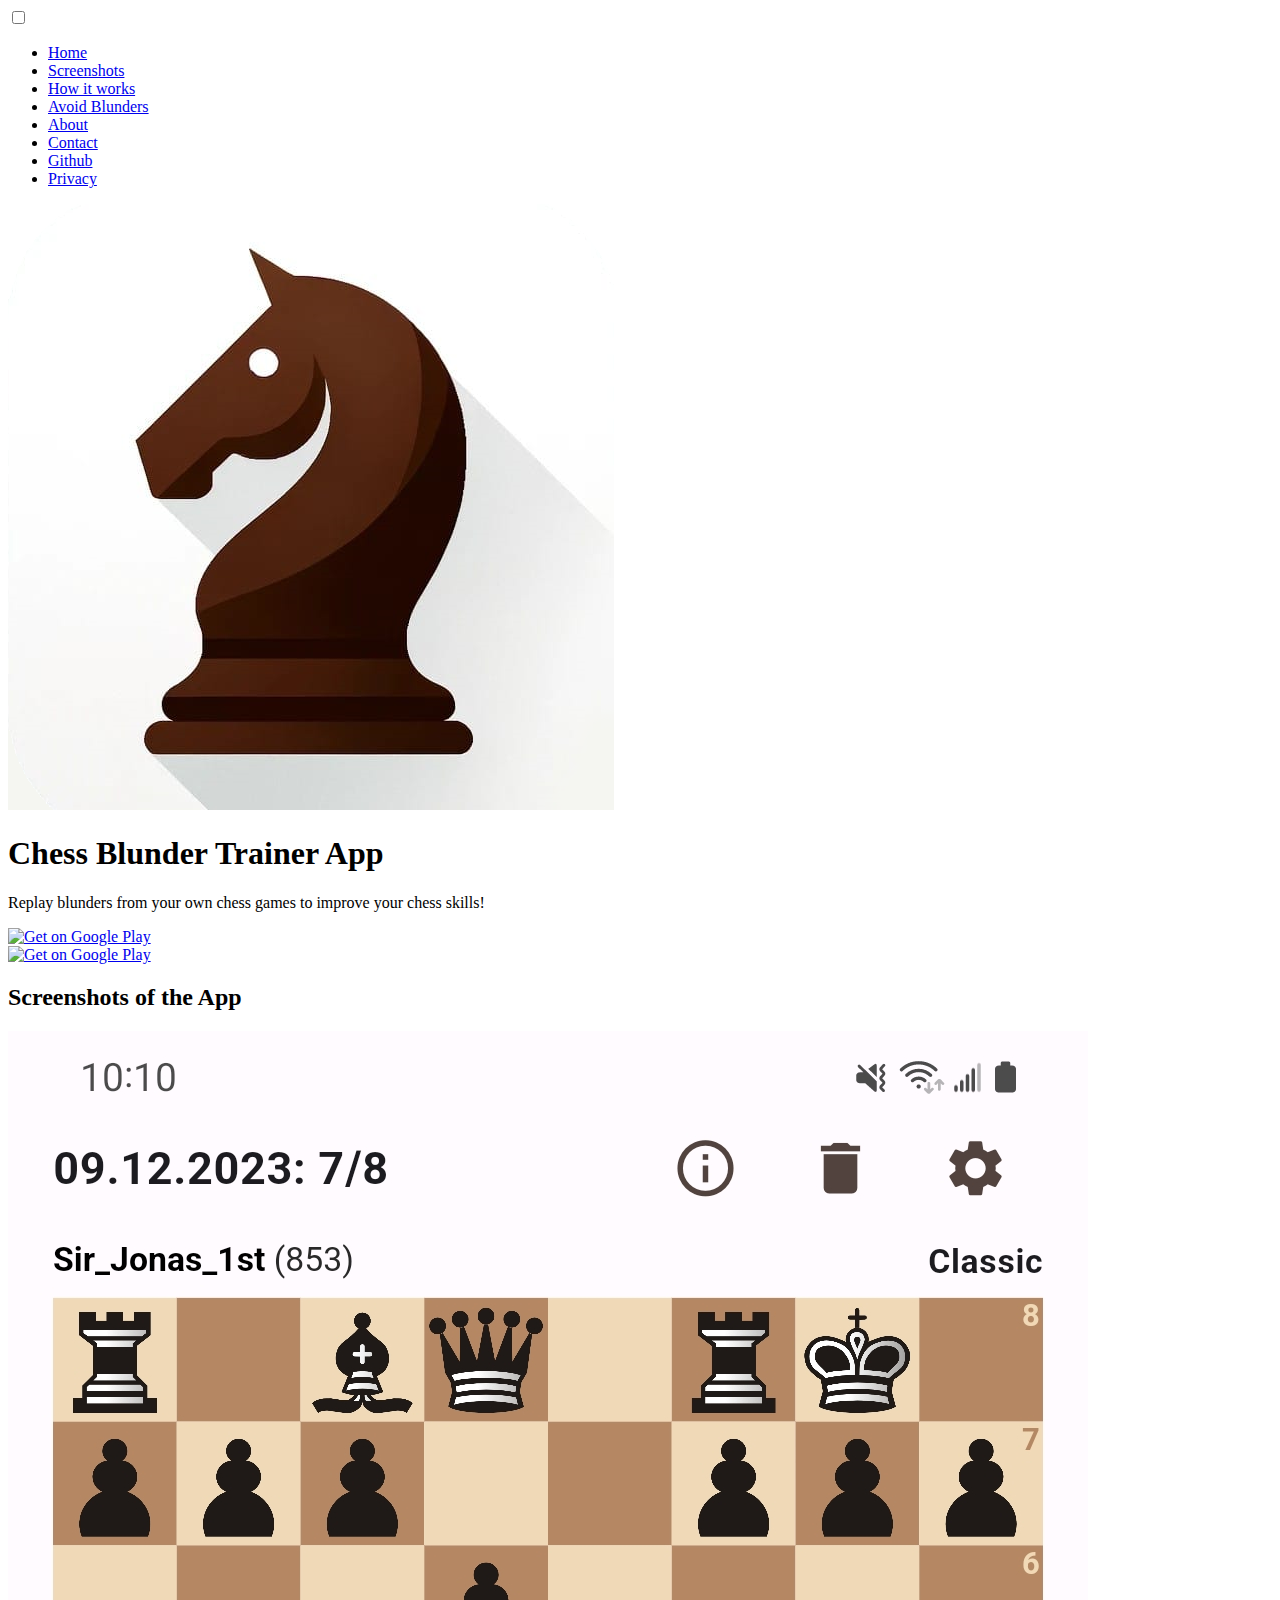
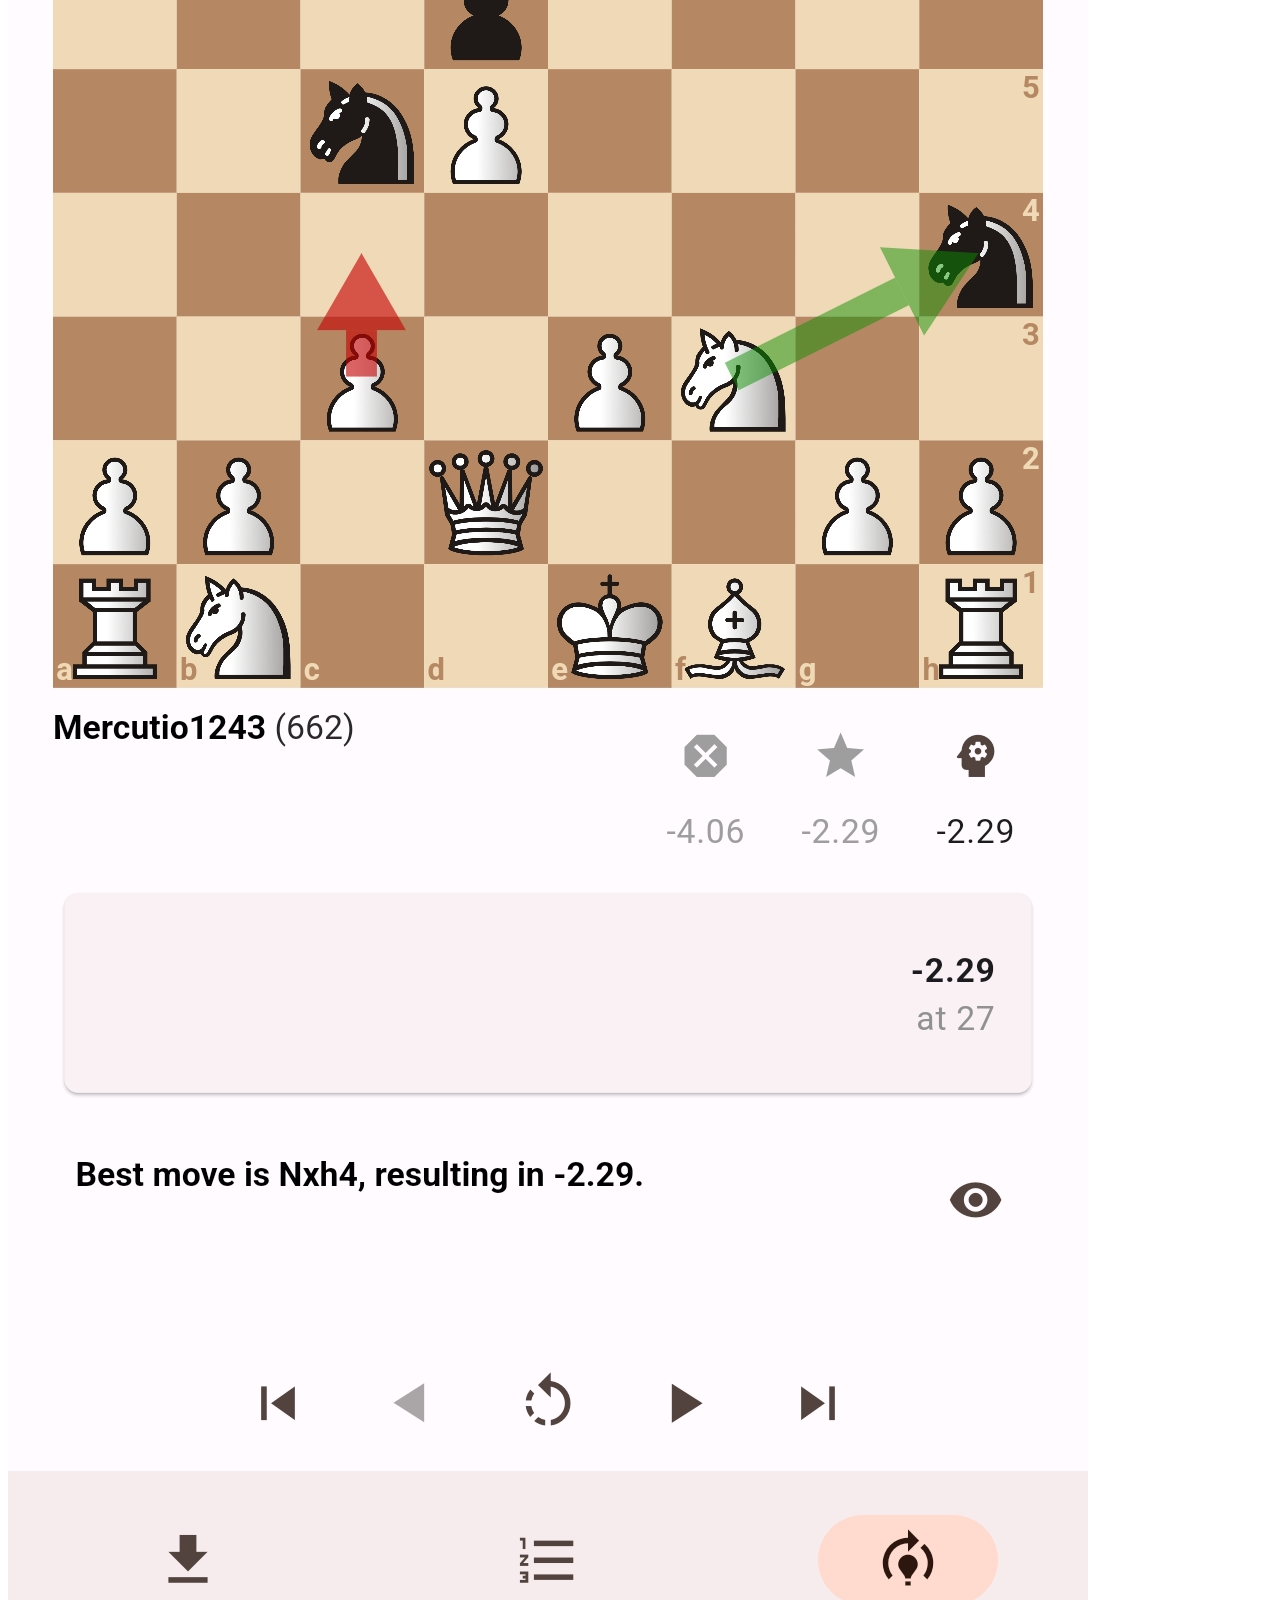
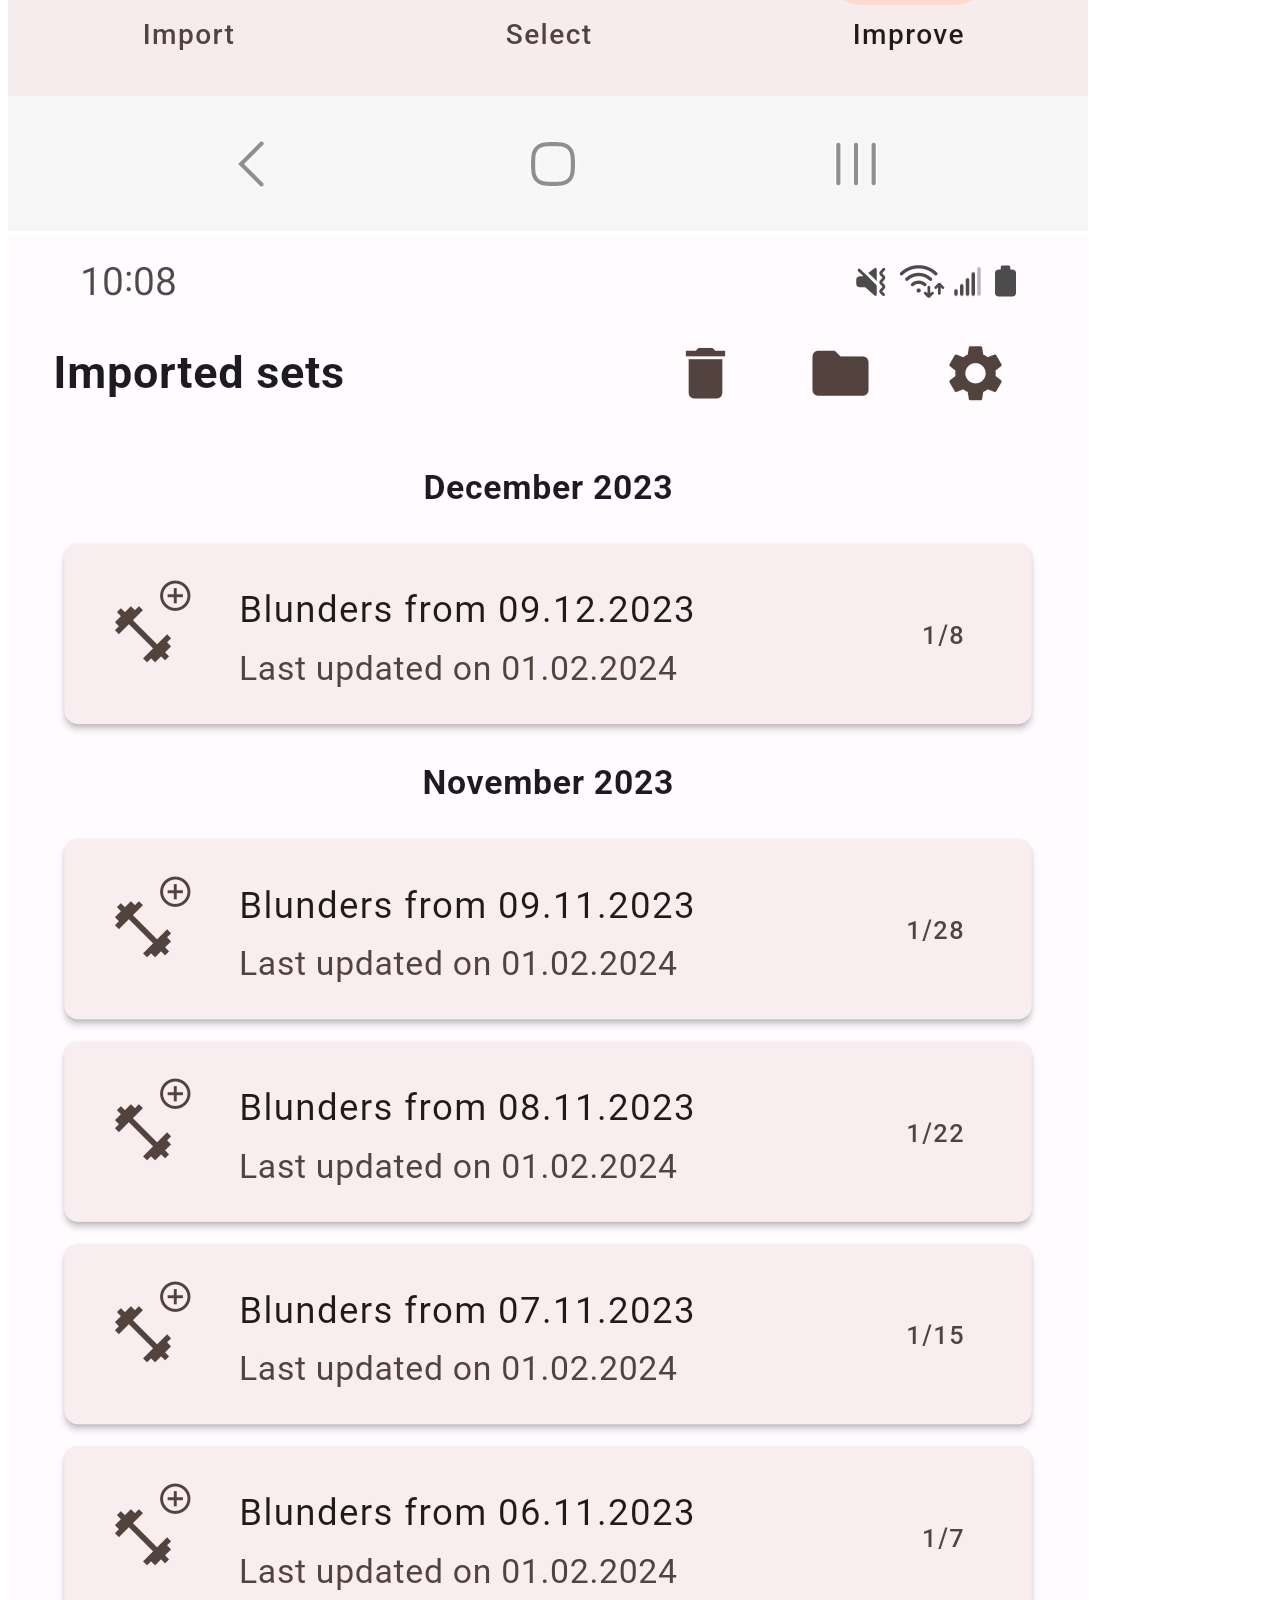
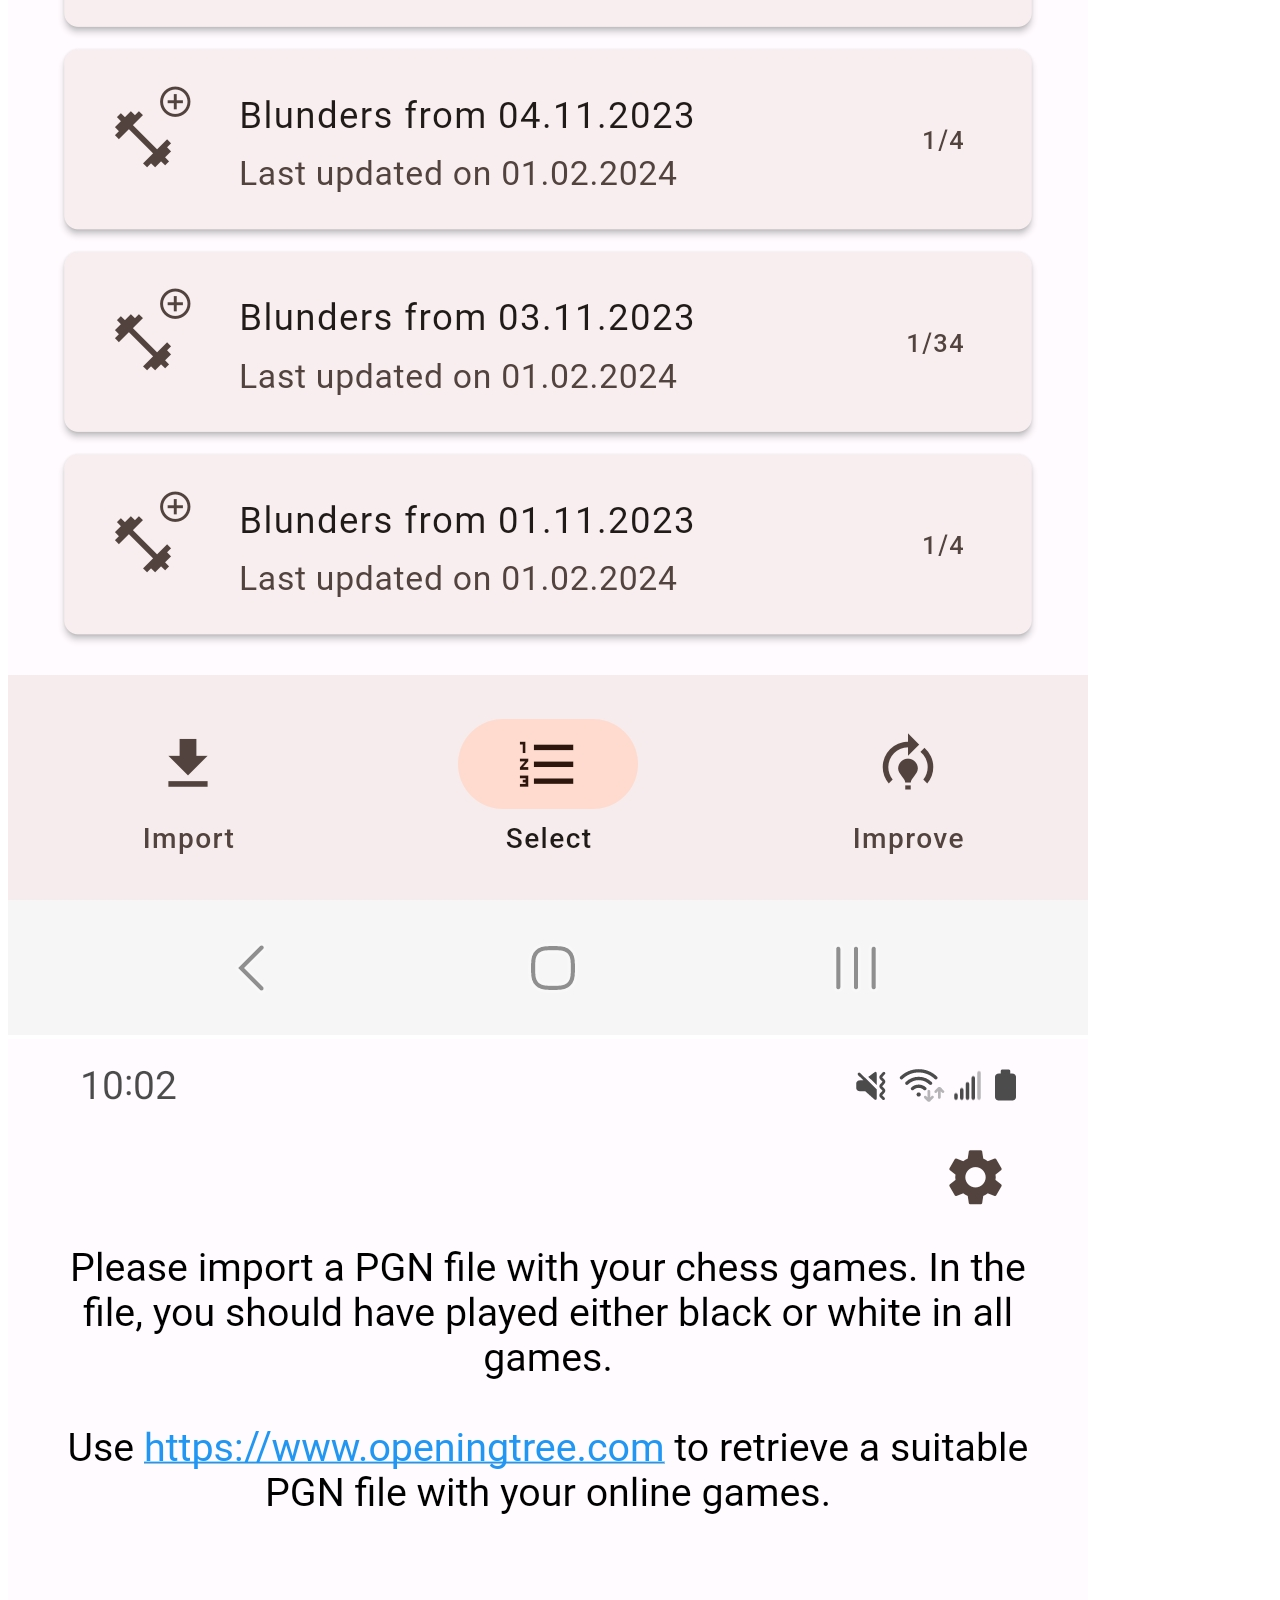
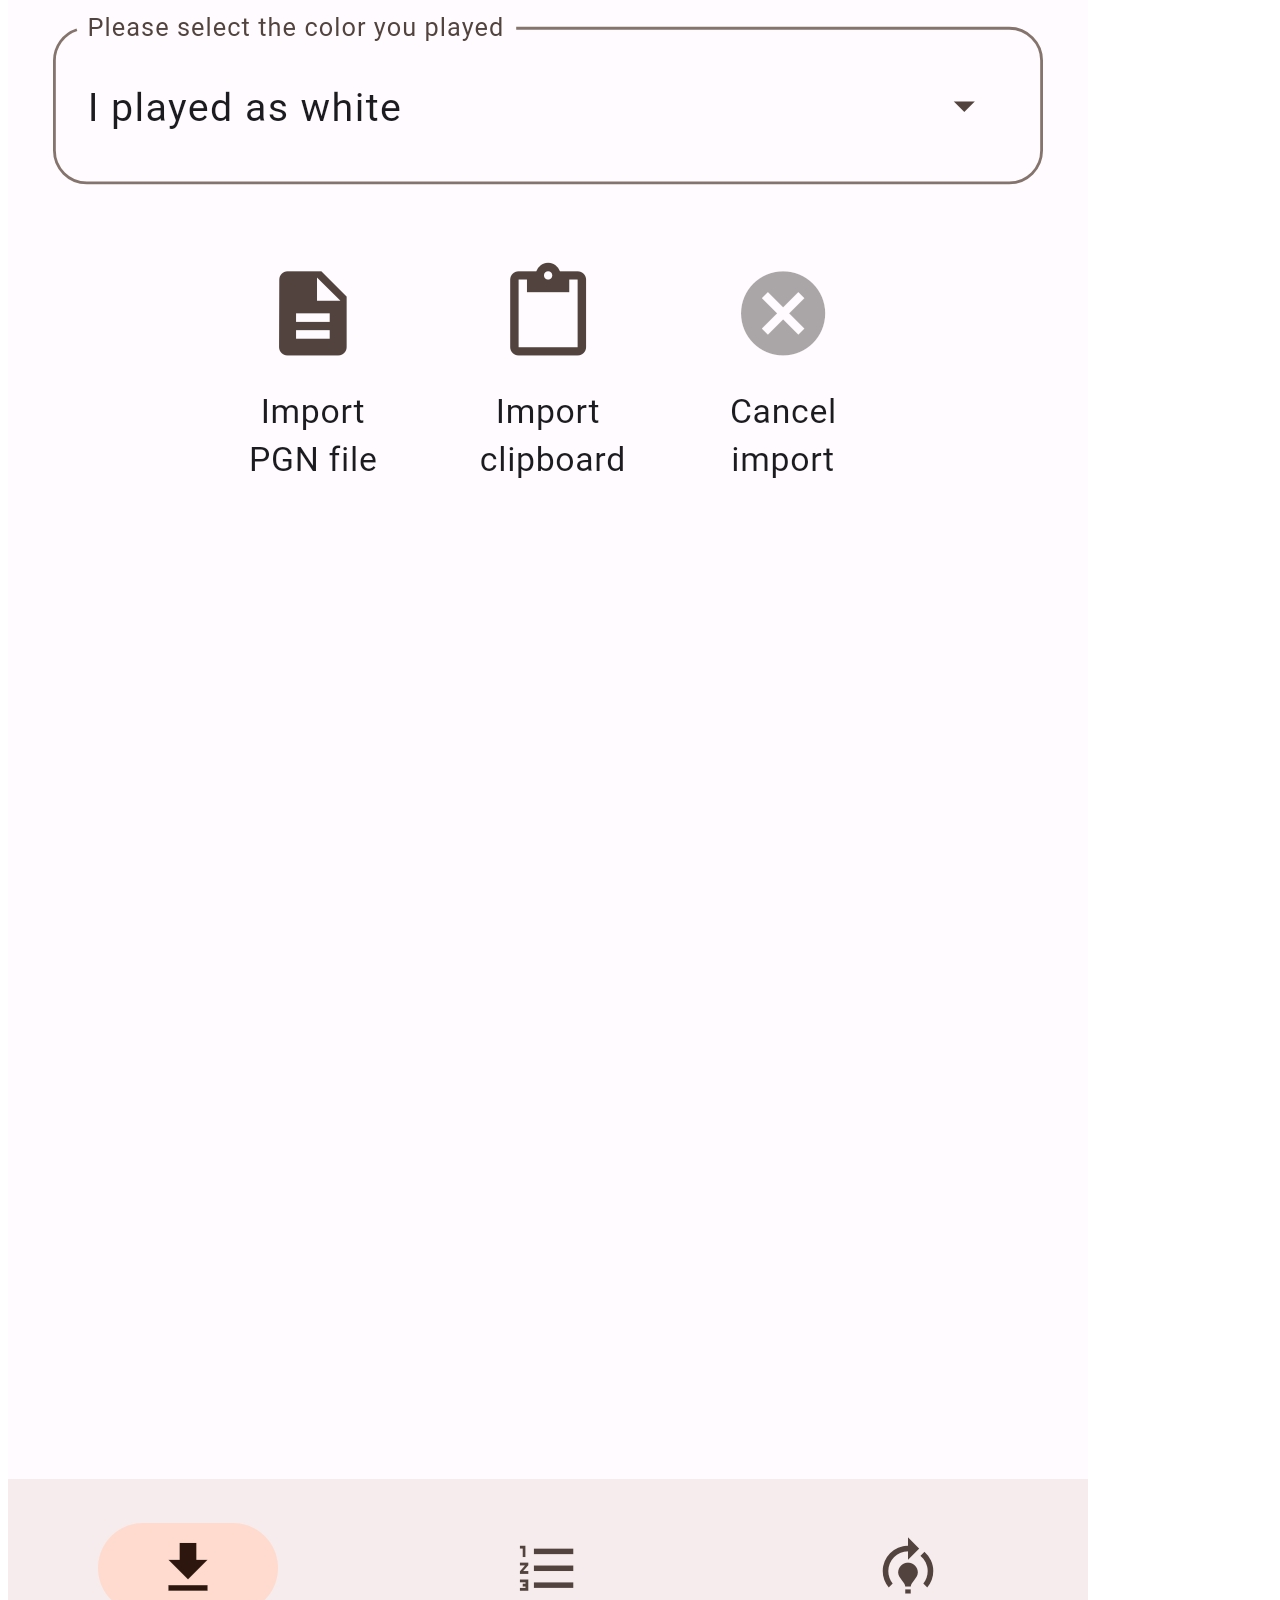
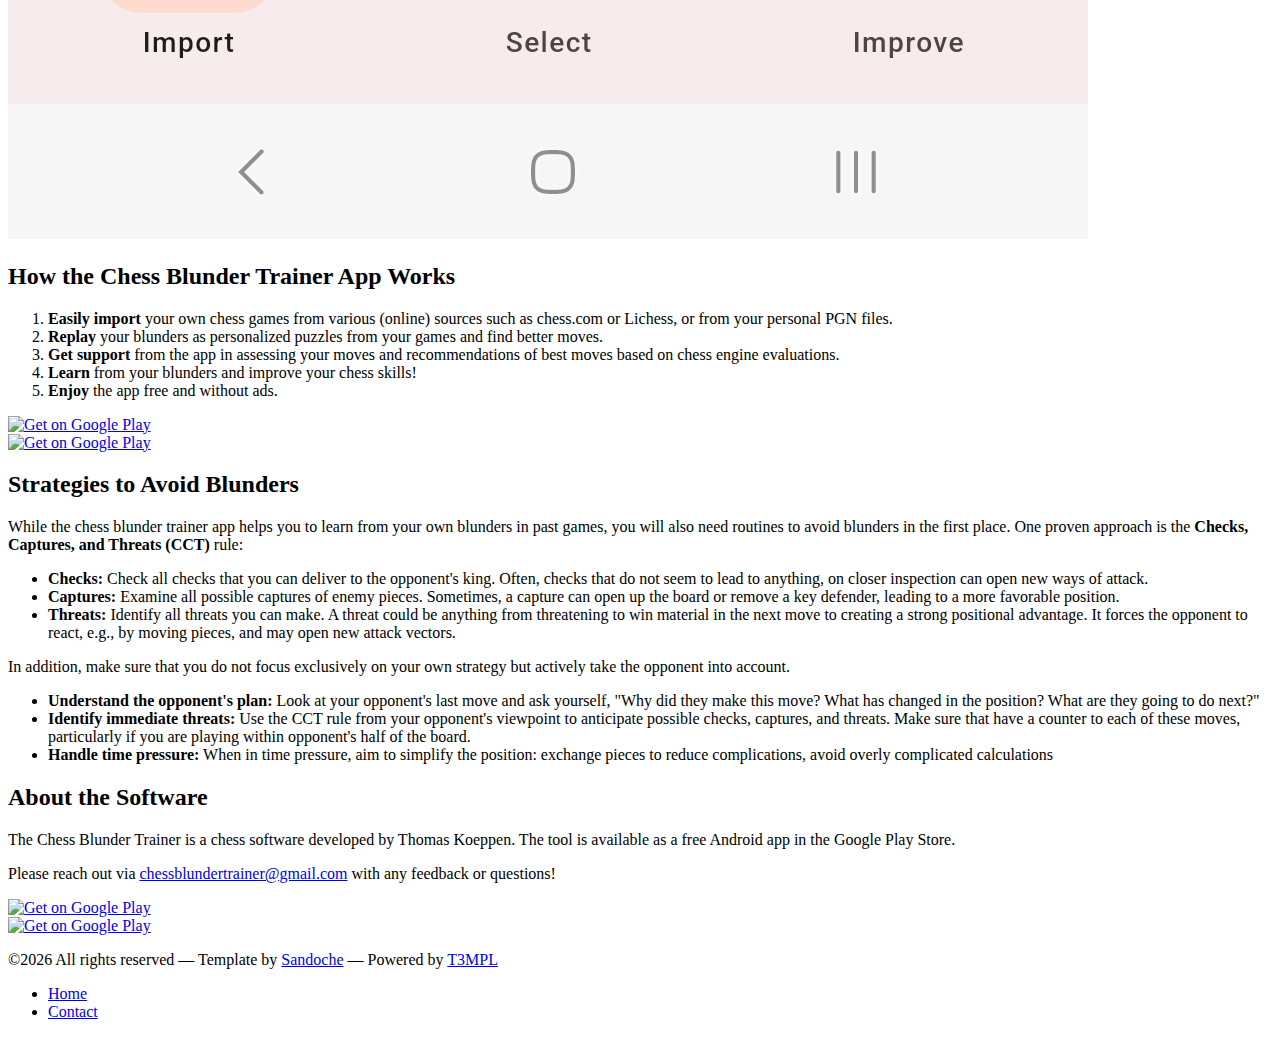
==== index.html @ b6841ab1 "link event" ====
<!DOCTYPE html>
<html dir="auto" lang="en">

<head>
	<meta charset="UTF-8" />
	<title>Chess Blunder Trainer - Free App to Generate Personalized Puzzles from your Chess Games</title>

	<meta name="description" content="Free app to replay blunders from your own chess games as personalized puzzles! Improve your chess skills and avoid repeating past mistakes!" />
	<meta name="viewport" content="width=device-width, initial-scale=1" />
	<link rel="icon" href="content/image/logo_app_favicon.png" />

	<meta property="og:title" content="Chess Blunder Trainer App" />
	<meta property="og:description" content="Free app to replay blunders from your own chess games as personalized puzzles! Improve your chess skills and avoid repeating past mistakes!" />
	<meta property="og:image" content="https://www.chessblundertrainer.com/content/image/logo_app.png" />

	<link rel="stylesheet" href="assets/style.css" />
	<link rel="stylesheet" href="assets/menu.css" />
	<link rel="stylesheet" href="assets/tobi.css" />

</head>
<!-- Google tag (gtag.js) -->
<script async src="https://www.googletagmanager.com/gtag/js?id=G-H2MNTZRY5K"></script>
<script>
	window.dataLayer = window.dataLayer || [];
	function gtag() { dataLayer.push(arguments); }
	gtag('js', new Date());

	gtag('config', 'G-H2MNTZRY5K');
</script>
<div class="hamburger-menu">
	<input id="menu__toggle" type="checkbox" />
	<label class="menu__btn" for="menu__toggle">
		<span></span>
	</label>

	<ul class="menu__box">
		<li><a class="menu__item" href="index.html">Home</a></li>
		<li><a class="menu__item" href="#screenshots">Screenshots</a></li>
		<li><a class="menu__item" href="#how">How it works</a></li>
		<li><a class="menu__item" href="#avoid">Avoid Blunders</a></li>
		<li><a class="menu__item" href="#about">About</a></li>
		<li><a class="menu__item" href="mailto:chessblundertrainer@gmail.com">Contact</a></li>
		<li><a class="menu__item" href="https://github.com/Mercutio1243/chessblundertrainerapp">Github</a></li>
		<li><a class="menu__item" href="https://www.privacypolicies.com/live/c6d58317-e1ab-4292-8f11-71ea6ce60474">Privacy</a></li>
	</ul>
</div>

<body>
	<main>
		<header class="app__header container">
			<div class="app__logo-wrapper"> <img class="app__logo" src="content/image/logo_app.png" alt="Chess Blunder Trainer App"></div>
			<div class="app__infos">
				<h1 class="app__name">Chess Blunder Trainer App</h1>
				<p class="app__description">Replay blunders from your own chess games to improve your chess skills!</p>
				<div class="app__buttons app__buttons--desktop">
					<a href="https://play.google.com/store/apps/details?id&#x3D;com.cbt.chess_blunder_trainer" onclick="trackLinkClick('Visit Play Store Desktop')" class="app__button-play" target="_blank" title="Get on Google Play">
						<img src="assets/google-play-badge.png" alt="Get on Google Play">
					</a>
				</div>
			</div>
		</header>
		<div class="app__buttons app__buttons--mobile container">
			<a href="https://play.google.com/store/apps/details?id&#x3D;com.cbt.chess_blunder_trainer" onclick="trackLinkClick('Visit Play Store Mobile')" class="app__button-play" target="_blank" title="Get on Google Play">
				<img src="assets/google-play-badge.png" alt="Get on Google Play">
			</a>
		</div>
		<section id="screenshots" class="app__screenshots app__section">
			<div class="container">
				<h2 class="app__section-title">Screenshots of the App</h2>
			</div>
			<div class="app__screenshots-wrapper container-desktop">
				<div class="app__screenshots-list">
					<a href="content/image/chess_blunder_trainer_app_analysis.jpg" class="lightbox">
						<img src="content/image/chess_blunder_trainer_app_analysis.jpg" class="app__screenshot" alt="Use the chess blunder trainer to learn from your past blunders" />
					</a>
					<a href="content/image/chess_blunder_trainer_software_puzzles.jpg" class="lightbox">
						<img src="content/image/chess_blunder_trainer_software_puzzles.jpg" class="app__screenshot" alt="Avoid repeating your past blunders" />
					</a>
					<a href="content/image/chess_blunder_trainer_tool_import_your_games.jpg" class="lightbox">
						<img src="content/image/chess_blunder_trainer_tool_import_your_games.jpg" class="app__screenshot" alt="Import offline games and online games from chess.com or Lichess" />
					</a>
				</div>
			</div>
		</section>
		<section id="how" class="app__fulldescription app__section container">
			<h2 class="app__section-title">How the Chess Blunder Trainer App Works</h2>
			<div class="app__fulldescription-content">
				<ol>
					<li><strong>Easily import</strong> your own chess games from various (online) sources such as chess.com or Lichess, or from your personal PGN files.</li>
					<li><strong>Replay</strong> your blunders as personalized puzzles from your games and find better moves.</li>
					<li><strong>Get support</strong> from the app in assessing your moves and recommendations of best moves based on chess engine evaluations.</li>
					<li><strong>Learn</strong> from your blunders and improve your chess skills!</li>
					<li><strong>Enjoy</strong> the app free and without ads.</li>
					<p> </p>
				</ol>
			</div>
			<div class="app__buttons app__buttons--desktop">
				<a href="https://play.google.com/store/apps/details?id&#x3D;com.cbt.chess_blunder_trainer" onclick="trackLinkClick('Visit Play Store Desktop')" class="app__button-play" target="_blank" title="Get on Google Play">
					<img src="assets/google-play-badge.png" alt="Get on Google Play">
				</a>
			</div>
			<div class="app__buttons app__buttons--mobile container">
				<a href="https://play.google.com/store/apps/details?id&#x3D;com.cbt.chess_blunder_trainer" onclick="trackLinkClick('Visit Play Store Mobile')" class="app__button-play" target="_blank" title="Get on Google Play">
					<img src="assets/google-play-badge.png" alt="Get on Google Play">
				</a>
			</div>
		</section>
		<section id="avoid" class="app__fulldescription app__section container">
			<h2 class="app__section-title">Strategies to Avoid Blunders</h2>
			<div class="app__fulldescription-content">
				<p>While the chess blunder trainer app helps you to learn from your own blunders in past games, you will also need routines to avoid blunders in the first place. One proven approach is the <strong>Checks, Captures, and Threats (CCT)</strong> rule:</p>
				<ul>
					<li><strong>Checks:</strong> Check all checks that you can deliver to the opponent's king. Often, checks that do not seem to lead to anything, on closer inspection can open new ways of attack.</li>
					<li><strong>Captures:</strong> Examine all possible captures of enemy pieces. Sometimes, a capture can open up the board or remove a key defender, leading to a more favorable position.</li>
					<li><strong>Threats:</strong> Identify all threats you can make. A threat could be anything from threatening to win material in the next move to creating a strong positional advantage. It forces the opponent to react, e.g., by moving pieces, and may open new attack vectors.</li>
				</ul>
				<p>In addition, make sure that you do not focus exclusively on your own strategy but actively take the opponent into account.</p>
				<ul>
					<li><strong>Understand the opponent's plan:</strong> Look at your opponent's last move and ask yourself, "Why did they make this move? What has changed in the position? What are they going to do next?"</li>
					<li><strong>Identify immediate threats:</strong> Use the CCT rule from your opponent's viewpoint to anticipate possible checks, captures, and threats. Make sure that have a counter to each of these moves, particularly if you are playing within opponent's half of the board.</li>
					<li><strong>Handle time pressure:</strong> When in time pressure, aim to simplify the position: exchange pieces to reduce complications, avoid overly complicated calculations</li>
				</ul>
			</div>
		</section>
		<section id="about" class="app__fulldescription app__section container">
			<h2 class="app__section-title">About the Software</h2>
			<div class="app__fulldescription-content">
				<p>The Chess Blunder Trainer is a chess software developed by Thomas Koeppen. The tool is available as a free Android app in the Google Play Store.</p>
				<p>Please reach out via <a href="mailto:chessblundertrainer@gmail.com">chessblundertrainer@gmail.com</a> with any feedback or questions!</p>
			</div>
			<div class="app__buttons app__buttons--desktop">
				<a href="https://play.google.com/store/apps/details?id&#x3D;com.cbt.chess_blunder_trainer" onclick="trackLinkClick('Visit Play Store Desktop')" class="app__button-play" target="_blank" title="Get on Google Play">
					<img src="assets/google-play-badge.png" alt="Get on Google Play">
				</a>
			</div>
			<div class="app__buttons app__buttons--mobile container">
				<a href="https://play.google.com/store/apps/details?id&#x3D;com.cbt.chess_blunder_trainer" onclick="trackLinkClick('Visit Play Store Mobile')" class="app__button-play" target="_blank" title="Get on Google Play">
					<img src="assets/google-play-badge.png" alt="Get on Google Play">
				</a>
			</div>
		</section>
	</main>
	<footer class="footer">
		<div class="container">
			<div class="footer__container">
				<p class="footer__love">
					<script>document.write('&copy;' + (new Date()).getFullYear());</script><noscript>&copy;2024</noscript> All rights reserved
					&mdash; Template by <a href="https://www.sandoche.com" target="_blank">Sandoche</a>
					&mdash; Powered by <a href="https://t3mpl.n4no.com/" target="_blank" title="T3MPL Editor">T3MPL</a>
				</p>
				<ul class="footer__links">
					<li class="footer__link">
						<a href="index.html">Home</a>
					</li>
					<li class="footer__link">
						<a href="mailto:chessblundertrainer@gmail.com">Contact</a>
					</li>
				</ul>
			</div>
		</div>
	</footer>

	<script type="text/javascript" src="assets/tobi.min.js">
	</script>
	<script>
		window.onload = function () {
			var tobi = new Tobi();
		};
	</script>
	<script>
		document.addEventListener('DOMContentLoaded', function () {
			var menuToggle = document.getElementById('menu__toggle');
			var menuBtn = document.querySelector('.menu__btn');

			if (menuBtn) {
				menuBtn.addEventListener('click', function (e) {
					e.preventDefault(); // Prevent the default anchor behavior
					menuToggle.checked = !menuToggle.checked; // Toggle the checkbox state
				});
			}
		});
	</script>
	<script>
		document.addEventListener('DOMContentLoaded', function () {
			// Select all menu items
			var menuItems = document.querySelectorAll('.menu__box .menu__item');

			// Add click event listener to each menu item
			menuItems.forEach(function (item) {
				item.addEventListener('click', function () {
					// Uncheck the menu toggle checkbox
					document.getElementById('menu__toggle').checked = false;
				});
			});
		});
	</script>

	<script>
		function trackLinkClick(linkName) {
			gtag('event', 'click', {
				'event_category': 'Link Click',
				'event_label': linkName,
				'transport_type': 'beacon',
				'event_callback': function () { document.location = "https://www.chessblundertrailer.com"; }
			});
		}
	</script>

</body>

</html>
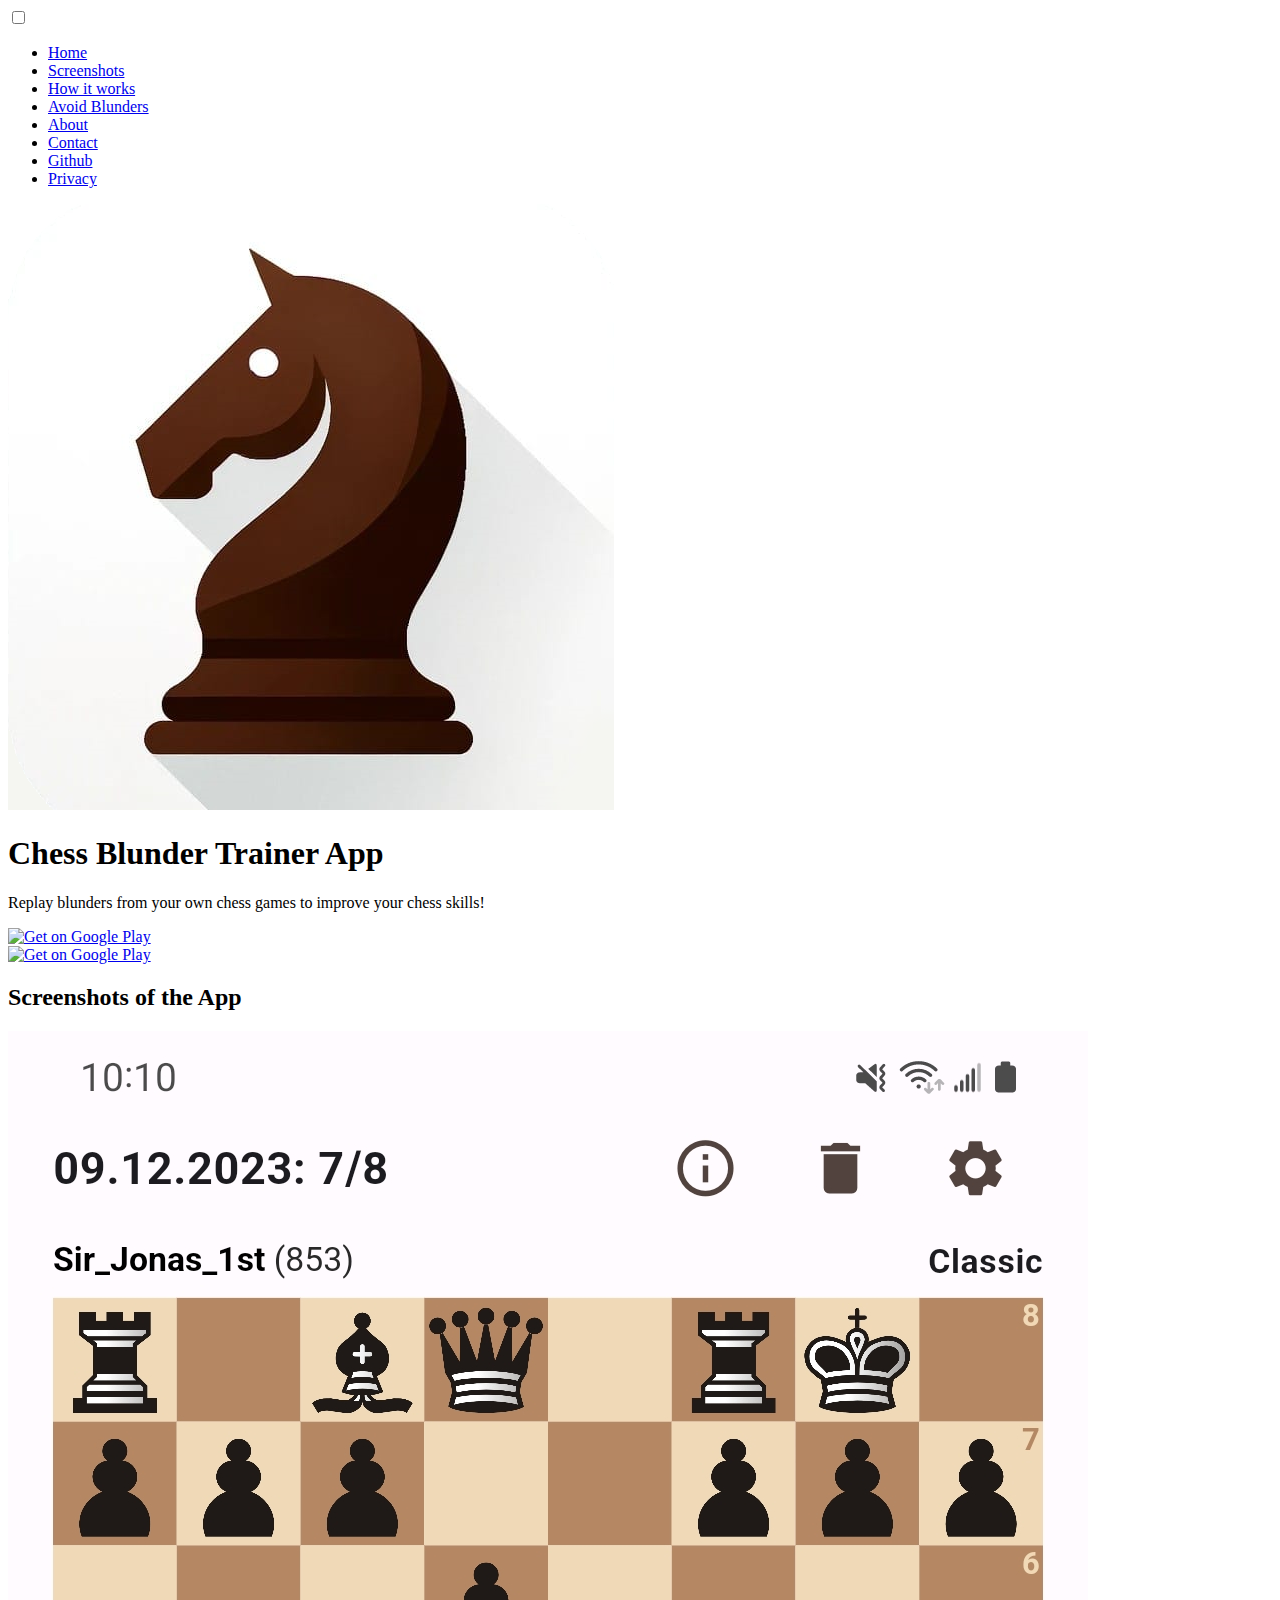
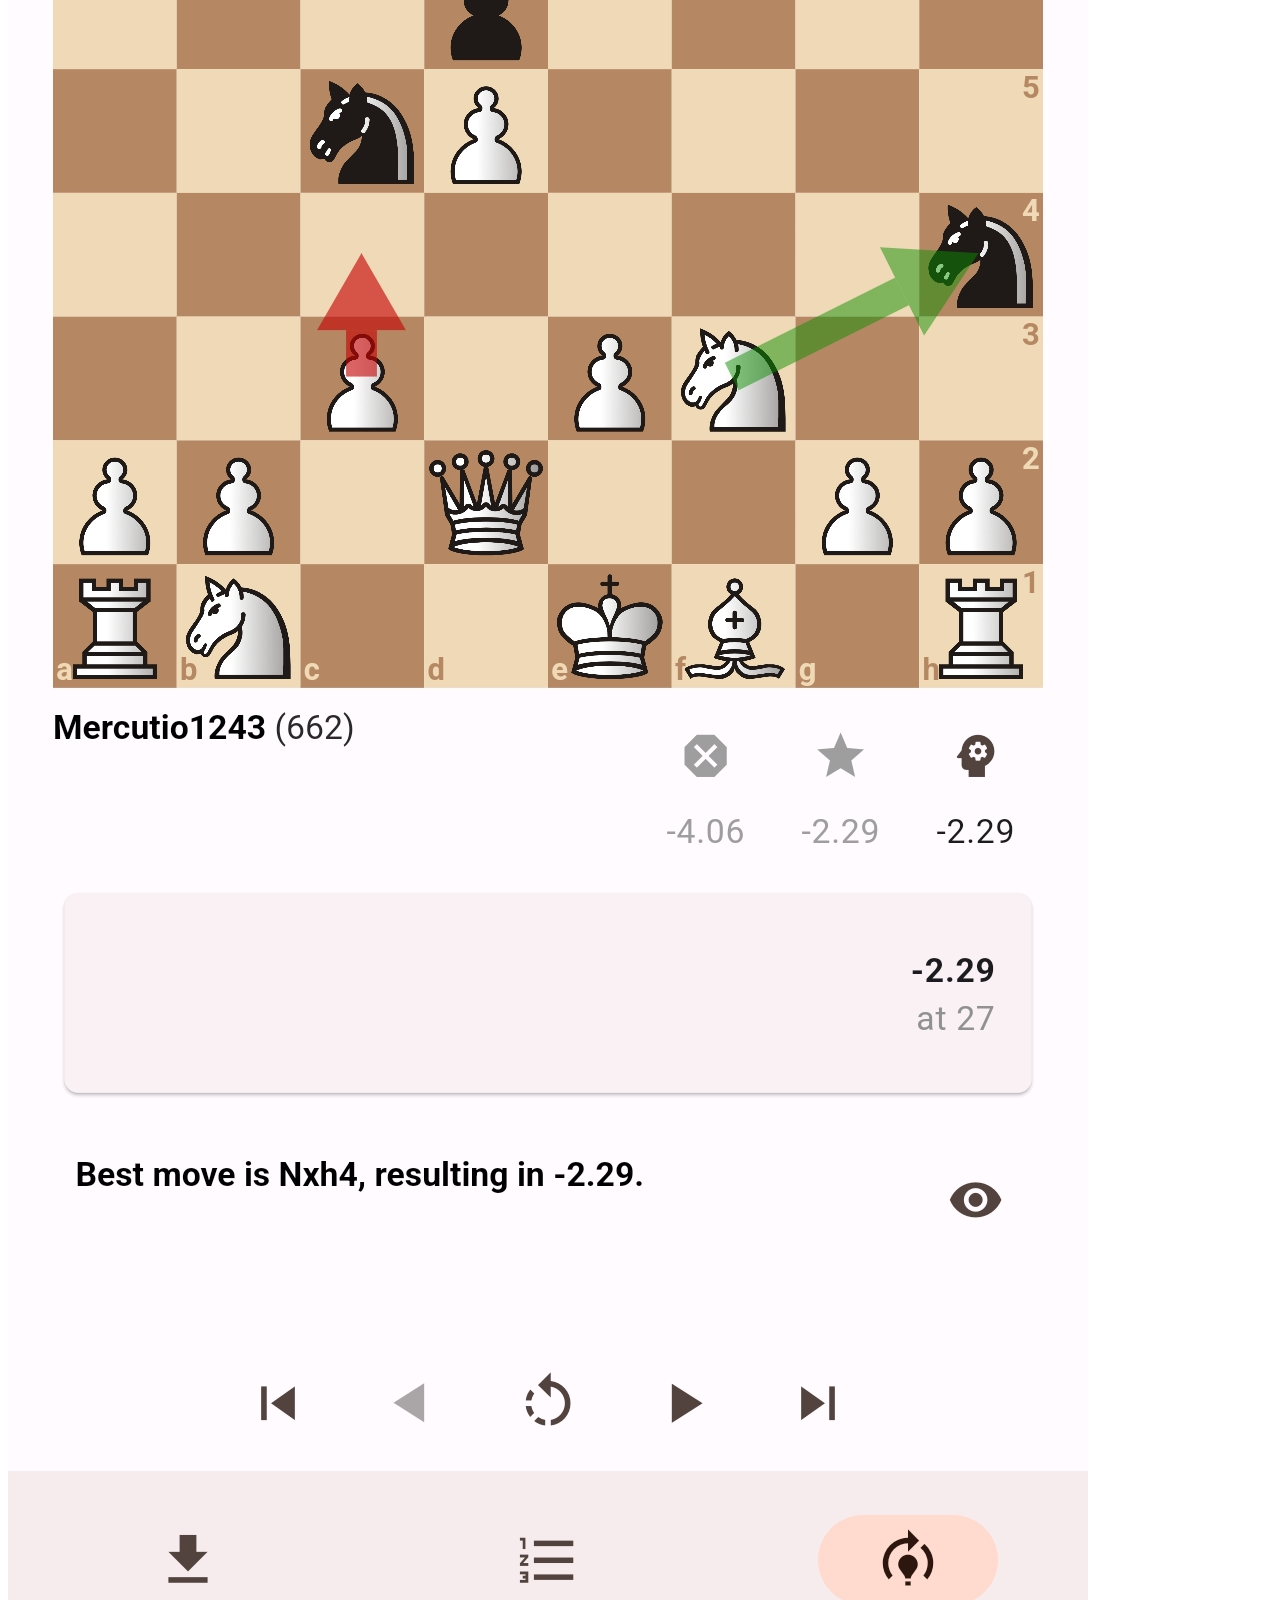
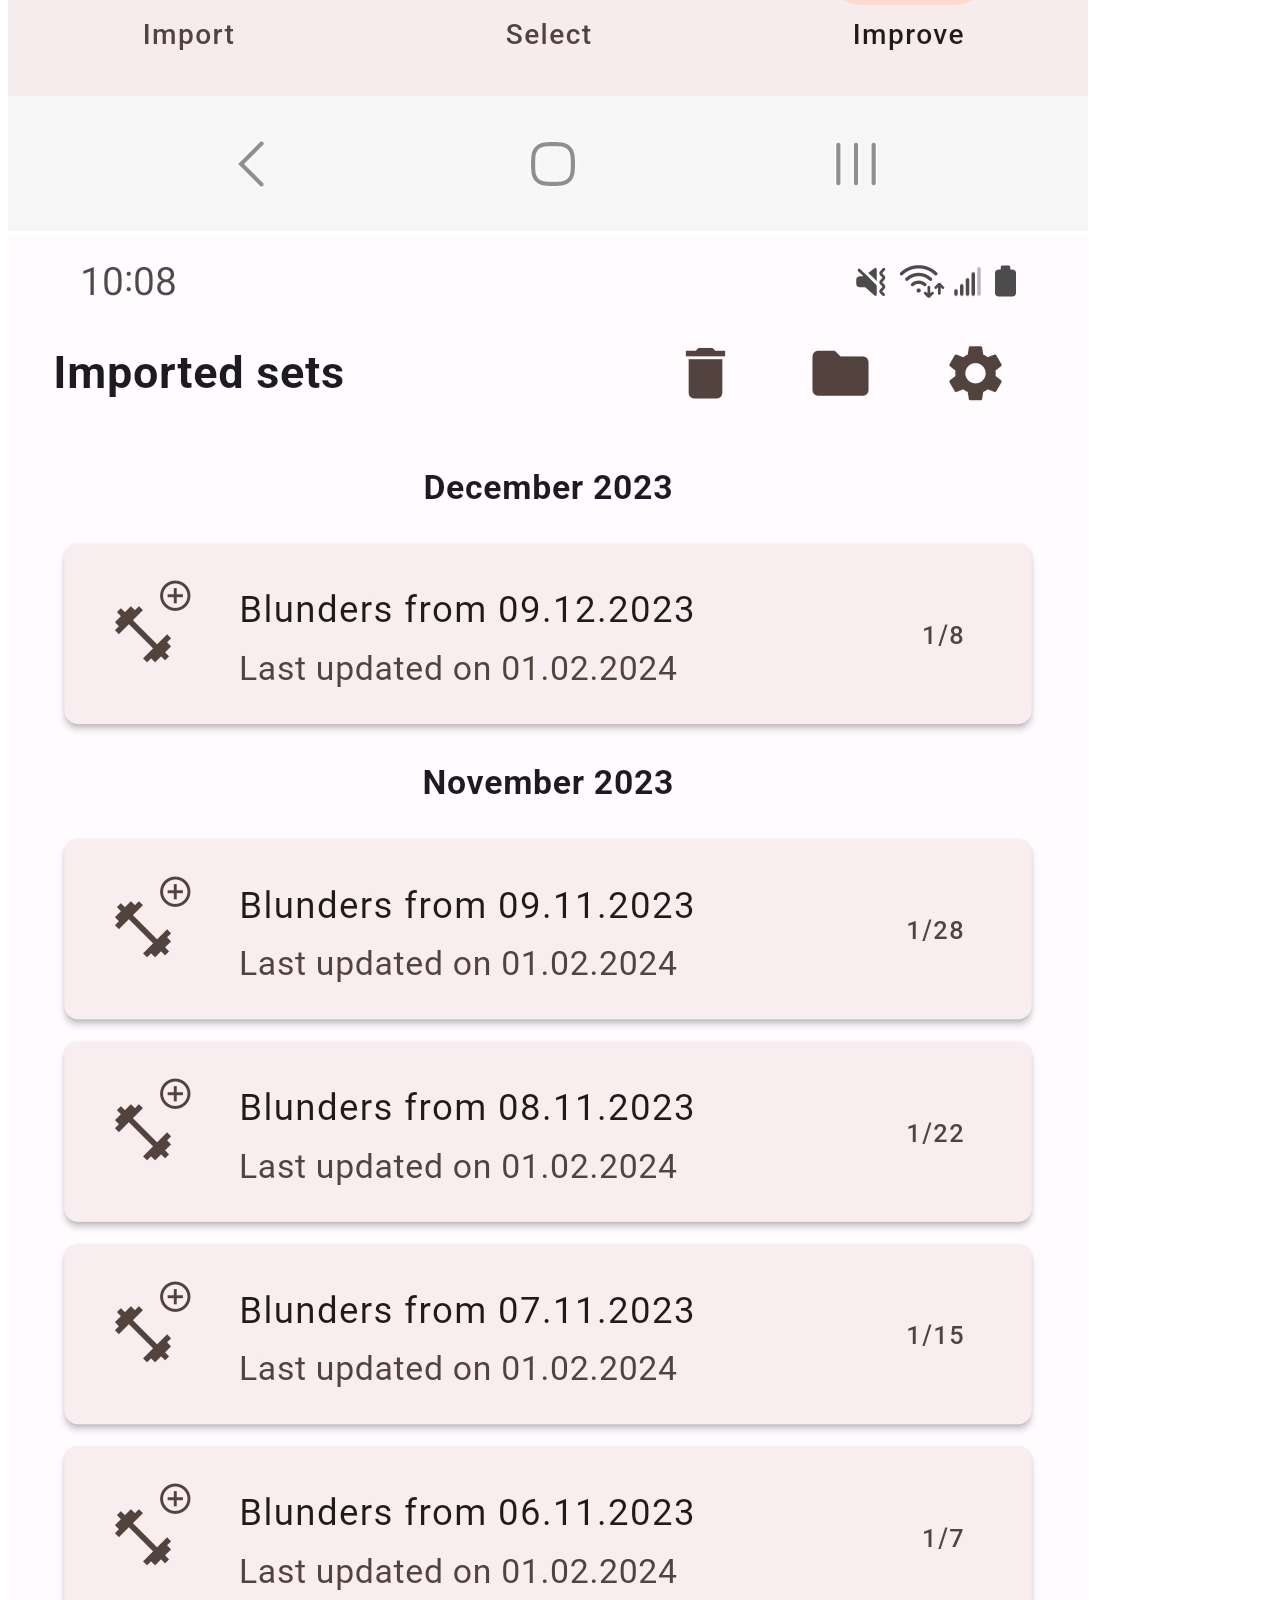
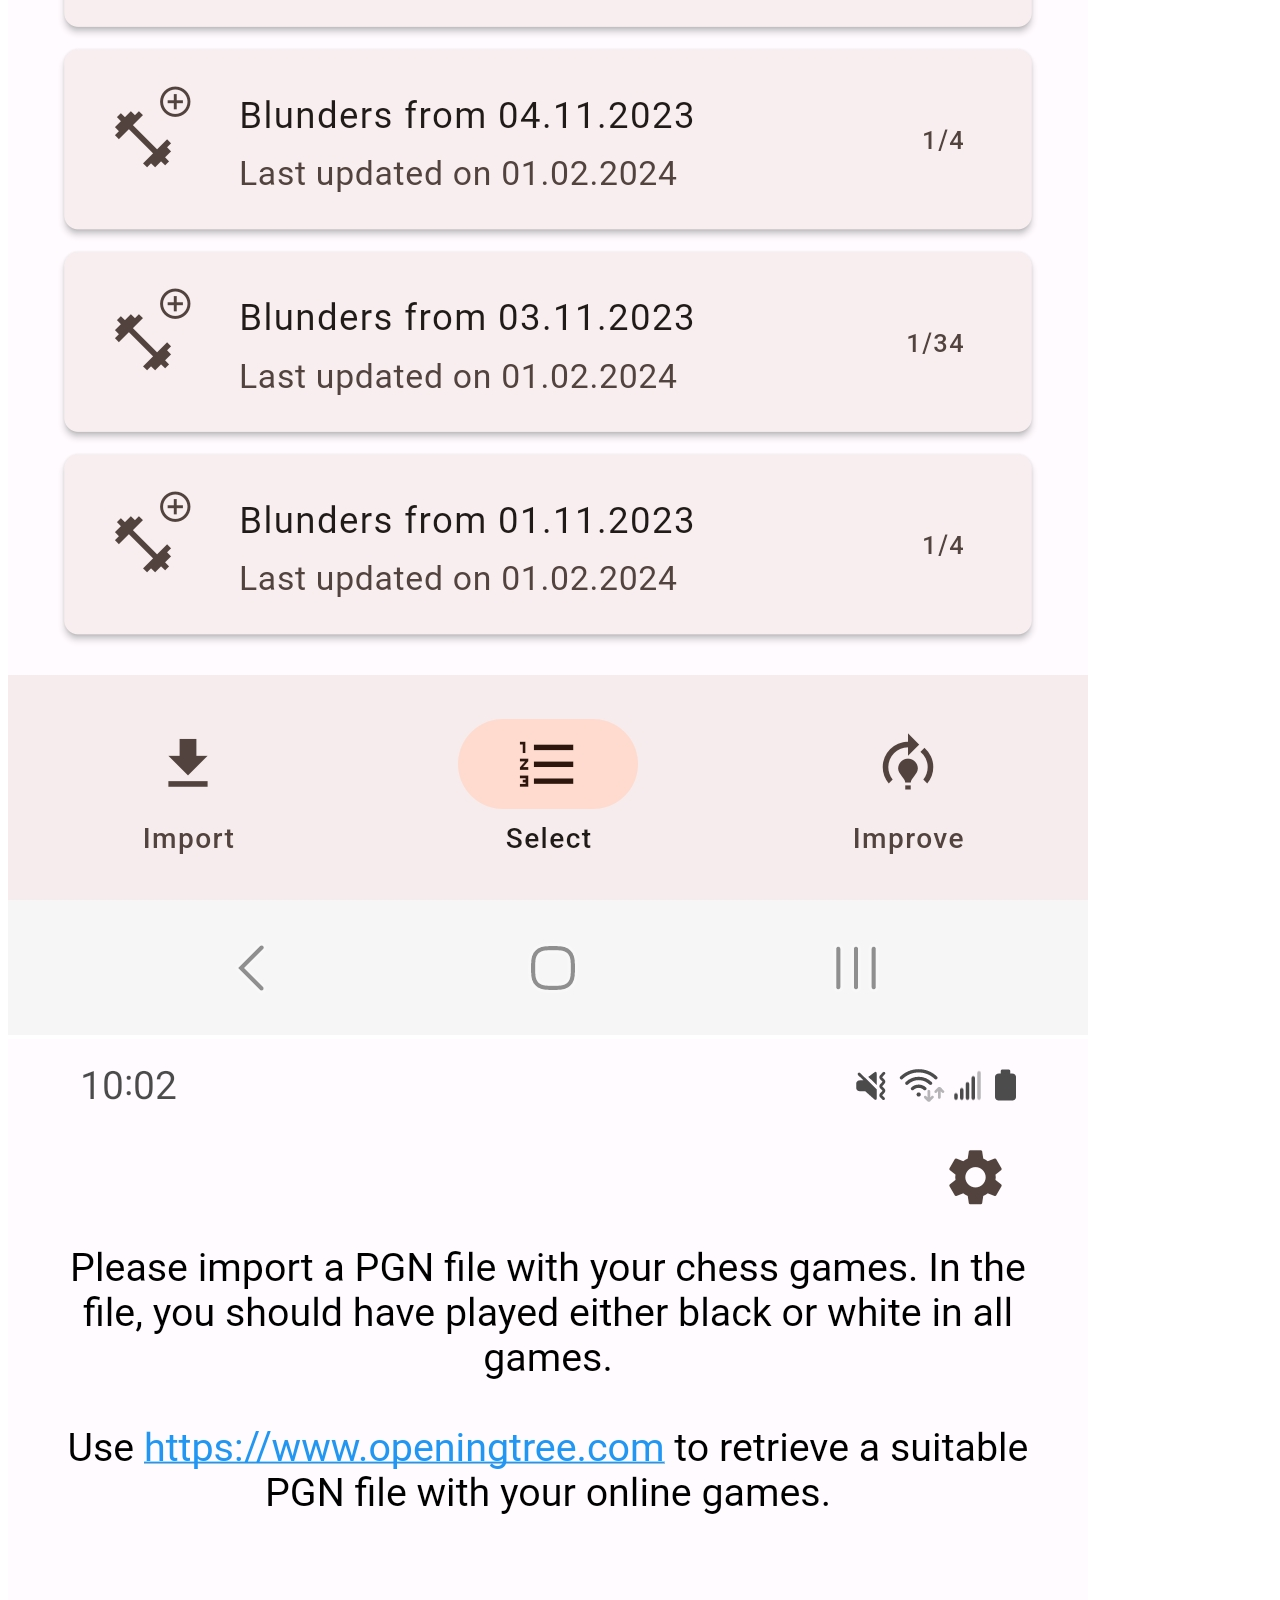
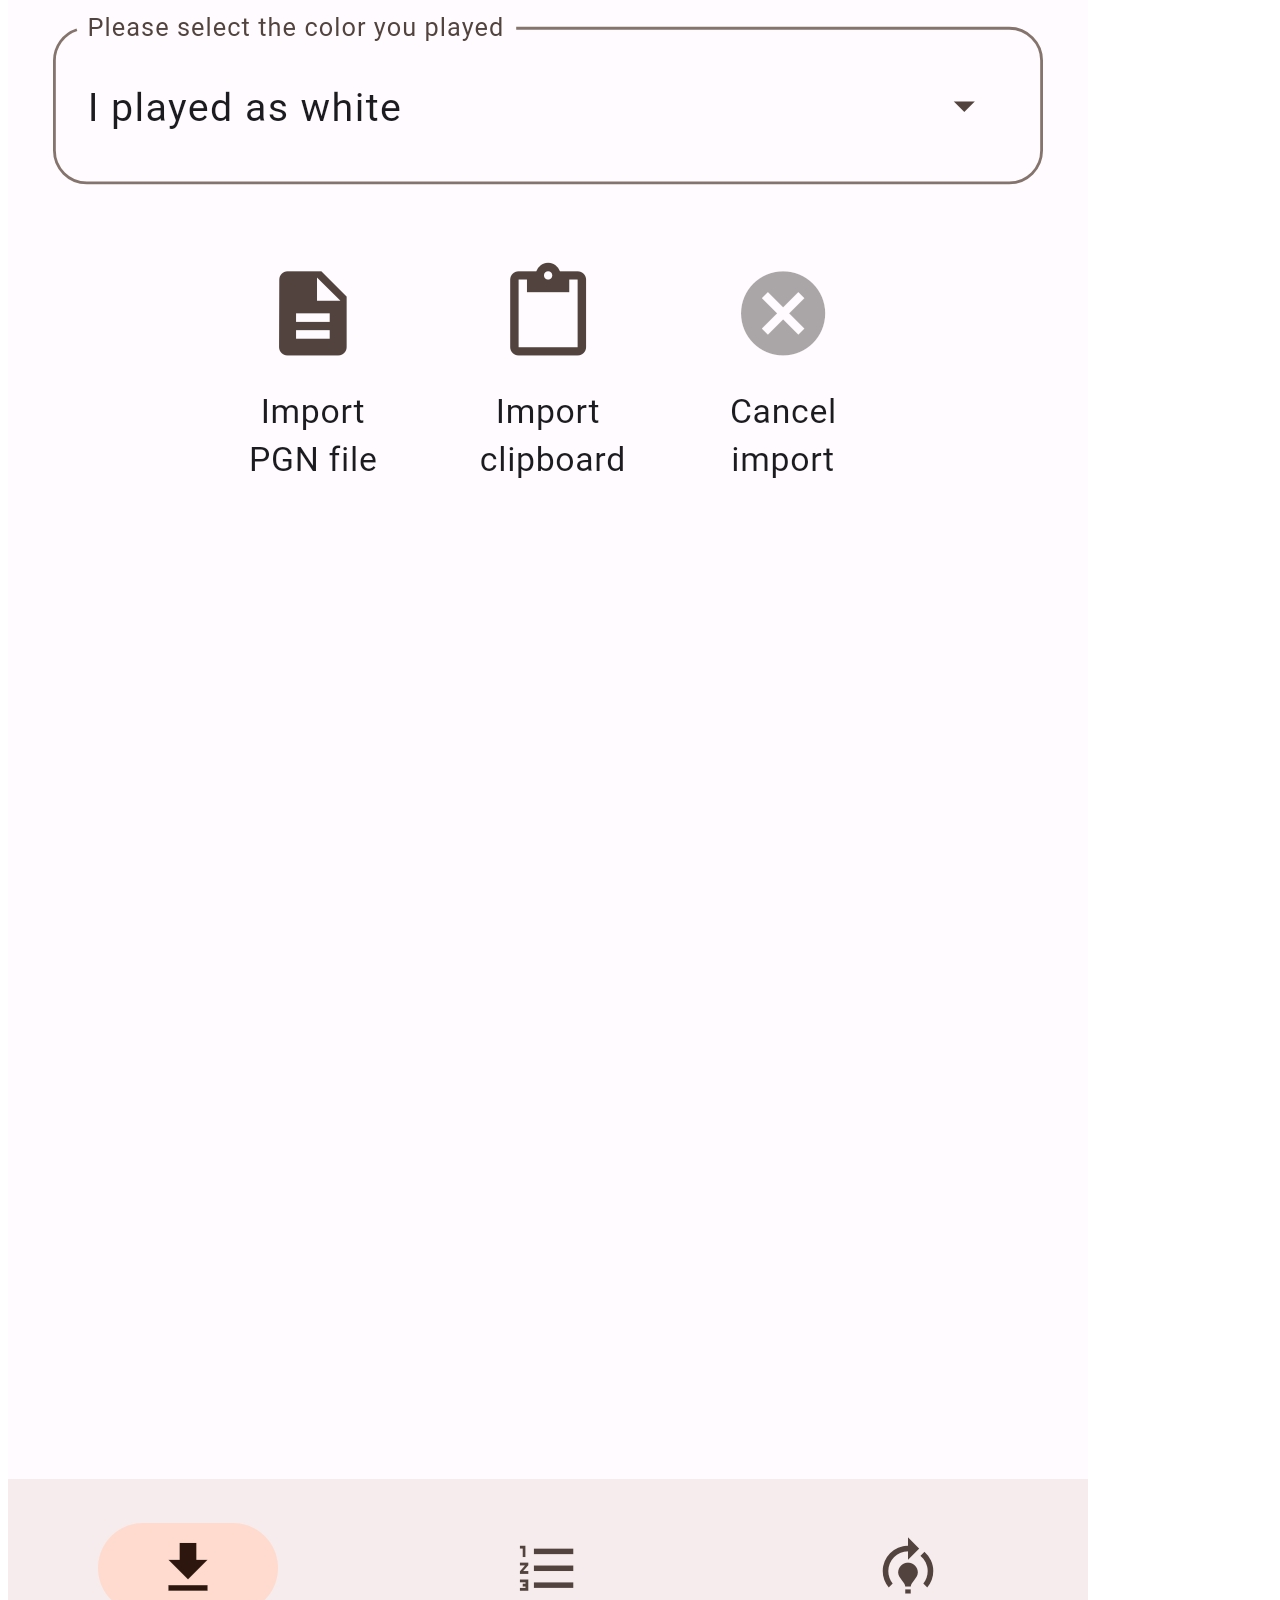
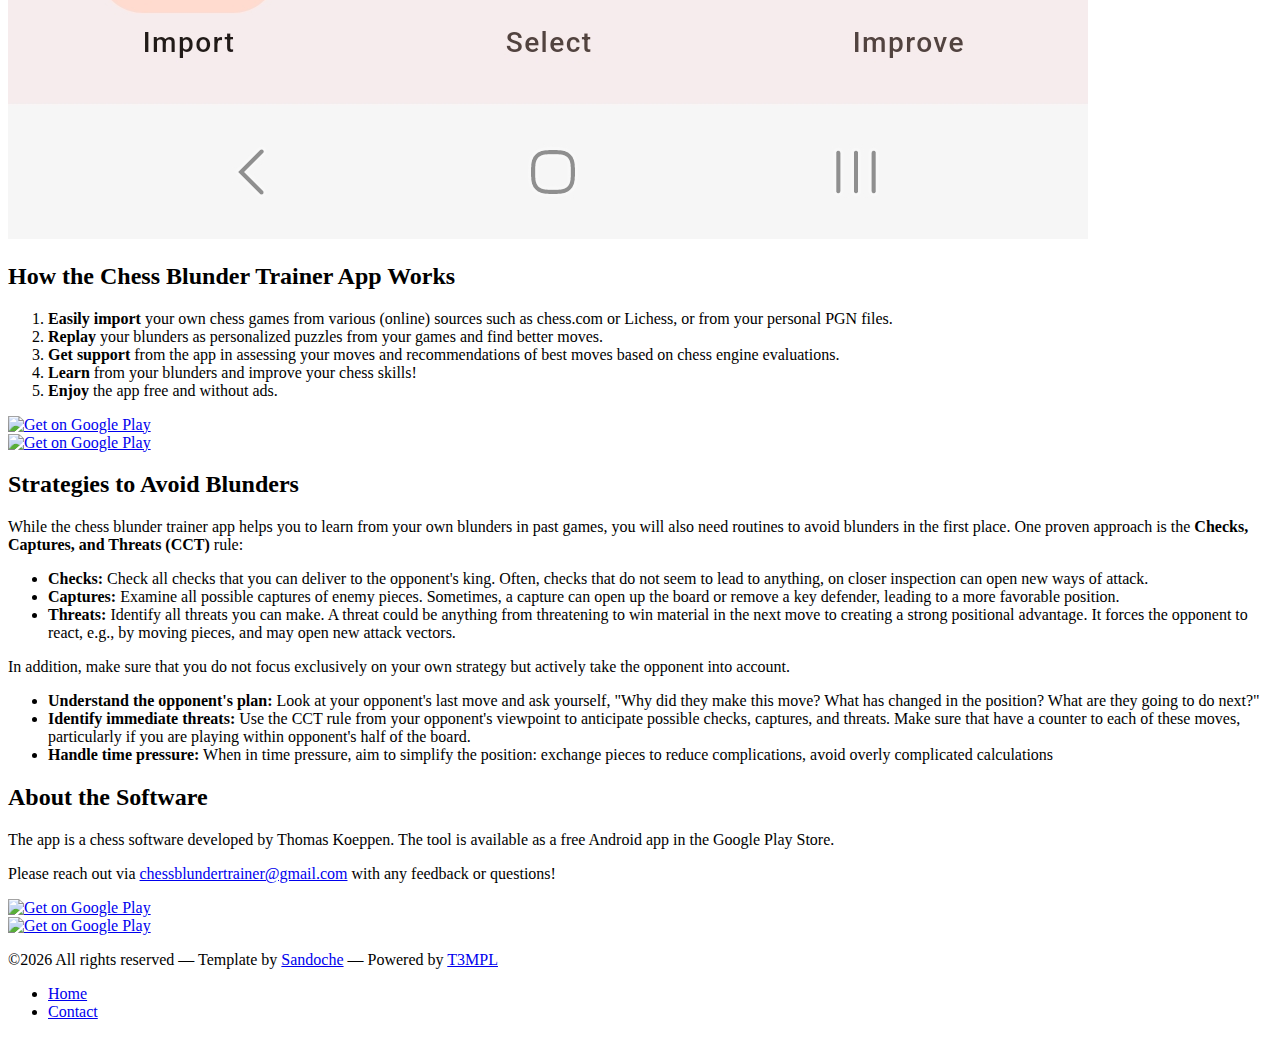
==== commit d82e0060: "wording" ====
--- a/index.html
+++ b/index.html
@@ -125,7 +125,7 @@
 		<section id="about" class="app__fulldescription app__section container">
 			<h2 class="app__section-title">About the Software</h2>
 			<div class="app__fulldescription-content">
-				<p>The Chess Blunder Trainer is a chess software developed by Thomas Koeppen. The tool is available as a free Android app in the Google Play Store.</p>
+				<p>The app is a chess software developed by Thomas Koeppen. The tool is available as a free Android app in the Google Play Store.</p>
 				<p>Please reach out via <a href="mailto:chessblundertrainer@gmail.com">chessblundertrainer@gmail.com</a> with any feedback or questions!</p>
 			</div>
 			<div class="app__buttons app__buttons--desktop">
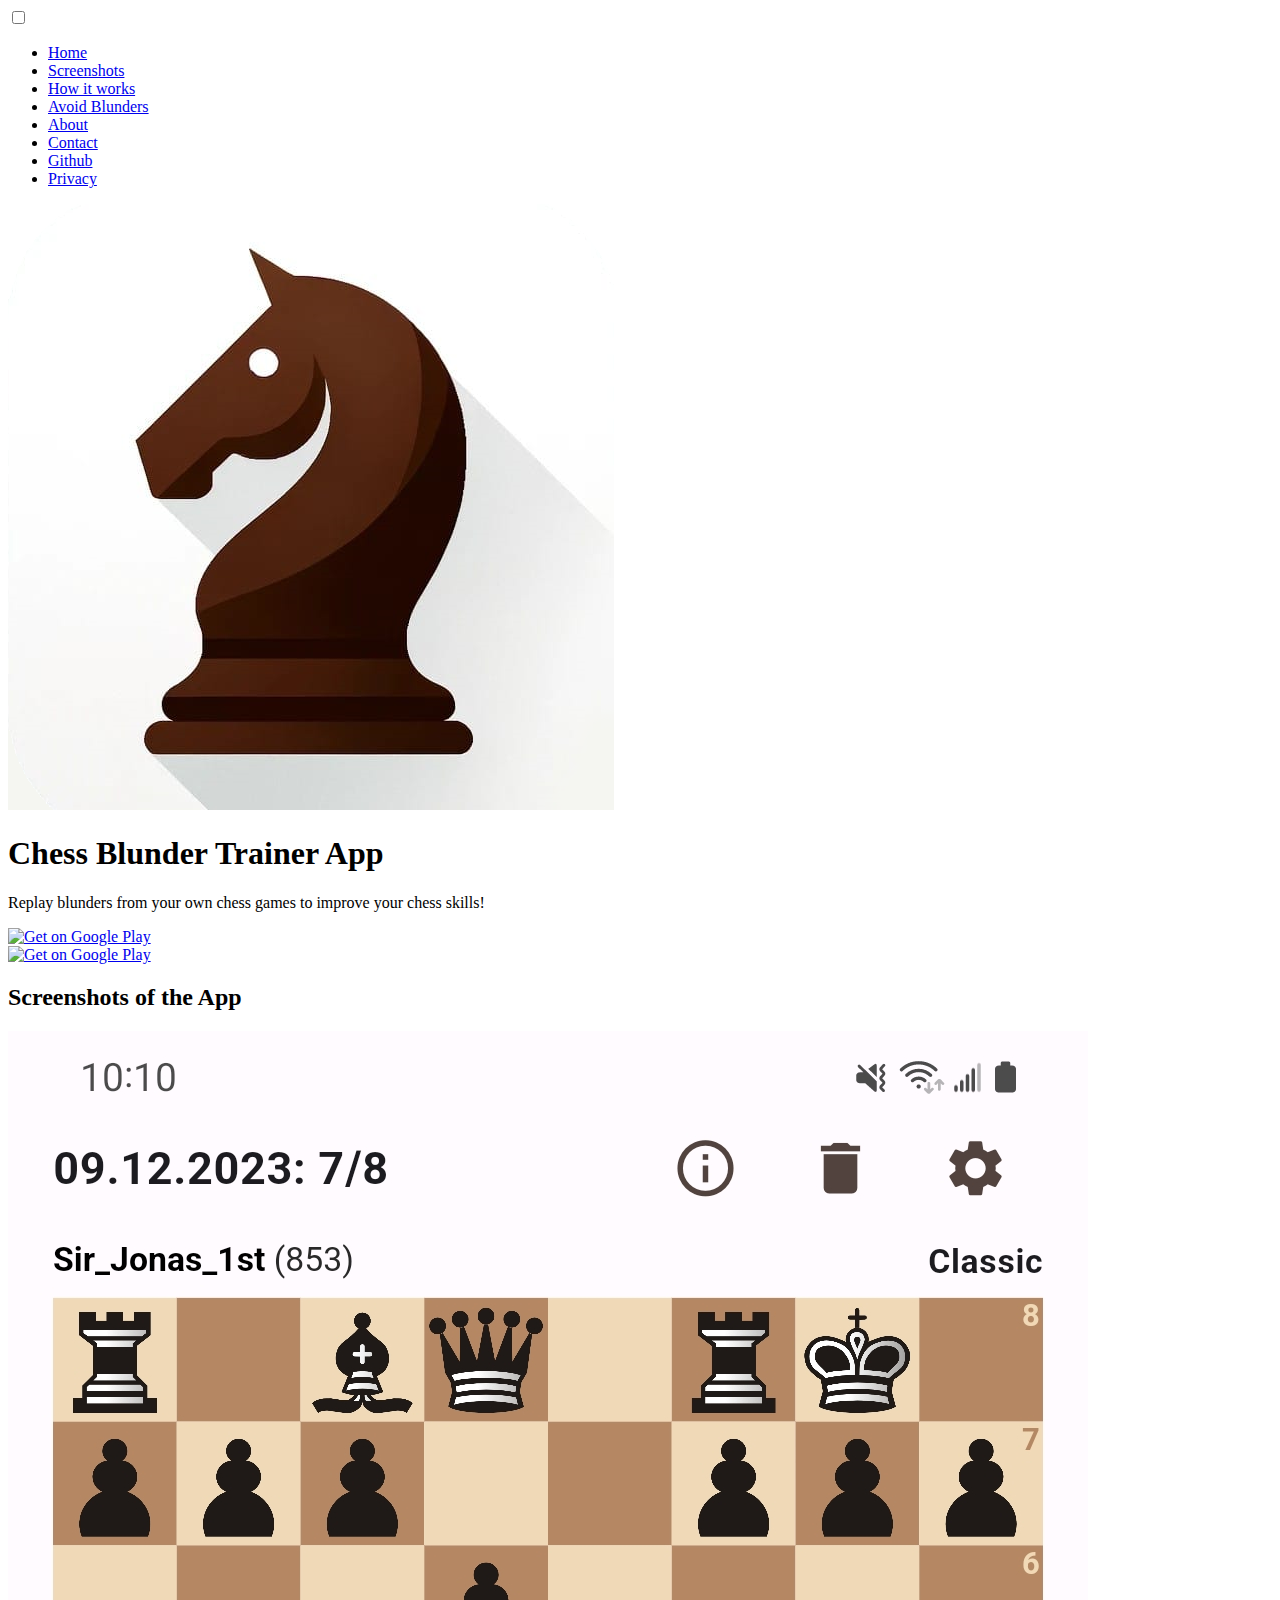
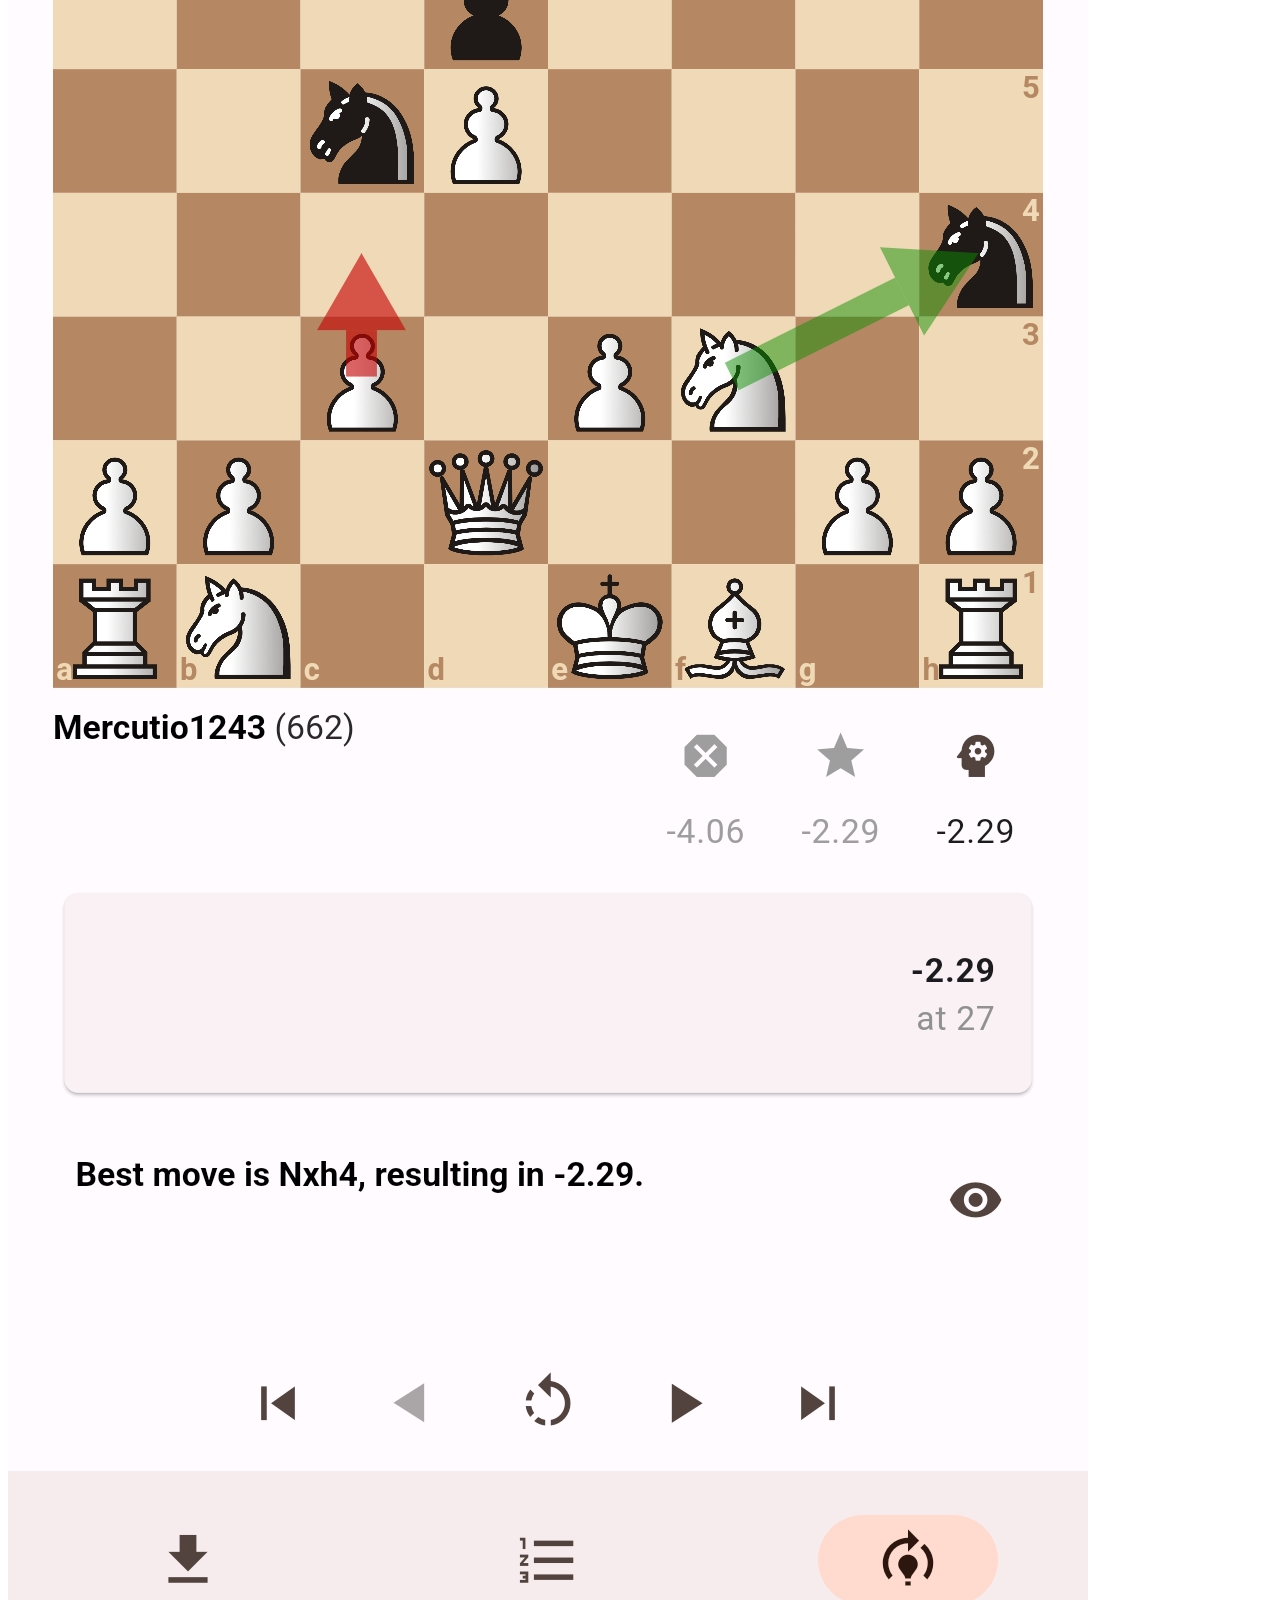
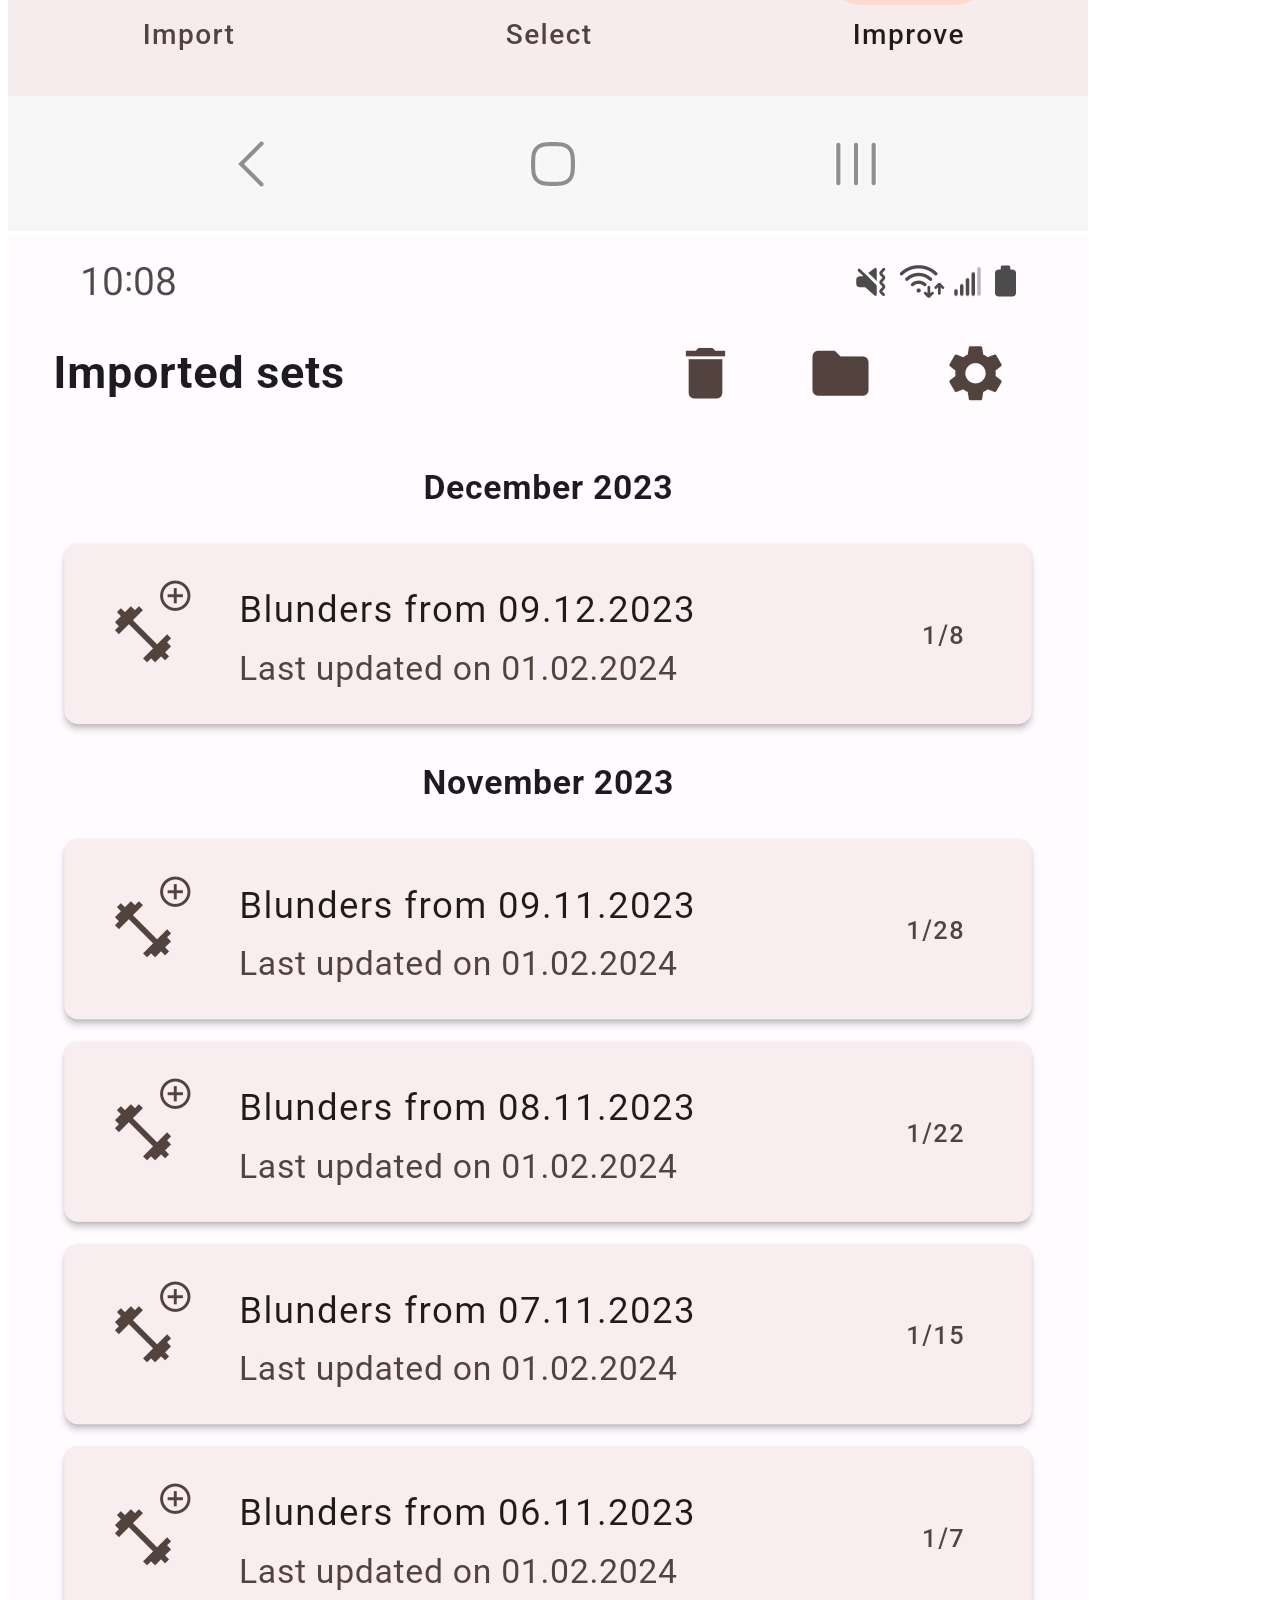
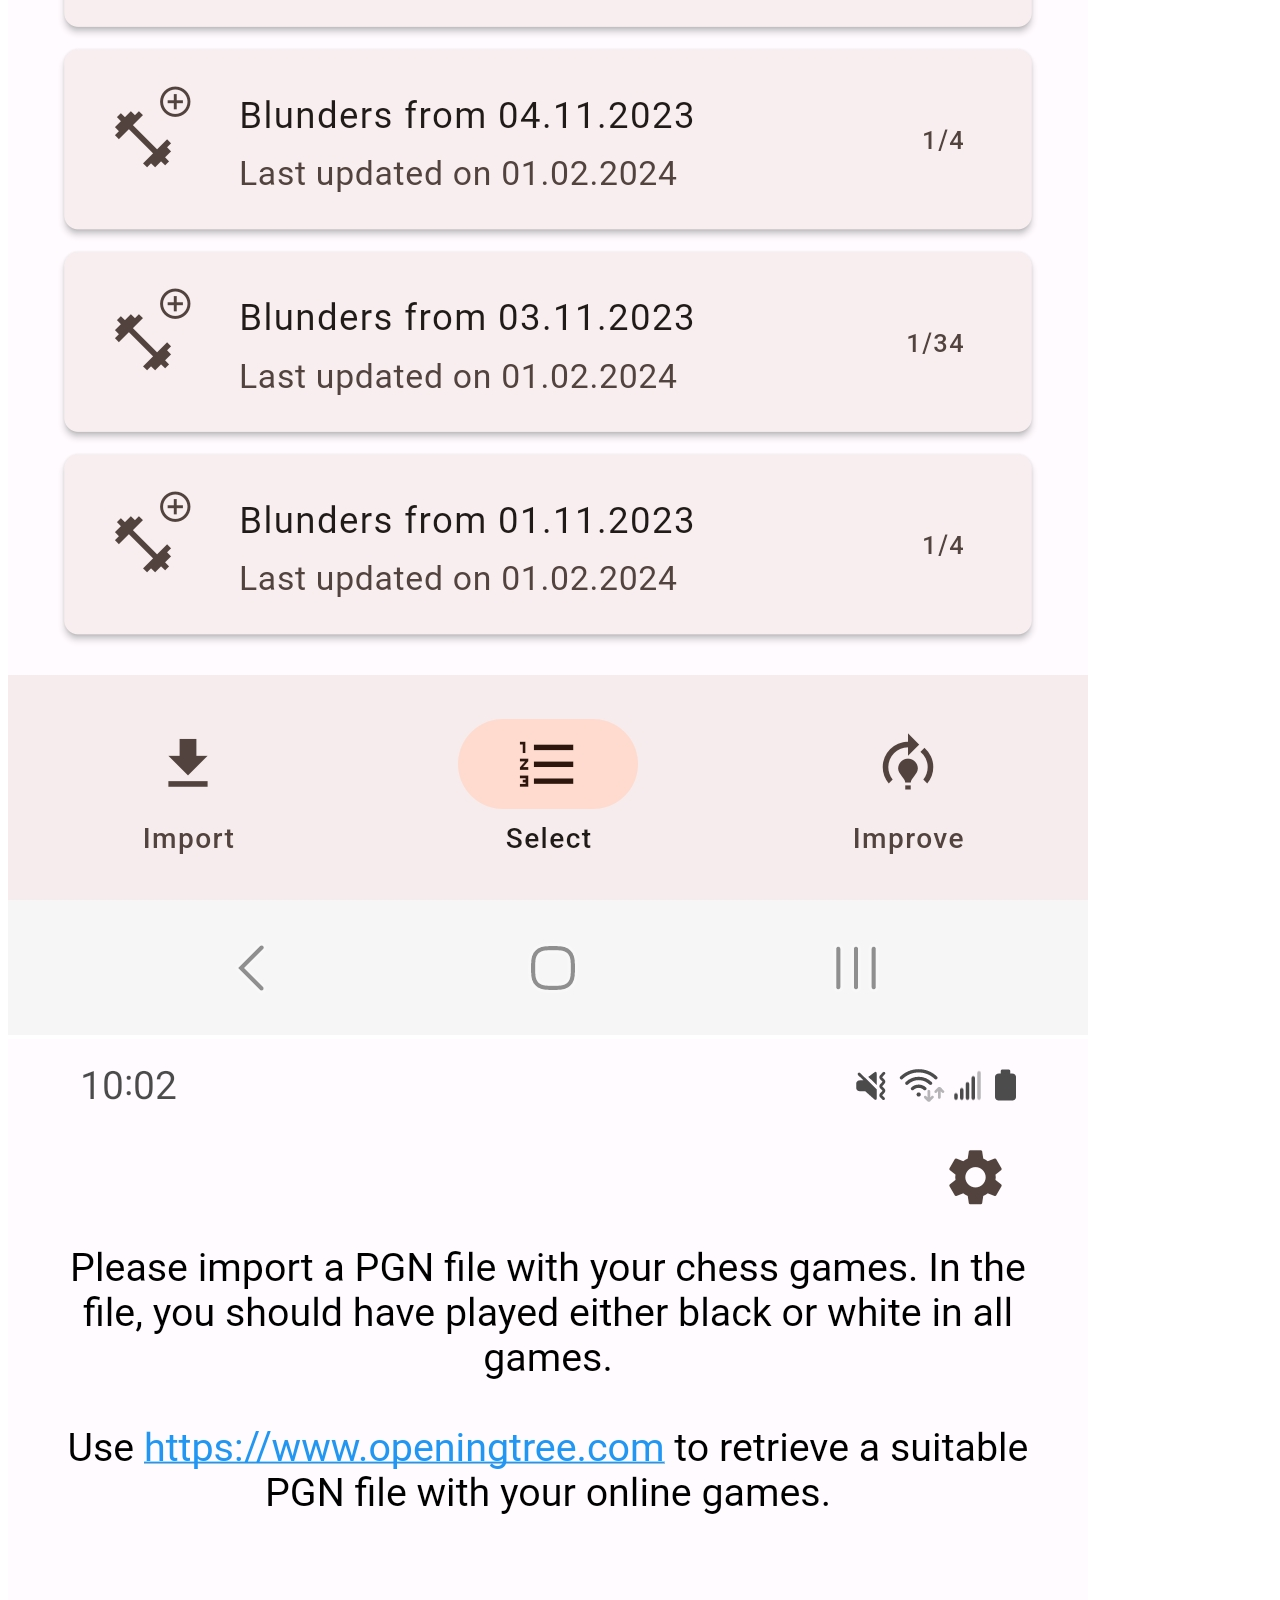
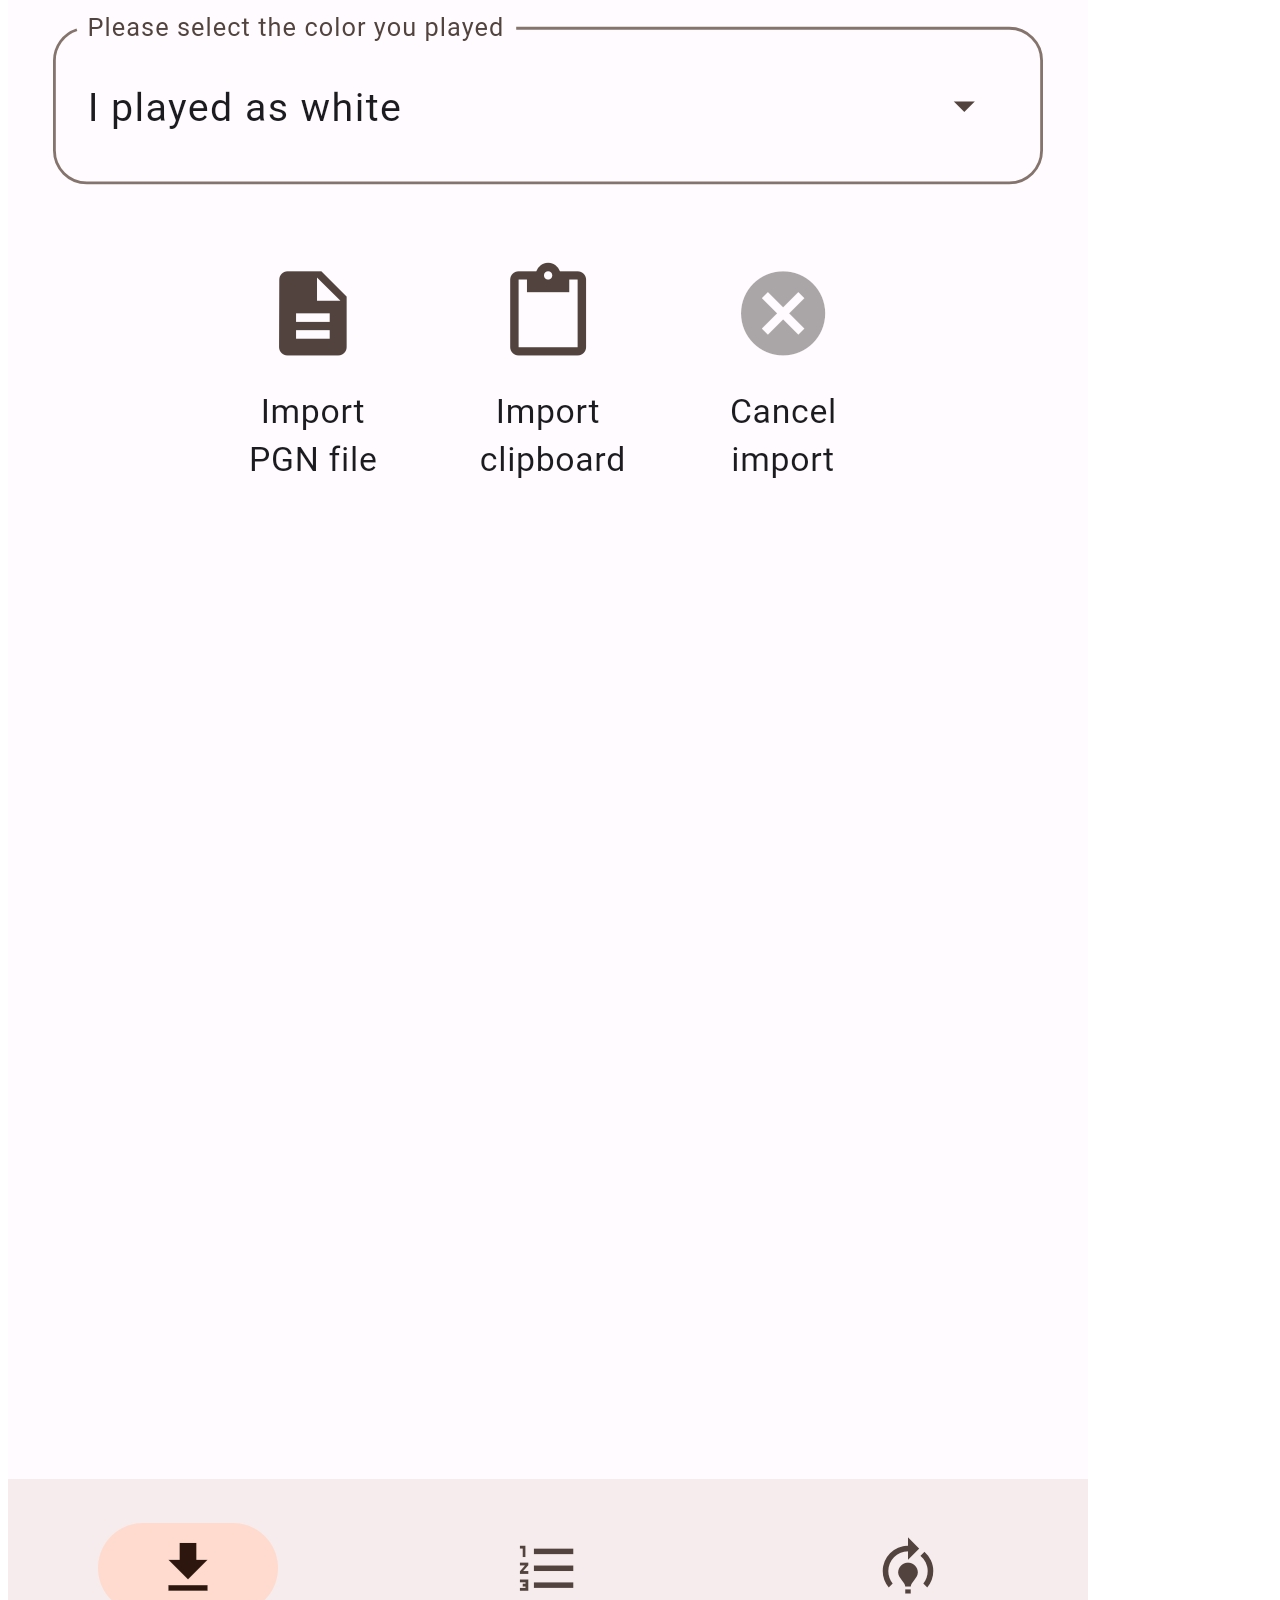
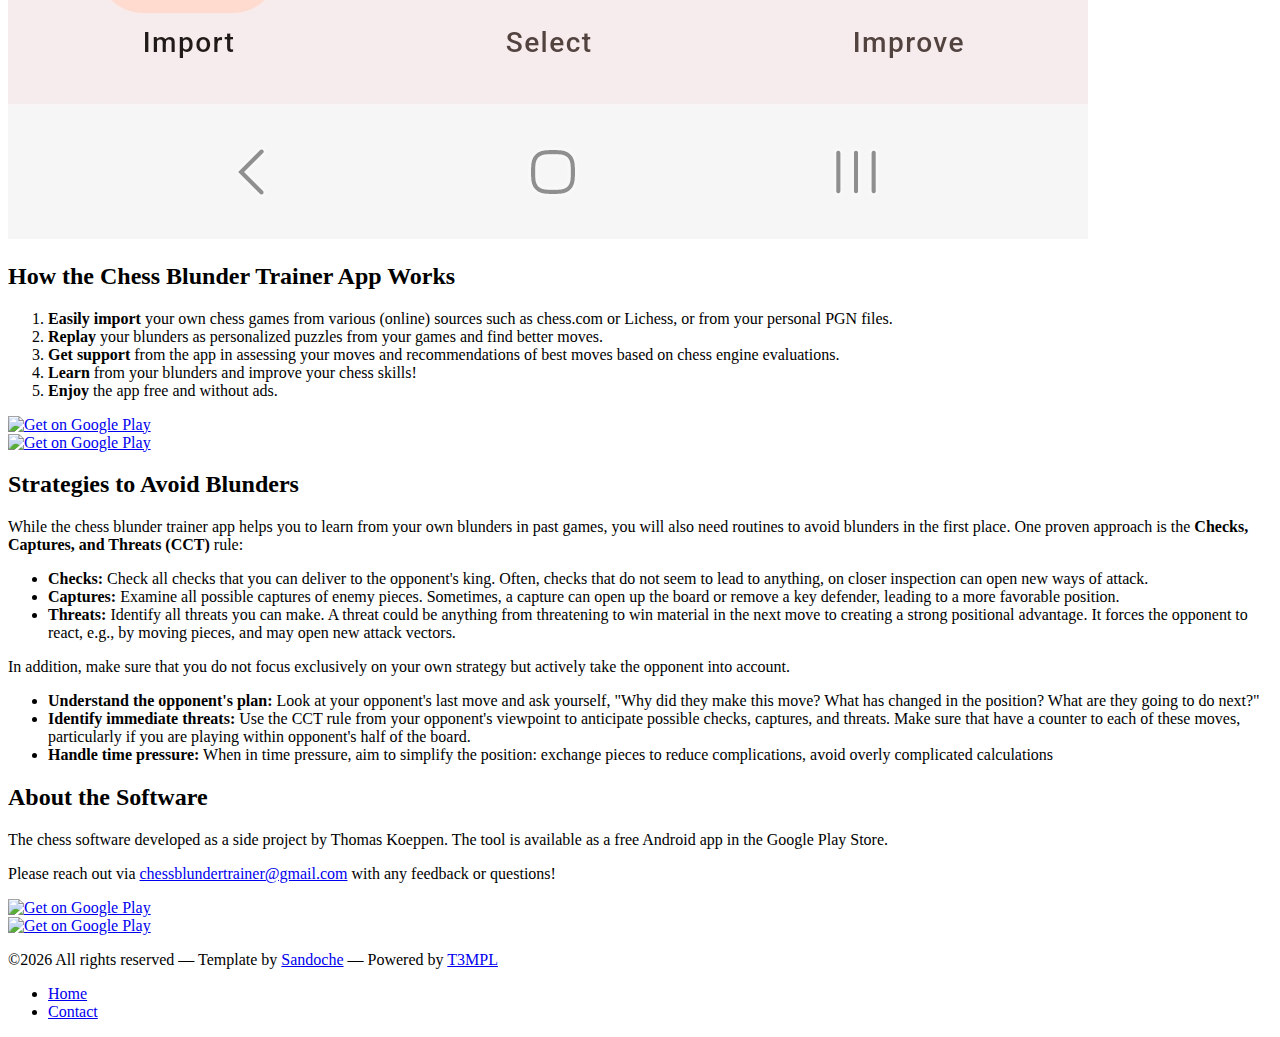
==== commit 85d63c24: "link" ====
--- a/index.html
+++ b/index.html
@@ -53,14 +53,14 @@
 				<h1 class="app__name">Chess Blunder Trainer App</h1>
 				<p class="app__description">Replay blunders from your own chess games to improve your chess skills!</p>
 				<div class="app__buttons app__buttons--desktop">
-					<a href="https://play.google.com/store/apps/details?id&#x3D;com.cbt.chess_blunder_trainer" onclick="trackLinkClick('Visit Play Store Desktop')" class="app__button-play" target="_blank" title="Get on Google Play">
+					<a href="https://play.google.com/store/apps/details?id&#x3D;com.cbt.chess_blunder_trainer" onclick="trackPlayStoreLinkClick('Visit Play Store Desktop')" class="app__button-play" target="_blank" title="Get on Google Play">
 						<img src="assets/google-play-badge.png" alt="Get on Google Play">
 					</a>
 				</div>
 			</div>
 		</header>
 		<div class="app__buttons app__buttons--mobile container">
-			<a href="https://play.google.com/store/apps/details?id&#x3D;com.cbt.chess_blunder_trainer" onclick="trackLinkClick('Visit Play Store Mobile')" class="app__button-play" target="_blank" title="Get on Google Play">
+			<a href="https://play.google.com/store/apps/details?id&#x3D;com.cbt.chess_blunder_trainer" onclick="trackPlayStoreLinkClick('Visit Play Store Mobile')" class="app__button-play" target="_blank" title="Get on Google Play">
 				<img src="assets/google-play-badge.png" alt="Get on Google Play">
 			</a>
 		</div>
@@ -95,12 +95,12 @@
 				</ol>
 			</div>
 			<div class="app__buttons app__buttons--desktop">
-				<a href="https://play.google.com/store/apps/details?id&#x3D;com.cbt.chess_blunder_trainer" onclick="trackLinkClick('Visit Play Store Desktop')" class="app__button-play" target="_blank" title="Get on Google Play">
+				<a href="https://play.google.com/store/apps/details?id&#x3D;com.cbt.chess_blunder_trainer" onclick="trackPlayStoreLinkClick('Visit Play Store Desktop')" class="app__button-play" target="_blank" title="Get on Google Play">
 					<img src="assets/google-play-badge.png" alt="Get on Google Play">
 				</a>
 			</div>
 			<div class="app__buttons app__buttons--mobile container">
-				<a href="https://play.google.com/store/apps/details?id&#x3D;com.cbt.chess_blunder_trainer" onclick="trackLinkClick('Visit Play Store Mobile')" class="app__button-play" target="_blank" title="Get on Google Play">
+				<a href="https://play.google.com/store/apps/details?id&#x3D;com.cbt.chess_blunder_trainer" onclick="trackPlayStoreLinkClick('Visit Play Store Mobile')" class="app__button-play" target="_blank" title="Get on Google Play">
 					<img src="assets/google-play-badge.png" alt="Get on Google Play">
 				</a>
 			</div>
@@ -125,16 +125,16 @@
 		<section id="about" class="app__fulldescription app__section container">
 			<h2 class="app__section-title">About the Software</h2>
 			<div class="app__fulldescription-content">
-				<p>The app is a chess software developed by Thomas Koeppen. The tool is available as a free Android app in the Google Play Store.</p>
+				<p>The chess software developed as a side project by Thomas Koeppen. The tool is available as a free Android app in the Google Play Store.</p>
 				<p>Please reach out via <a href="mailto:chessblundertrainer@gmail.com">chessblundertrainer@gmail.com</a> with any feedback or questions!</p>
 			</div>
 			<div class="app__buttons app__buttons--desktop">
-				<a href="https://play.google.com/store/apps/details?id&#x3D;com.cbt.chess_blunder_trainer" onclick="trackLinkClick('Visit Play Store Desktop')" class="app__button-play" target="_blank" title="Get on Google Play">
+				<a href="https://play.google.com/store/apps/details?id&#x3D;com.cbt.chess_blunder_trainer" onclick="trackPlayStoreLinkClick('Visit Play Store Desktop')" class="app__button-play" target="_blank" title="Get on Google Play">
 					<img src="assets/google-play-badge.png" alt="Get on Google Play">
 				</a>
 			</div>
 			<div class="app__buttons app__buttons--mobile container">
-				<a href="https://play.google.com/store/apps/details?id&#x3D;com.cbt.chess_blunder_trainer" onclick="trackLinkClick('Visit Play Store Mobile')" class="app__button-play" target="_blank" title="Get on Google Play">
+				<a href="https://play.google.com/store/apps/details?id&#x3D;com.cbt.chess_blunder_trainer" onclick="trackPlayStoreLinkClick('Visit Play Store Mobile')" class="app__button-play" target="_blank" title="Get on Google Play">
 					<img src="assets/google-play-badge.png" alt="Get on Google Play">
 				</a>
 			</div>
@@ -196,12 +196,11 @@
 	</script>
 
 	<script>
-		function trackLinkClick(linkName) {
-			gtag('event', 'click', {
-				'event_category': 'Link Click',
+		function trackPlayStoreLinkClick(linkName) {
+			gtag('event', 'link click', {
 				'event_label': linkName,
 				'transport_type': 'beacon',
-				'event_callback': function () { document.location = "https://www.chessblundertrailer.com"; }
+				'event_callback': function () { document.location = "https://www.chessblundertrainer.com";}
 			});
 		}
 	</script>
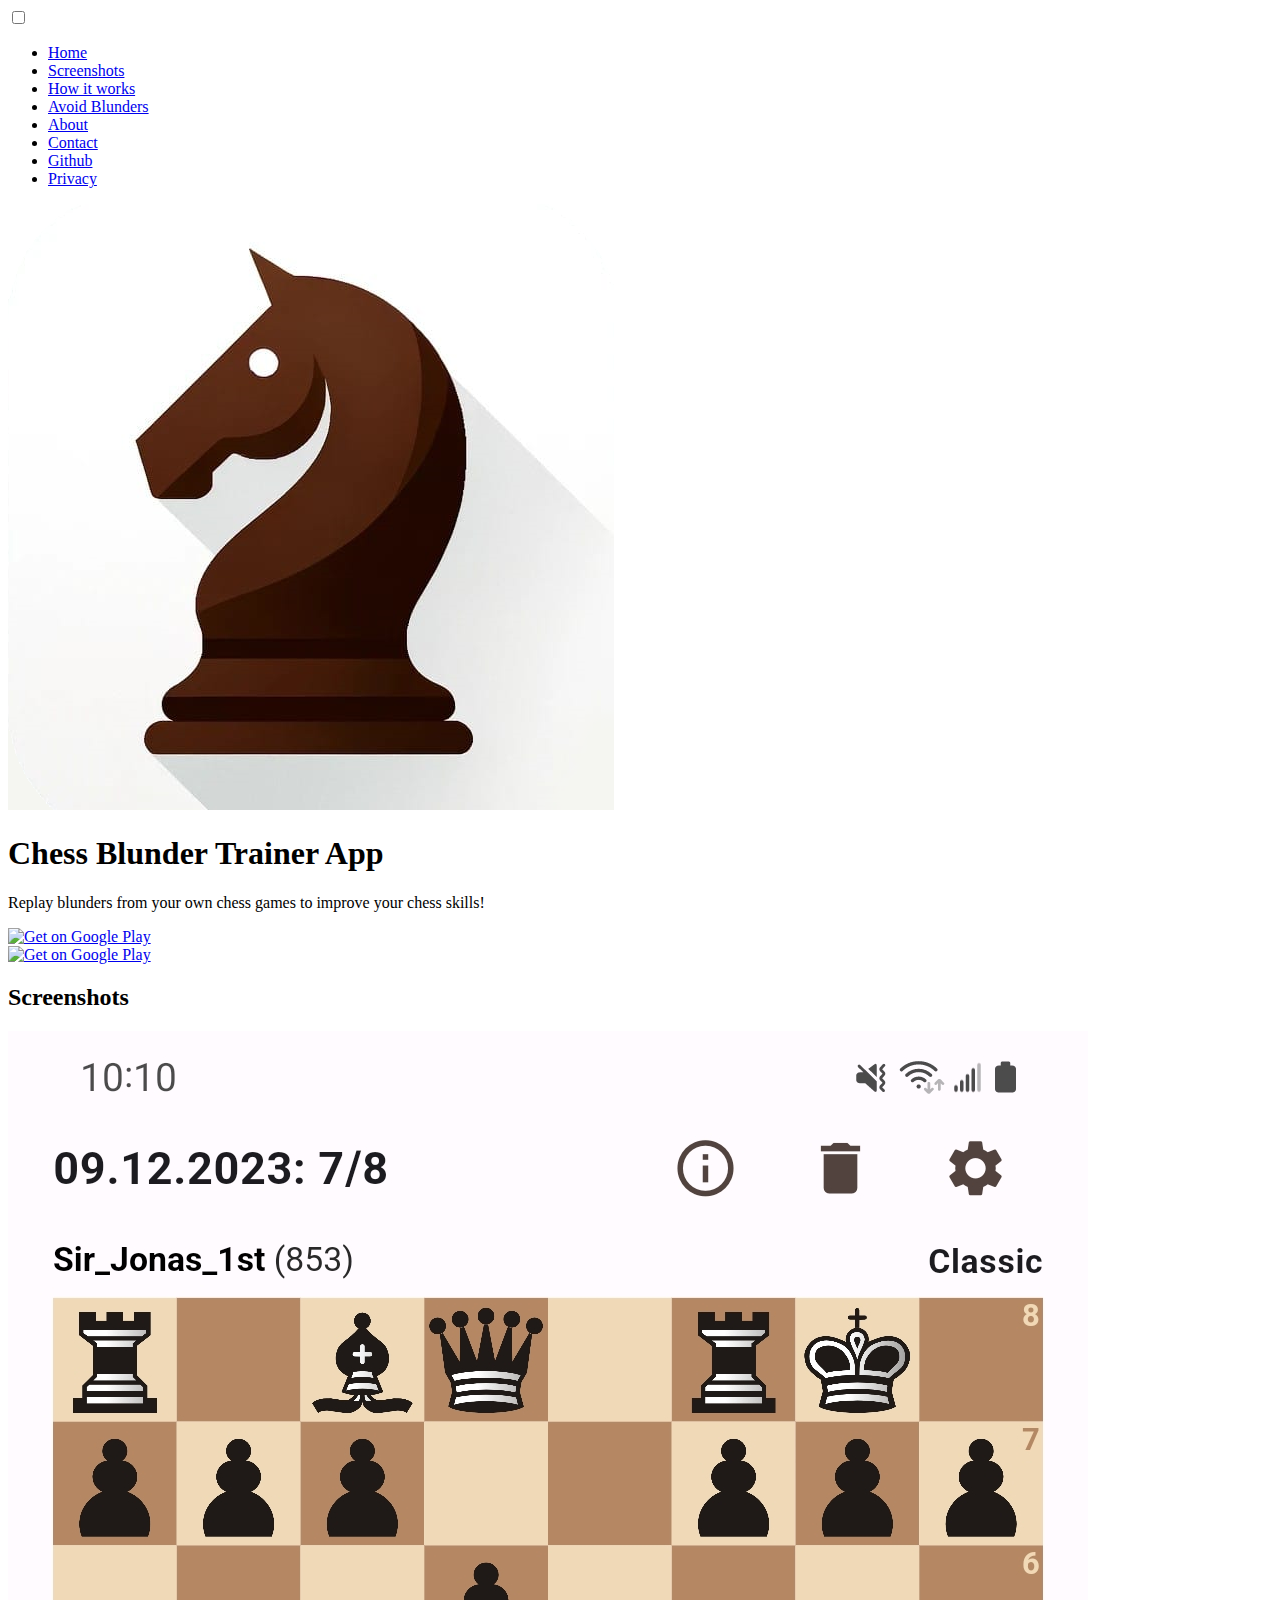
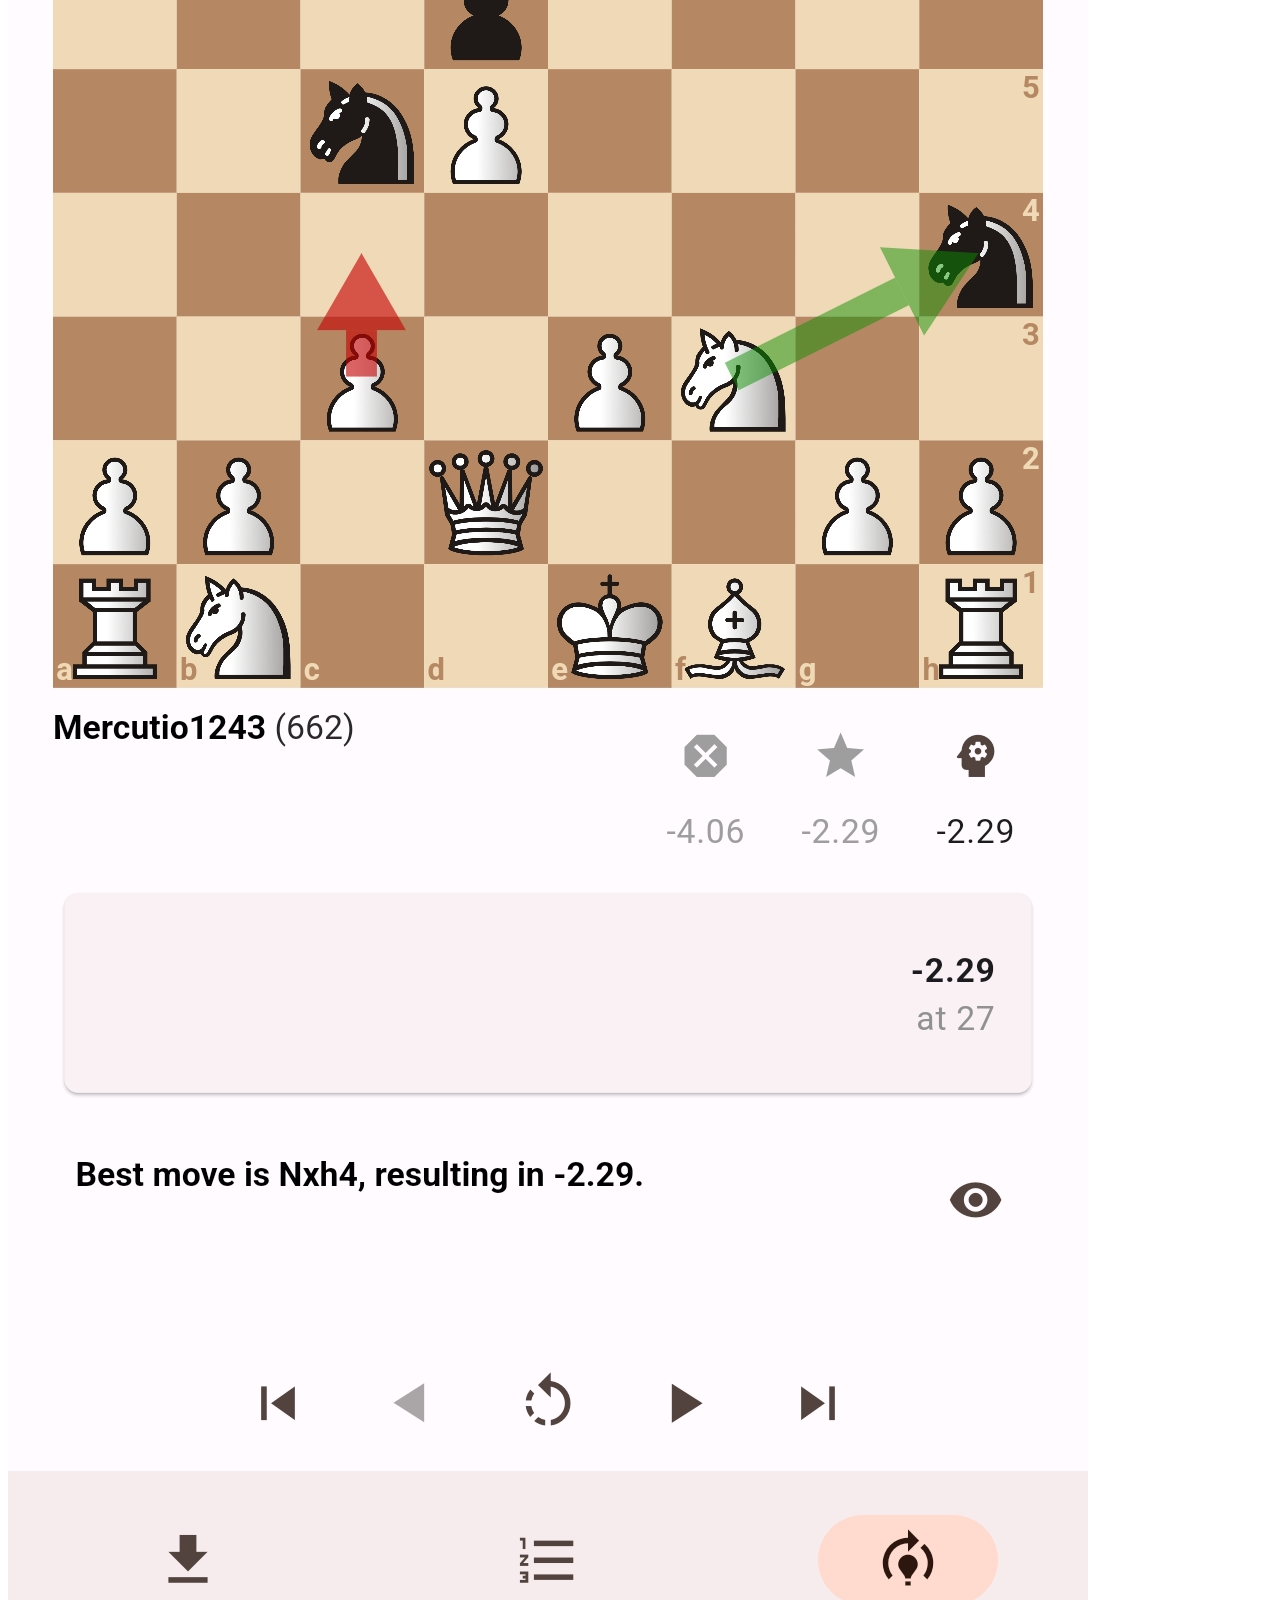
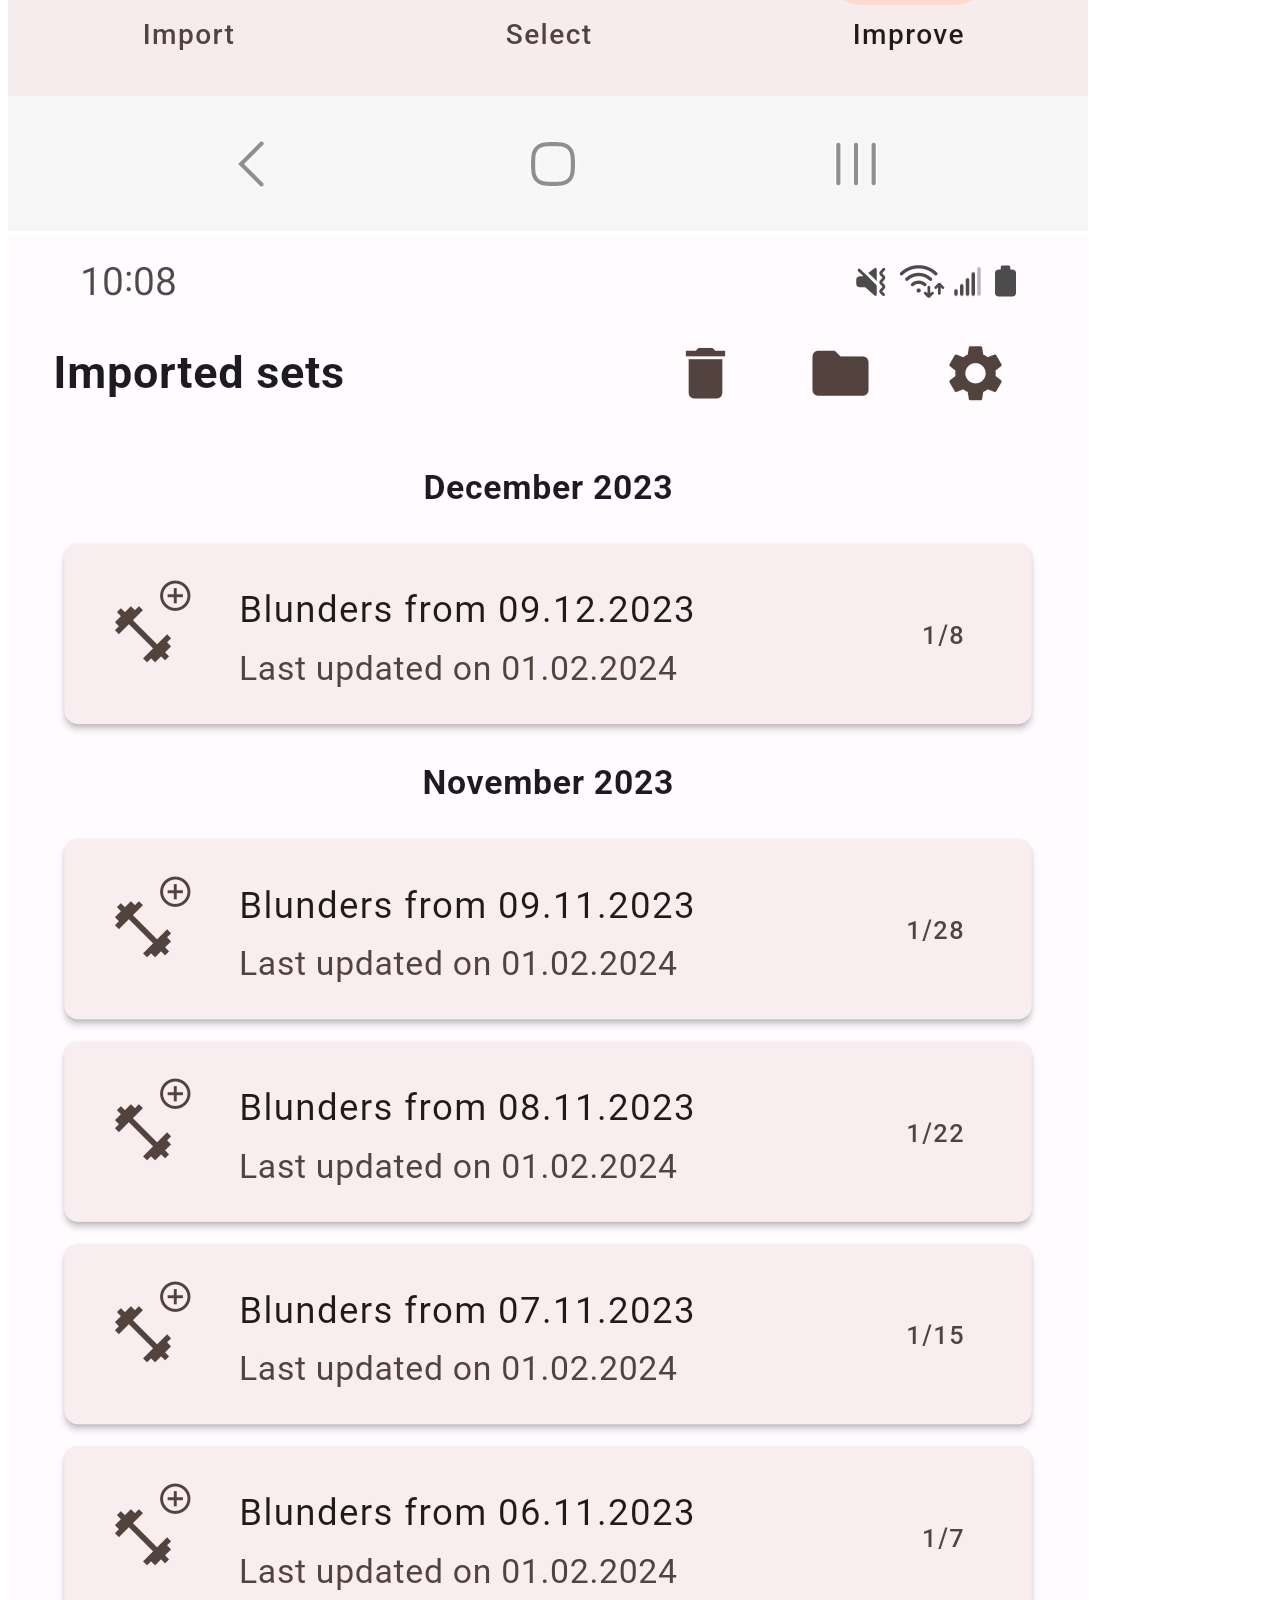
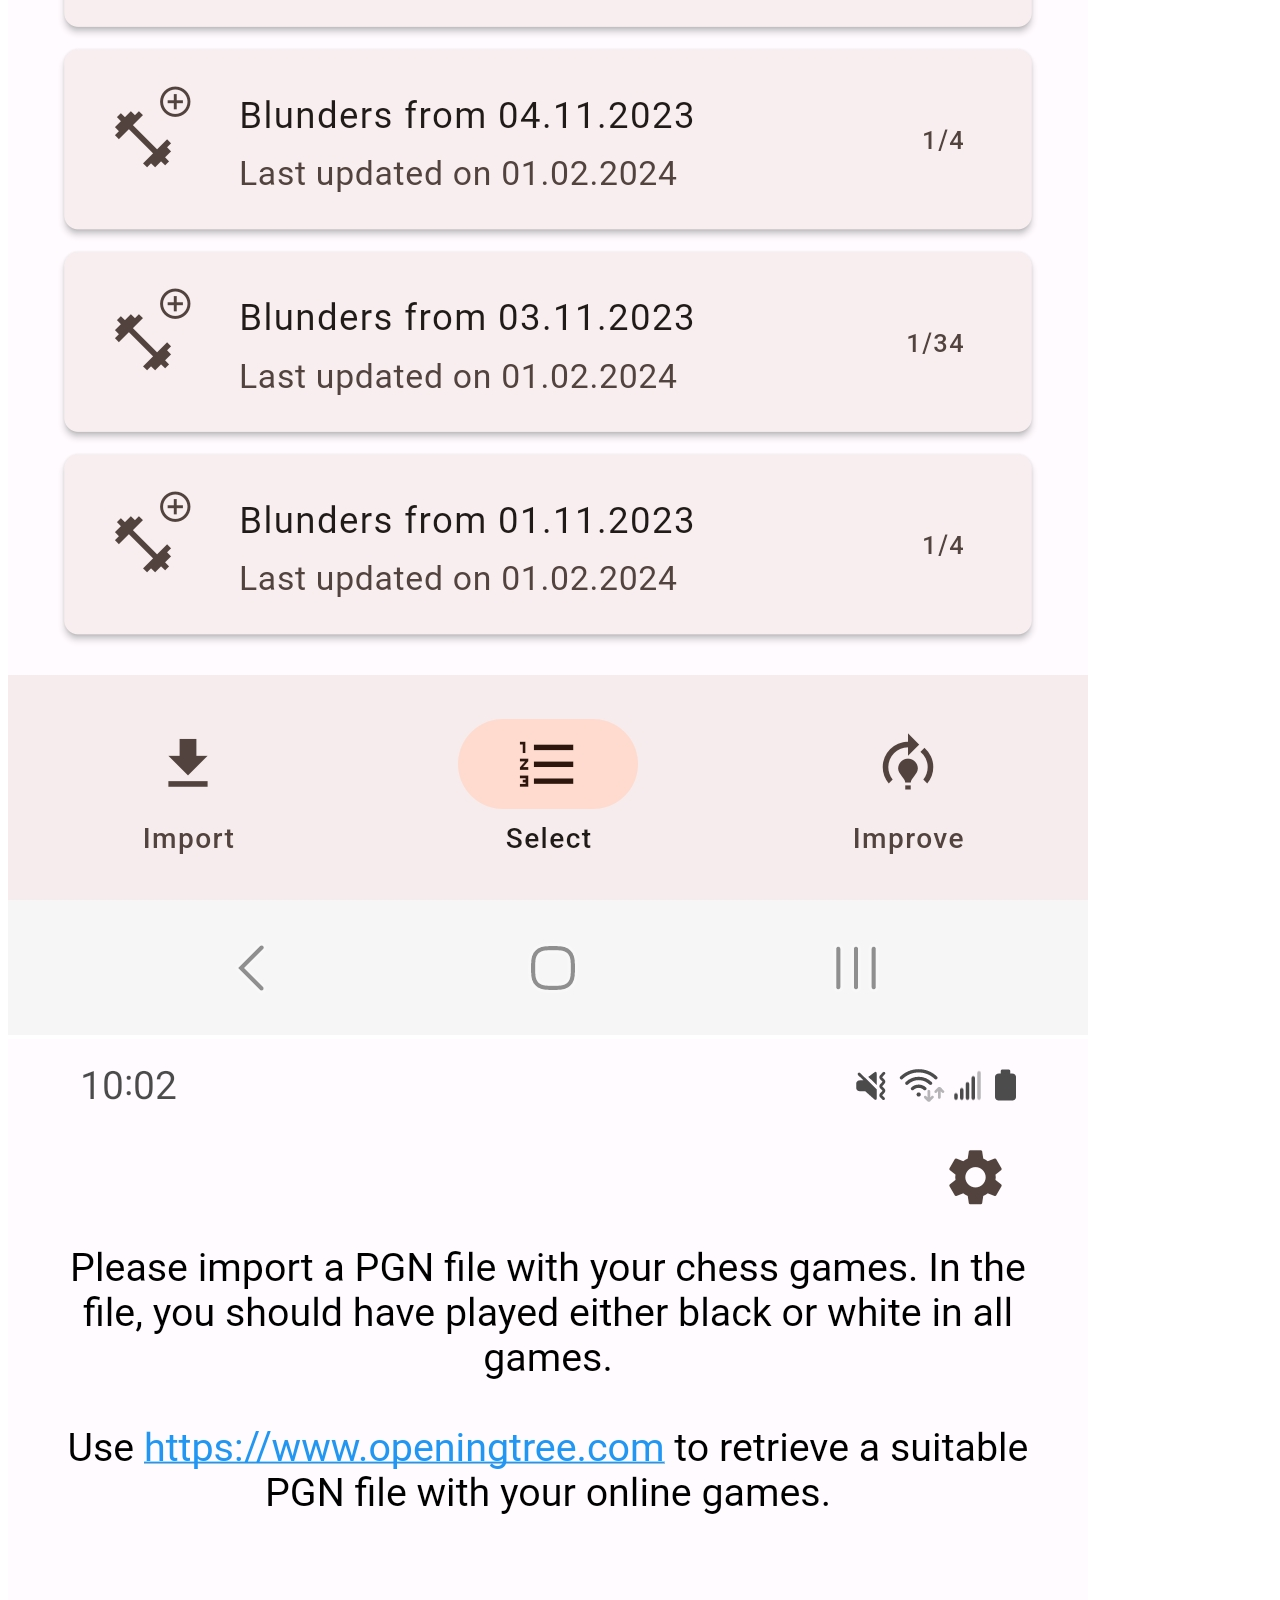
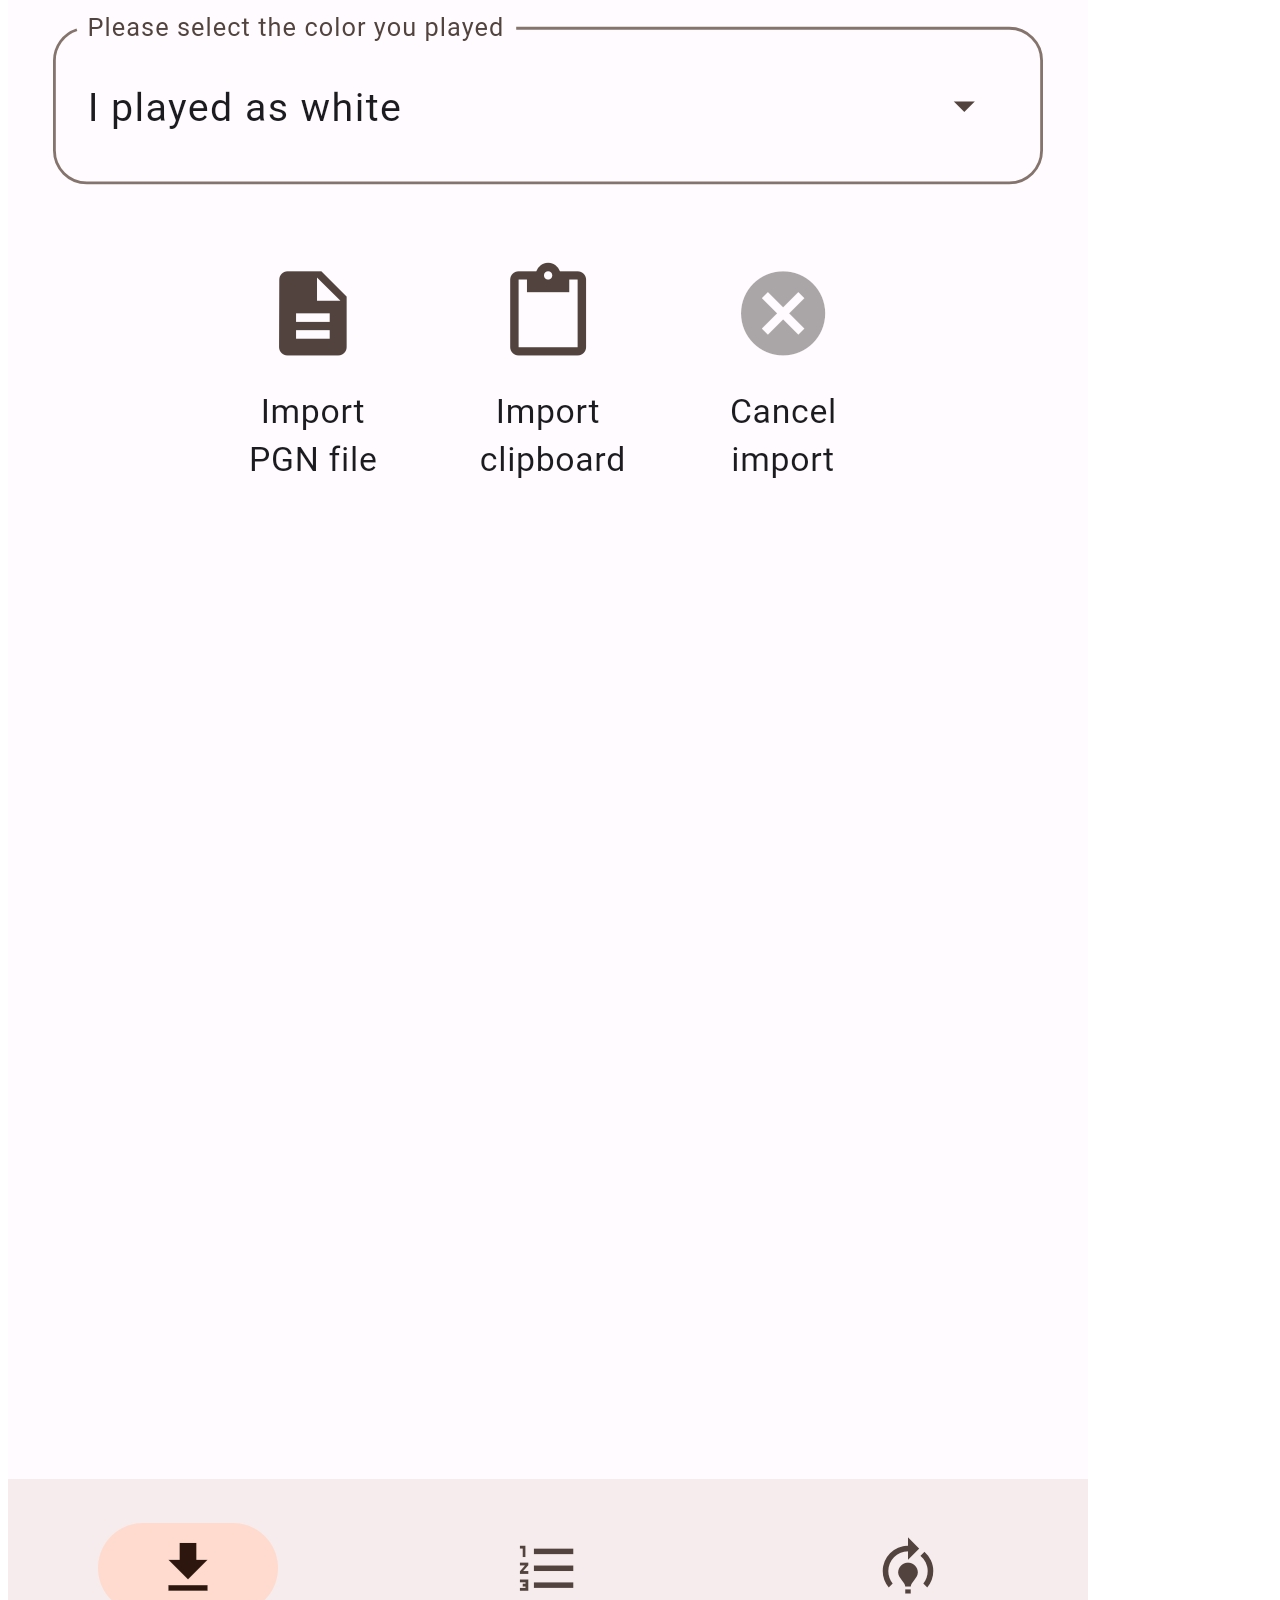
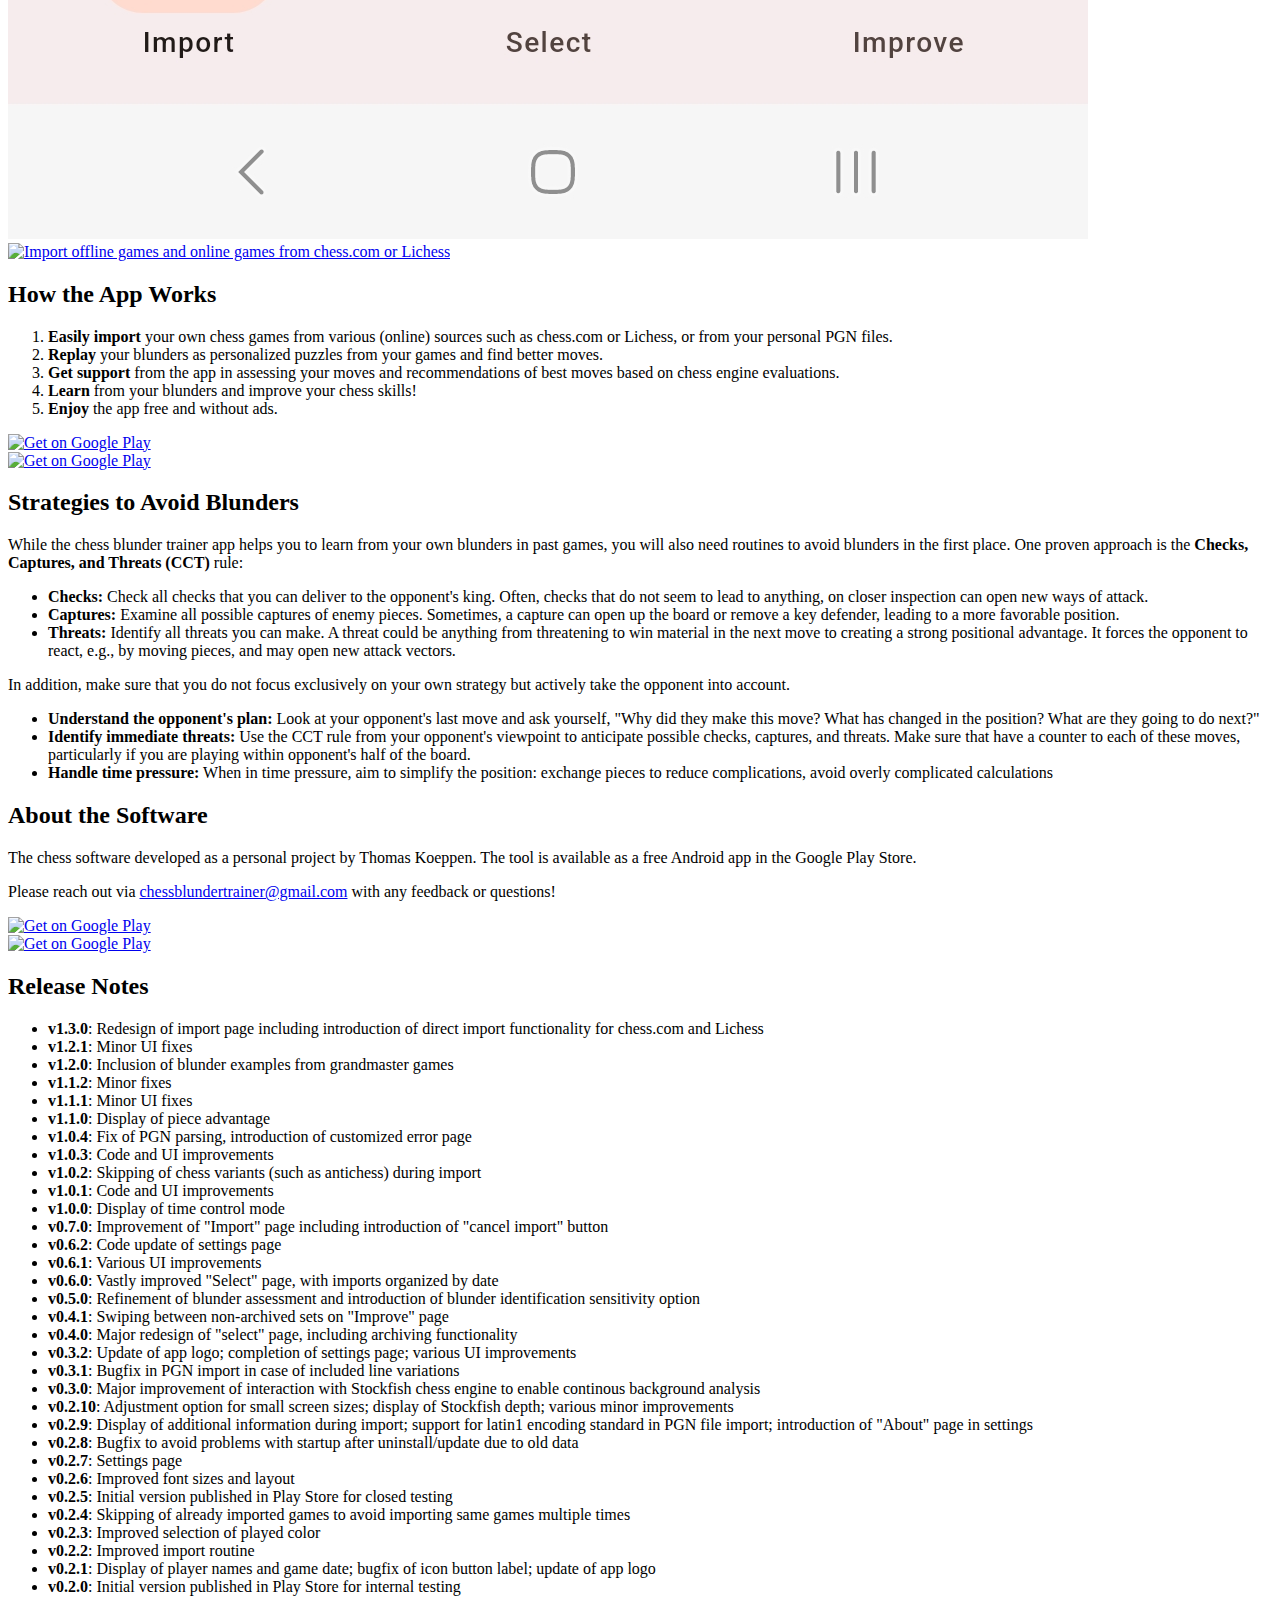
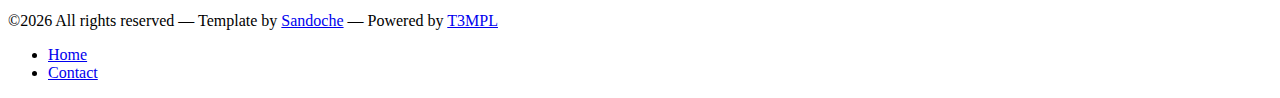
==== commit 4ca29cd3: "wording" ====
--- a/index.html
+++ b/index.html
@@ -66,7 +66,7 @@
 		</div>
 		<section id="screenshots" class="app__screenshots app__section">
 			<div class="container">
-				<h2 class="app__section-title">Screenshots of the App</h2>
+				<h2 class="app__section-title">Screenshots</h2>
 			</div>
 			<div class="app__screenshots-wrapper container-desktop">
 				<div class="app__screenshots-list">
@@ -79,11 +79,14 @@
 					<a href="content/image/chess_blunder_trainer_tool_import_your_games.jpg" class="lightbox">
 						<img src="content/image/chess_blunder_trainer_tool_import_your_games.jpg" class="app__screenshot" alt="Import offline games and online games from chess.com or Lichess" />
 					</a>
+					<a href="content/image/chess_blunder_trainer_import_blunders_chesscom.jpg" class="lightbox">
+						<img src="content/image/chess_blunder_trainer_import_blunders_chesscom.jpg" class="app__screenshot" alt="Import offline games and online games from chess.com or Lichess" />
+					</a>
 				</div>
 			</div>
 		</section>
 		<section id="how" class="app__fulldescription app__section container">
-			<h2 class="app__section-title">How the Chess Blunder Trainer App Works</h2>
+			<h2 class="app__section-title">How the App Works</h2>
 			<div class="app__fulldescription-content">
 				<ol>
 					<li><strong>Easily import</strong> your own chess games from various (online) sources such as chess.com or Lichess, or from your personal PGN files.</li>
@@ -125,7 +128,7 @@
 		<section id="about" class="app__fulldescription app__section container">
 			<h2 class="app__section-title">About the Software</h2>
 			<div class="app__fulldescription-content">
-				<p>The chess software developed as a side project by Thomas Koeppen. The tool is available as a free Android app in the Google Play Store.</p>
+				<p>The chess software developed as a personal project by Thomas Koeppen. The tool is available as a free Android app in the Google Play Store.</p>
 				<p>Please reach out via <a href="mailto:chessblundertrainer@gmail.com">chessblundertrainer@gmail.com</a> with any feedback or questions!</p>
 			</div>
 			<div class="app__buttons app__buttons--desktop">
@@ -137,6 +140,14 @@
 				<a href="https://play.google.com/store/apps/details?id&#x3D;com.cbt.chess_blunder_trainer" onclick="trackPlayStoreLinkClick('Visit Play Store Mobile')" class="app__button-play" target="_blank" title="Get on Google Play">
 					<img src="assets/google-play-badge.png" alt="Get on Google Play">
 				</a>
+			</div>
+		</section>
+		<section id="release-notes" class="app__fulldescription app__section container">
+			<h2 class="app__section-title">Release Notes</h2>
+			<div class="app__fulldescription-content">
+				<ul id="release-notes-list">
+					<!-- Release notes items will be dynamically inserted here -->
+				</ul>
 			</div>
 		</section>
 	</main>
@@ -194,7 +205,6 @@
 			});
 		});
 	</script>
-
 	<script>
 		function trackPlayStoreLinkClick(linkName) {
 			gtag('event', 'link click', {
@@ -204,6 +214,148 @@
 			});
 		}
 	</script>
+	<script>
+		document.addEventListener('DOMContentLoaded', function () {
+			const releaseNotes = [
+				{
+					'version': 'v1.3.0',
+					'notes': 'Redesign of import page including introduction of direct import functionality for chess.com and Lichess',
+				},
+				{
+					'version': 'v1.2.1',
+					'notes': 'Minor UI fixes',
+				},
+				{
+					'version': 'v1.2.0',
+					'notes': 'Inclusion of blunder examples from grandmaster games',
+				},
+				{
+					'version': 'v1.1.2',
+					'notes': 'Minor fixes',
+				},
+				{
+					'version': 'v1.1.1',
+					'notes': 'Minor UI fixes',
+				},
+				{
+					'version': 'v1.1.0',
+					'notes': 'Display of piece advantage',
+				},
+				{
+					'version': 'v1.0.4',
+					'notes': 'Fix of PGN parsing, introduction of customized error page',
+				},
+				{
+					'version': 'v1.0.3',
+					'notes': 'Code and UI improvements',
+				},
+				{
+					'version': 'v1.0.2',
+					'notes': 'Skipping of chess variants (such as antichess) during import ',
+				},
+				{
+					'version': 'v1.0.1',
+					'notes': 'Code and UI improvements',
+				},
+				{
+					'version': 'v1.0.0',
+					'notes': 'Display of time control mode',
+				},
+				{
+					'version': 'v0.7.0',
+					'notes': 'Improvement of "Import" page including introduction of "cancel import" button',
+				},
+				{
+					'version': 'v0.6.2',
+					'notes': 'Code update of settings page',
+				},
+				{
+					'version': 'v0.6.1',
+					'notes': 'Various UI improvements',
+				},
+				{
+					'version': 'v0.6.0',
+					'notes': 'Vastly improved "Select" page, with imports organized by date',
+				},
+				{
+					'version': 'v0.5.0',
+					'notes': 'Refinement of blunder assessment and introduction of blunder identification sensitivity option',
+				},
+				{
+					'version': 'v0.4.1',
+					'notes': 'Swiping between non-archived sets on "Improve" page',
+				},
+				{
+					'version': 'v0.4.0',
+					'notes': 'Major redesign of "select" page, including archiving functionality',
+				},
+				{
+					'version': 'v0.3.2',
+					'notes': 'Update of app logo; completion of settings page; various UI improvements',
+				},
+				{
+					'version': 'v0.3.1',
+					'notes': 'Bugfix in PGN import in case of included line variations',
+				},
+				{
+					'version': 'v0.3.0',
+					'notes': 'Major improvement of interaction with Stockfish chess engine to enable continous background analysis',
+				},
+				{
+					'version': 'v0.2.10',
+					'notes': 'Adjustment option for small screen sizes; display of Stockfish depth; various minor improvements',
+				},
+				{
+					'version': 'v0.2.9',
+					'notes': 'Display of additional information during import; support for latin1 encoding standard in PGN file import; introduction of "About" page in settings',
+				},
+				{
+					'version': 'v0.2.8',
+					'notes': 'Bugfix to avoid problems with startup after uninstall/update due to old data',
+				},
+				{
+					'version': 'v0.2.7',
+					'notes': 'Settings page',
+				},
+				{
+					'version': 'v0.2.6',
+					'notes': 'Improved font sizes and layout',
+				},
+				{
+					'version': 'v0.2.5',
+					'notes': 'Initial version published in Play Store for closed testing',
+				},
+				{
+					'version': 'v0.2.4',
+					'notes': 'Skipping of already imported games to avoid importing same games multiple times',
+				},
+				{
+					'version': 'v0.2.3',
+					'notes': 'Improved selection of played color',
+				},
+				{
+					'version': 'v0.2.2',
+					'notes': 'Improved import routine',
+				},
+				{
+					'version': 'v0.2.1',
+					'notes': 'Display of player names and game date; bugfix of icon button label; update of app logo',
+				},
+				{
+					'version': 'v0.2.0',
+					'notes': 'Initial version published in Play Store for internal testing',
+				},
+			];
+
+			const releaseNotesList = document.getElementById('release-notes-list');
+
+			releaseNotes.forEach(note => {
+				const listItem = document.createElement('li');
+				listItem.innerHTML = `<strong>${note.version}</strong>: ${note.notes}`;
+				releaseNotesList.appendChild(listItem);
+			});
+		});
+	</script>
 
 </body>
 
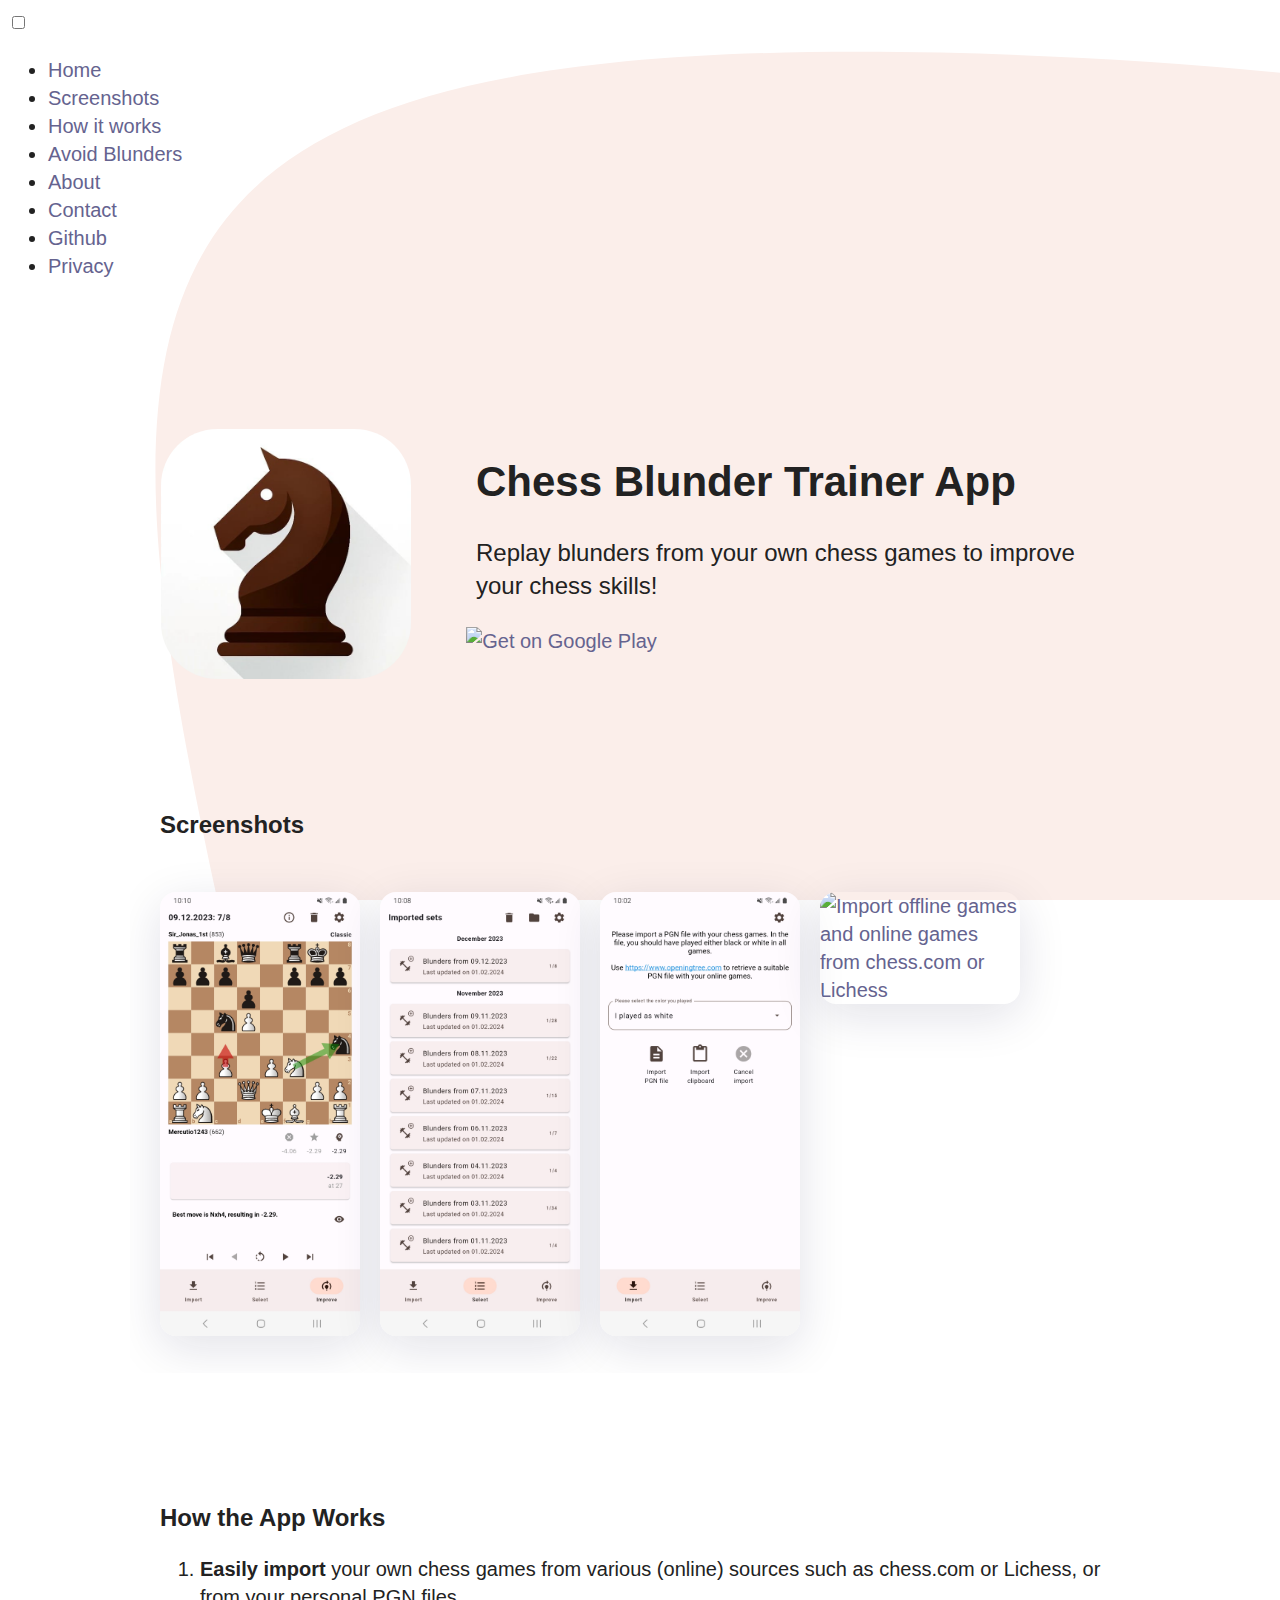
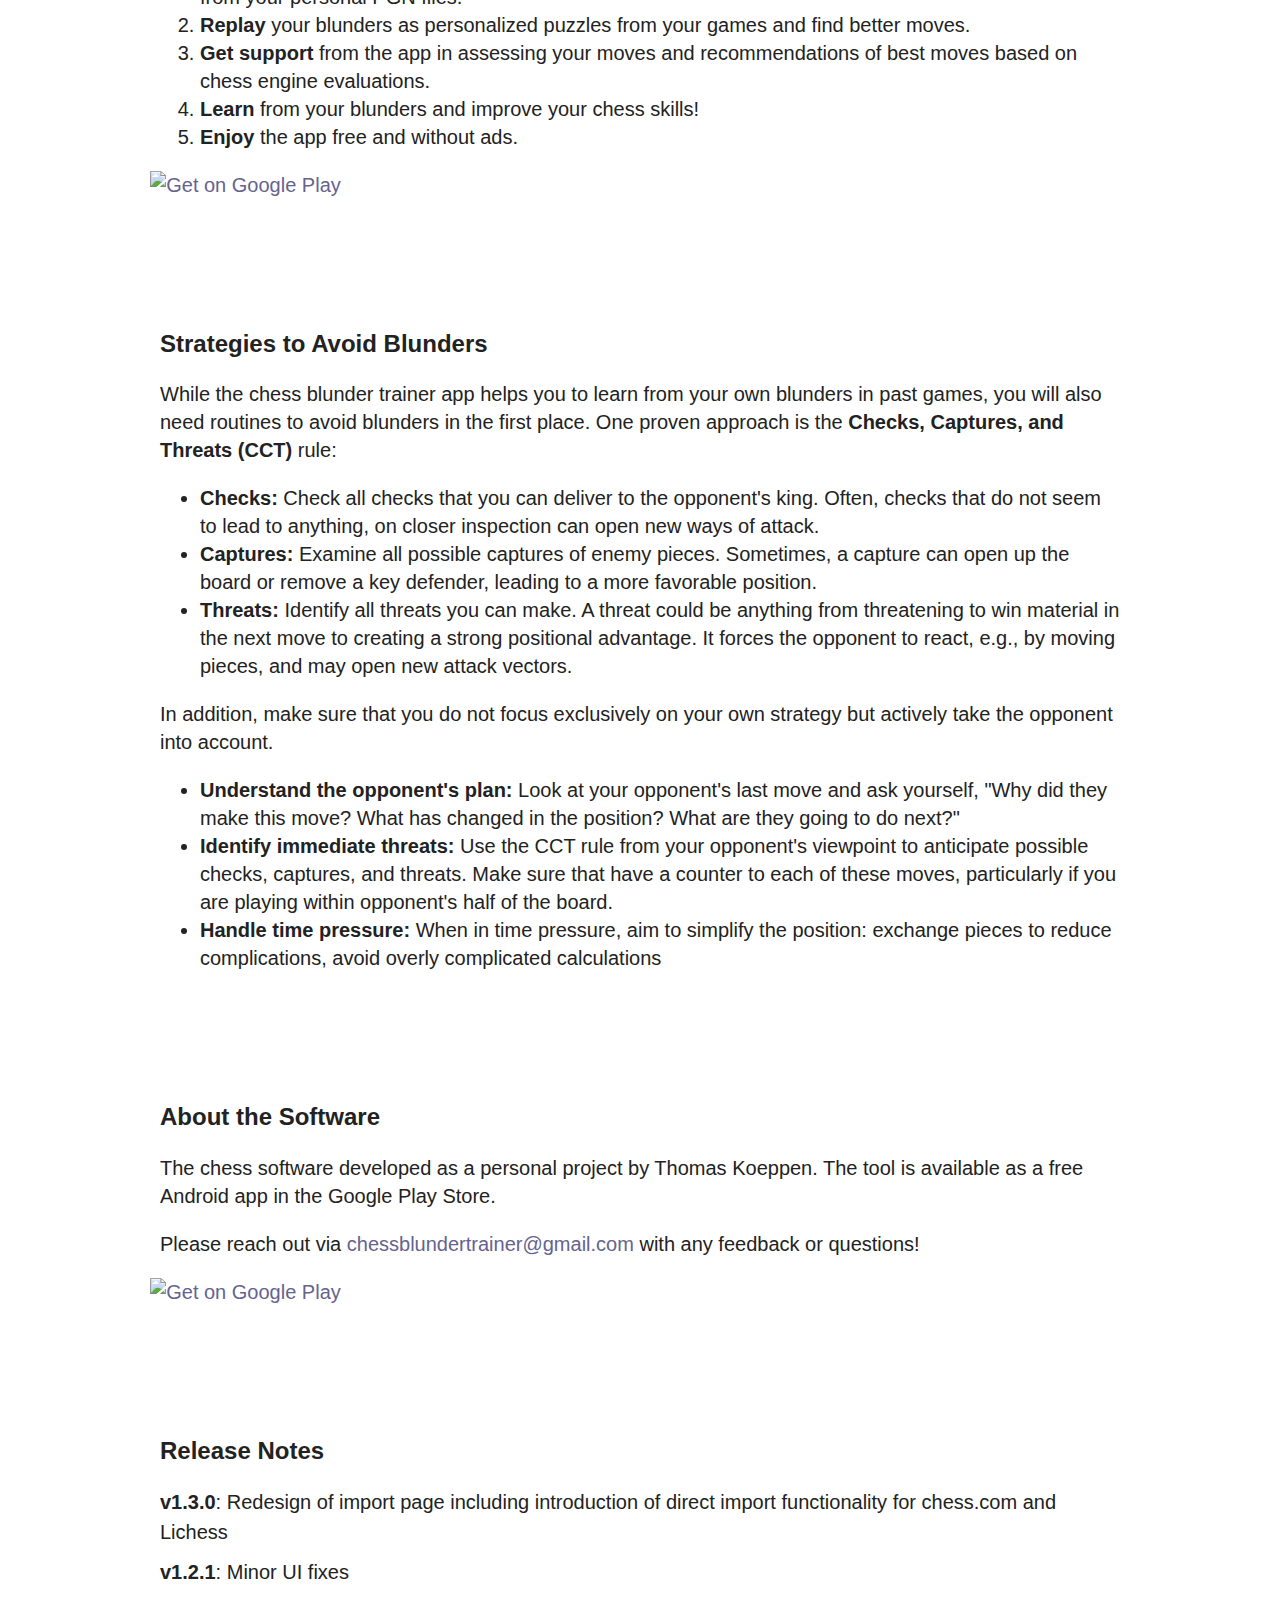
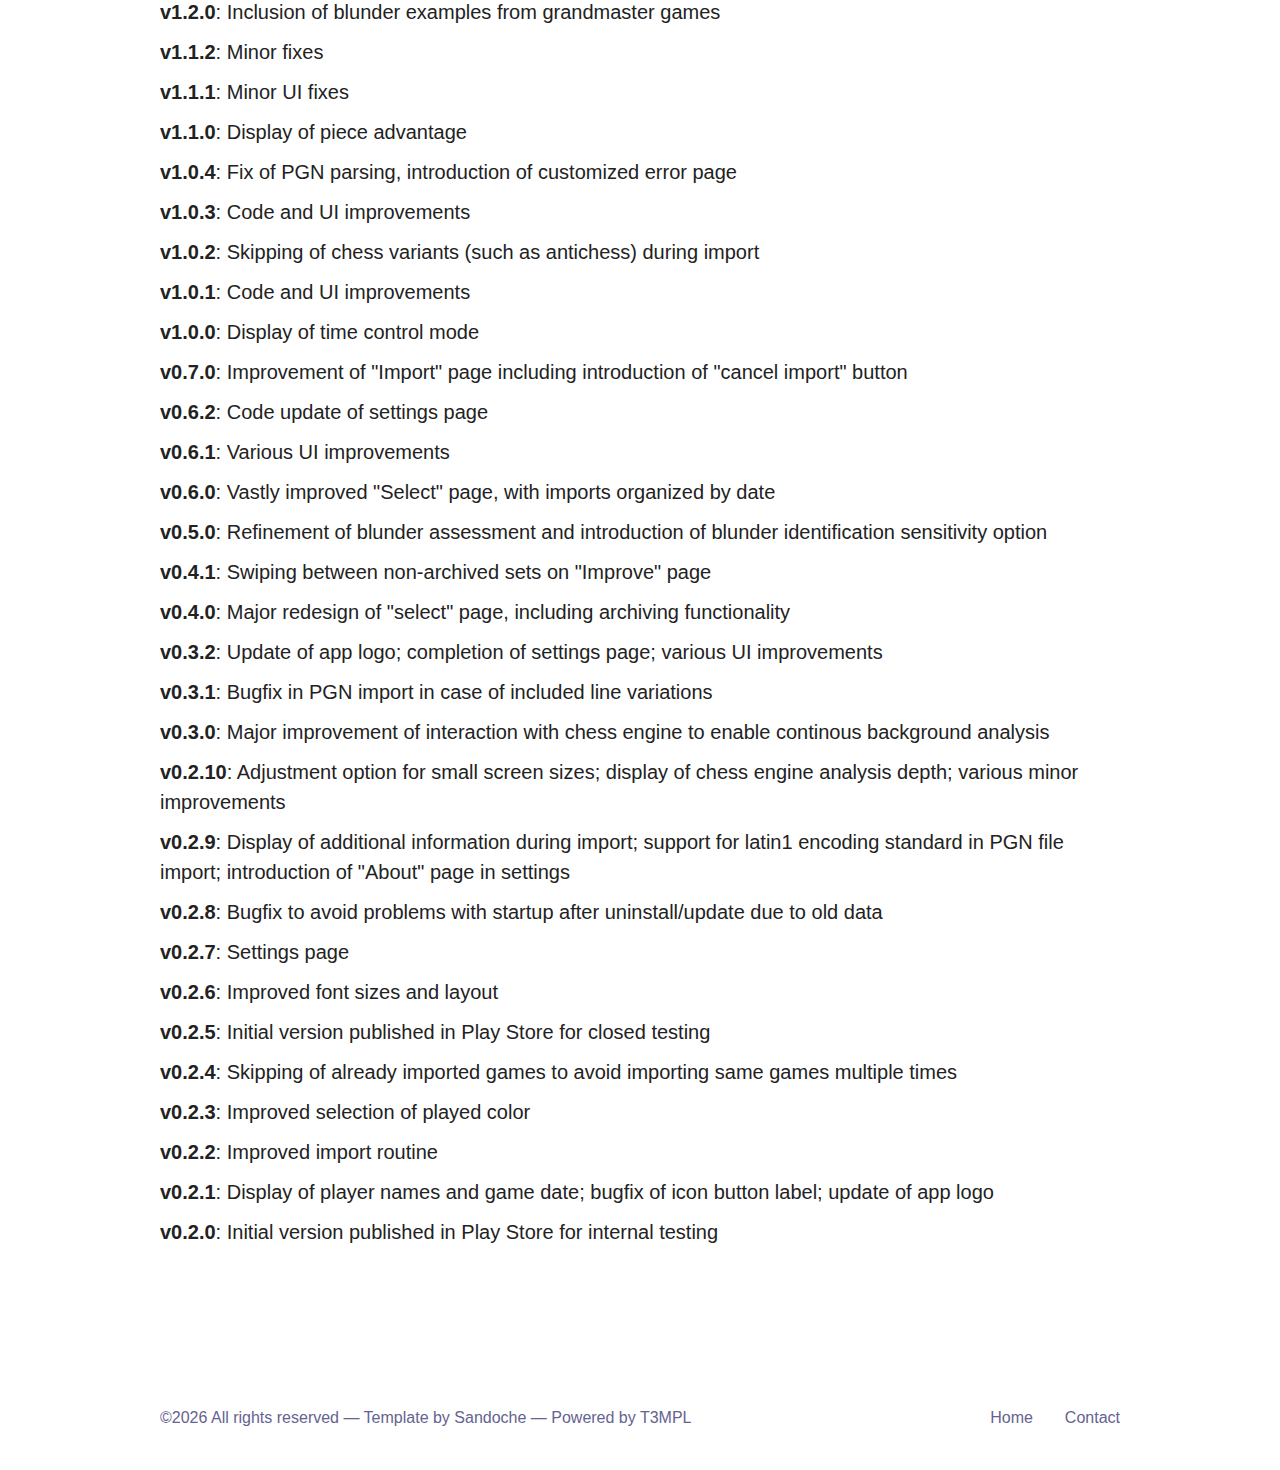
==== commit eb1802e0: "update" ====
--- a/index.html
+++ b/index.html
@@ -299,11 +299,11 @@
 				},
 				{
 					'version': 'v0.3.0',
-					'notes': 'Major improvement of interaction with Stockfish chess engine to enable continous background analysis',
+					'notes': 'Major improvement of interaction with chess engine to enable continous background analysis',
 				},
 				{
 					'version': 'v0.2.10',
-					'notes': 'Adjustment option for small screen sizes; display of Stockfish depth; various minor improvements',
+					'notes': 'Adjustment option for small screen sizes; display of chess engine analysis depth; various minor improvements',
 				},
 				{
 					'version': 'v0.2.9',
--- a/assets/style.css
+++ b/assets/style.css
@@ -0,0 +1,343 @@
+:root {
+  --font-xl: 42px;
+  --font-lg: 24px;
+  --font-md: 20px;
+  --font-sm: 18px;
+  --font-xs: 16px;
+  --font-xxs: 14px;
+}
+@media (max-width: 768px) {
+  :root {
+    --font-xl: 18px;
+    --font-lg: 16px;
+    --font-md: 14px;
+    --font-sm: 12px;
+    --font-xs: 12px;
+    --font-xxs: 12px;
+  }
+}
+
+body {
+  font-family: -apple-system, BlinkMacSystemFont, "Segoe UI", Roboto, Oxygen-Sans, Ubuntu, Cantarell, "Helvetica Neue", sans-serif;
+  color: #222;
+  display: flex;
+  /* min-height: 100vh; */
+  flex-direction: column;
+  font-size: var(--font-md);
+  background-image: none;
+  line-height: 1.4;
+  background-attachment: fixed;
+  height: 100%;
+  min-height: 100vh;
+}
+
+/* Media query for desktop screens */
+@media (min-width: 768px) {
+  body {
+  background-image: url([data-uri]);
+  background-size: cover;
+  background-position-x: 5px;
+  background-repeat: no-repeat;
+  }
+}
+
+@media (min-width: 1051px) {
+  body {
+    /* Calculate the position as half the excess width */
+    background-position-x: calc((100vw - 1051px) / 2 + 5px);
+  }
+}
+
+main {
+  flex: 1;
+  width: 100%;
+}
+
+a {
+  color: #65638f;
+  text-decoration: none;
+}
+a:hover {
+  color: #5A51FE;
+}
+
+.button {
+  display: flex;
+  background: linear-gradient(65deg, #DA552F, #ea8e39);
+  font-family: "Heebo", sans-serif;
+  color: #fff;
+  display: inline-flex;
+  font-size: var(--font-xxs);
+  letter-spacing: 0px;
+  font-weight: 700;
+  line-height: 16px;
+  text-transform: uppercase;
+  text-decoration: none !important;
+  border: none;
+  border-radius: 2px;
+  cursor: pointer;
+  justify-content: center;
+  padding: 16px 32px;
+  text-align: center;
+  white-space: nowrap;
+  box-shadow: 0 8px 24px rgba(32, 43, 54, 0.12);
+  mix-blend-mode: multiply;
+  transition: all 0.15s ease;
+}
+.button:hover {
+  color: #fff;
+  box-shadow: 0 8px 24px rgba(32, 43, 54, 0.25);
+}
+.button--link {
+  background: rgba(0, 0, 0, 0);
+  color: #5A51FE;
+  box-shadow: none;
+}
+.button--link:hover {
+  color: #8751FE;
+  box-shadow: none;
+}
+
+.accent {
+  color: #5A51FE;
+}
+
+.container {
+  max-width: 960px;
+  padding: 0 30px;
+  margin: auto;
+}
+
+h1, h2 {
+  font-family: "Heebo", sans-serif;
+}
+
+.container-desktop {
+  max-width: 960px;
+  padding: 0 30px;
+  margin: auto;
+}
+@media (max-width: 768px) {
+  .container-desktop {
+    max-width: 100%;
+    padding: 0;
+  }
+}
+
+.tobi-zoom__icon {
+  display: none;
+}
+
+.app__header {
+  display: flex;
+  flex-direction: row;
+  margin-top: 128px;
+  margin-bottom: 128px;
+  align-items: center;
+}
+@media (max-width: 768px) {
+  .app__header {
+    align-items: flex-start;
+    margin-top: 32px;
+    margin-bottom: 16px;
+  }
+}
+.app__logo-wrapper {
+  display: inline-block;
+  background-image: url("ios-mask-border-128.svg");
+  background-size: contain;
+  max-width: 250px;
+  max-height: 250px;
+  padding: 1px;
+  margin-right: 64px;
+  width: 100%;
+  height: 100%;
+  background-repeat: no-repeat;
+}
+html[dir=rtl] .app__logo-wrapper {
+  margin-left: 64px;
+  margin-right: 0;
+}
+@media (max-width: 768px) {
+  .app__logo-wrapper {
+    max-width: 100px;
+    max-height: 100px;
+    margin-right: 16px;
+  }
+}
+.app__logo {
+  border-radius: 22.5%;
+  mask-size: cover;
+  width: 100%;
+  height: auto;
+}
+.app__name {
+  font-size: var(--font-xl);
+  margin: 0;
+}
+.app__description {
+  font-size: var(--font-lg);
+}
+@media (max-width: 768px) {
+  .app__description {
+    margin-top: 8px;
+    margin-bottom: 0;
+  }
+}
+.app__screenshots-list {
+  display: grid;
+  grid-template-columns: 200px 200px 200px 200px 200px 200px;
+  grid-column-gap: 20px;
+  padding: 30px 0;
+}
+@media (max-width: 768px) {
+  .app__screenshots-list {
+    padding: 32px;
+    width: 870px;
+  }
+}
+.app__screenshot {
+  width: 100%;
+  border-radius: 16px;
+  box-shadow: 0 12px 48px rgba(17, 16, 62, 0.12);
+  transition: all 0.3s ease-in-out;
+  transform: scale(1);
+  cursor: pointer;
+}
+.app__screenshot:hover {
+  box-shadow: 0 24px 48px rgba(17, 16, 62, 0.12);
+  transform: scale(1.05);
+}
+.app__screenshots-wrapper {
+  overflow-y: auto;
+}
+.app__buttons {
+  display: flex;
+  flex-direction: row;
+  align-items: center;
+  margin-left: -9.8px;
+}
+.app__buttons--mobile {
+  display: none;
+}
+@media (max-width: 768px) {
+  .app__buttons {
+    margin-left: 0;
+    margin-bottom: 64px;
+  }
+  .app__buttons--mobile {
+    display: flex;
+    justify-content: center;
+  }
+  .app__buttons--desktop {
+    display: none;
+  }
+}
+.app__button-play img {
+  width: 176.4px;
+}
+.app__button-ios img {
+  width: 140px;
+}
+.app__button-web {
+  margin-left: 12px;
+}
+.app__button-web img {
+  width: 157px;
+}
+@media (max-width: 768px) {
+  .app__button-play img {
+    width: 126px;
+  }
+  .app__button-ios img {
+    width: 100px;
+  }
+  .app__button-web {
+    margin-left: 8px;
+  }
+  .app__button-web img {
+    width: 112px;
+  }
+}
+.app__section-title {
+  font-size: var(--font-lg);
+}
+.app__section {
+  margin-bottom: 128px;
+}
+@media (max-width: 768px) {
+  .app__section {
+    margin-bottom: 64px;
+  }
+}
+.app__featured-content {
+  display: grid;
+  grid-template-columns: 1fr 1fr 1fr 1fr;
+  grid-column-gap: 32px;
+  align-items: center;
+}
+@media (max-width: 768px) {
+  .app__featured-content {
+    display: block;
+    padding: 32px;
+  }
+}
+.app__featured-image {
+  width: 100%;
+  margin: auto;
+}
+
+.footer {
+  padding: 16px 0;
+  font-size: var(--font-xs) !important;
+}
+.footer a {
+  font-size: var(--font-xs) !important;
+}
+.footer__container {
+  color: #65638f;
+  display: flex;
+  width: 100%;
+  justify-content: space-between;
+  align-items: center;
+}
+@media (max-width: 768px) {
+  .footer__container {
+    flex-direction: column-reverse;
+    align-items: flex-start;
+  }
+}
+.footer__links {
+  list-style: none;
+  display: flex;
+  padding-left: 0;
+}
+.footer__link {
+  margin-left: 32px;
+}
+@media (max-width: 768px) {
+  .footer__link {
+    margin-left: 0;
+    margin-right: 8px;
+  }
+}
+
+.page {
+  max-width: 960px;
+  padding: 0 30px;
+  margin: auto;
+}
+
+#release-notes ul {
+  list-style: none;
+  padding: 0;
+}
+
+#release-notes li {
+  margin-bottom: 10px;
+  line-height: 1.5;
+}
+
+#release-notes li strong {
+  font-weight: bold;
+}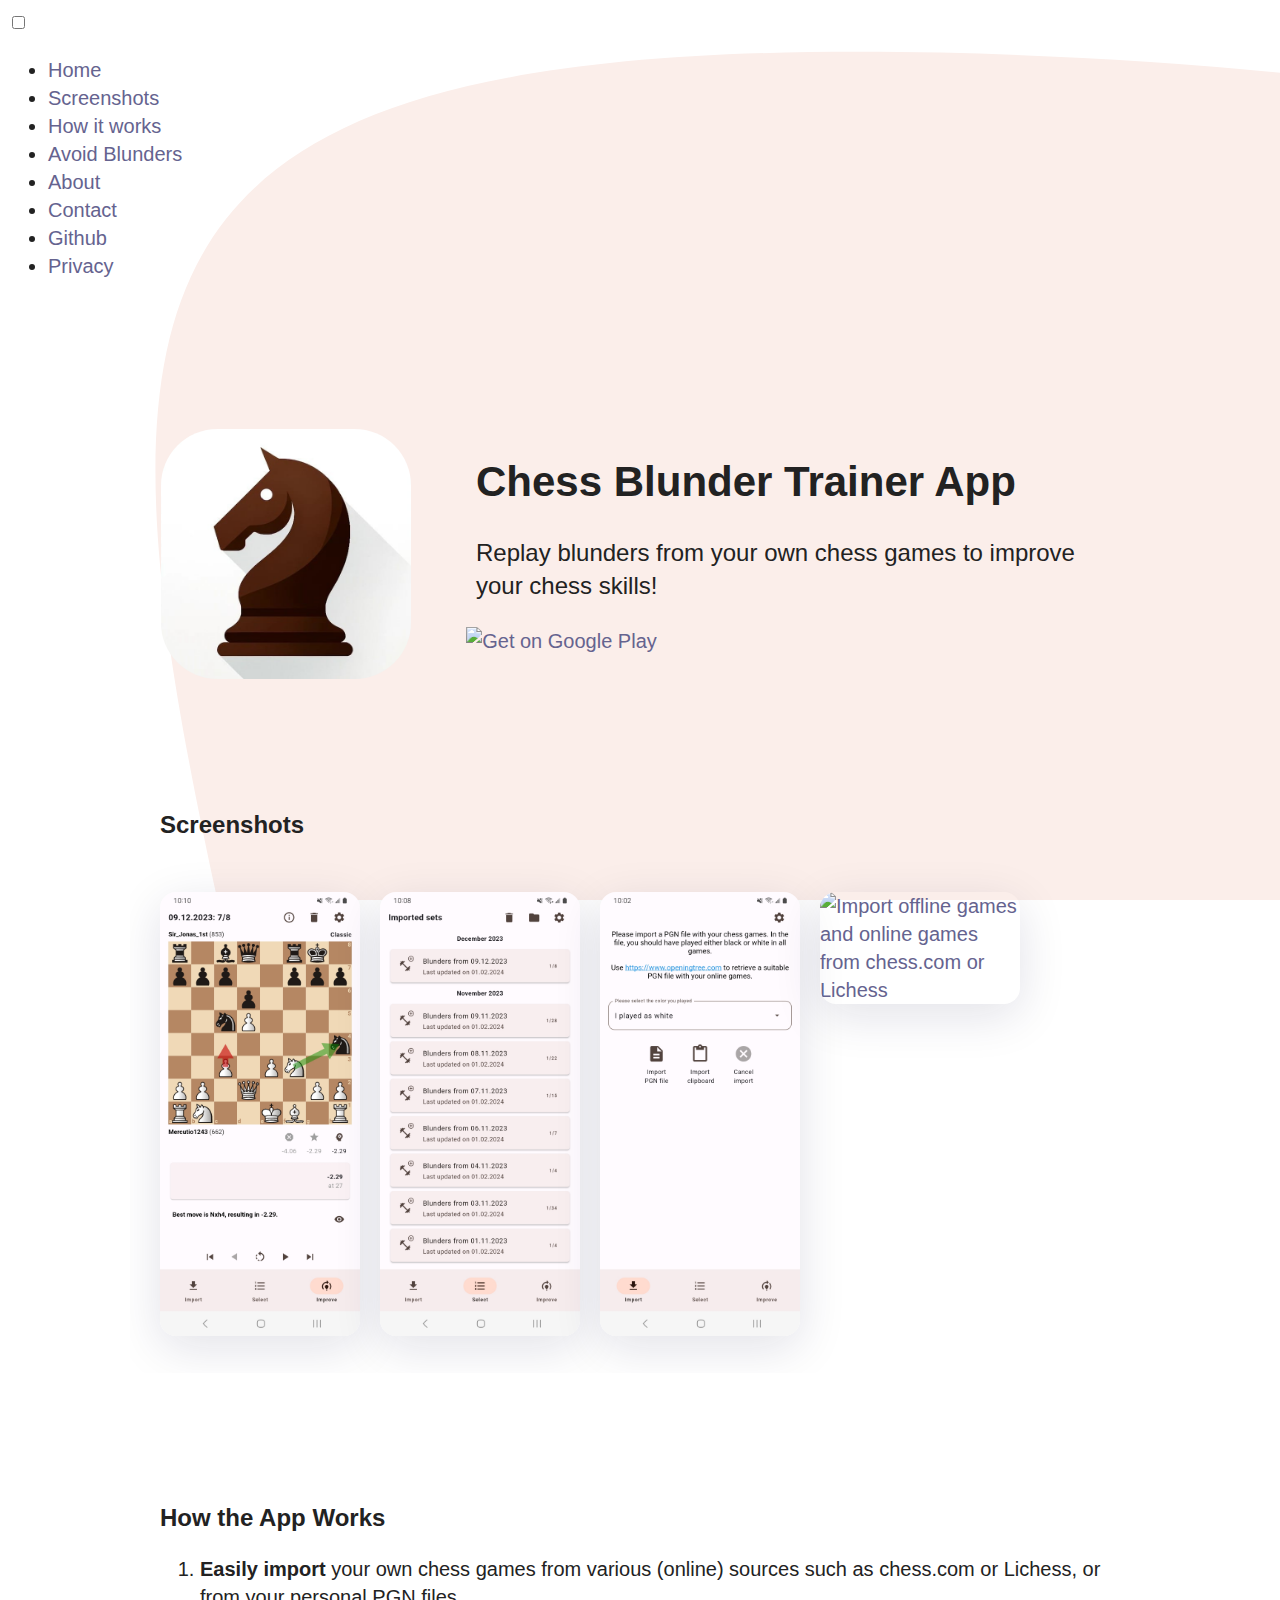
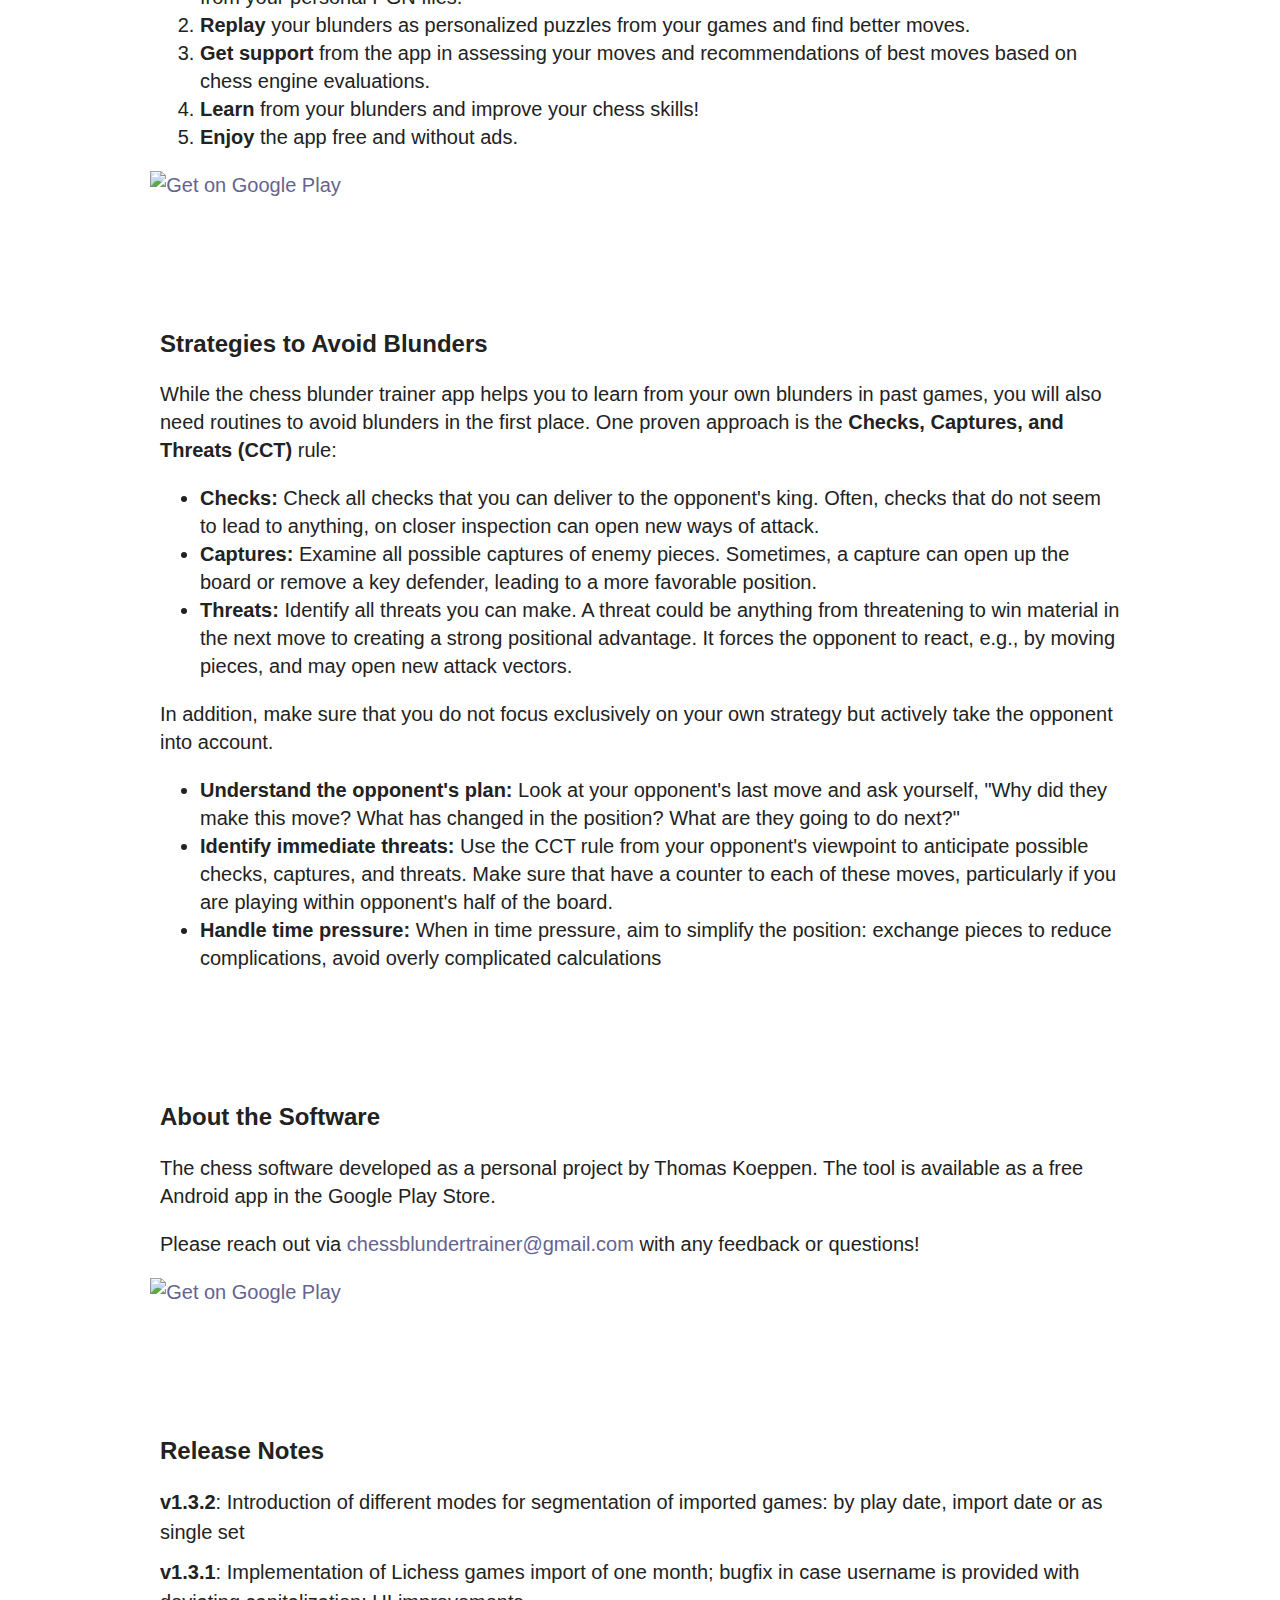
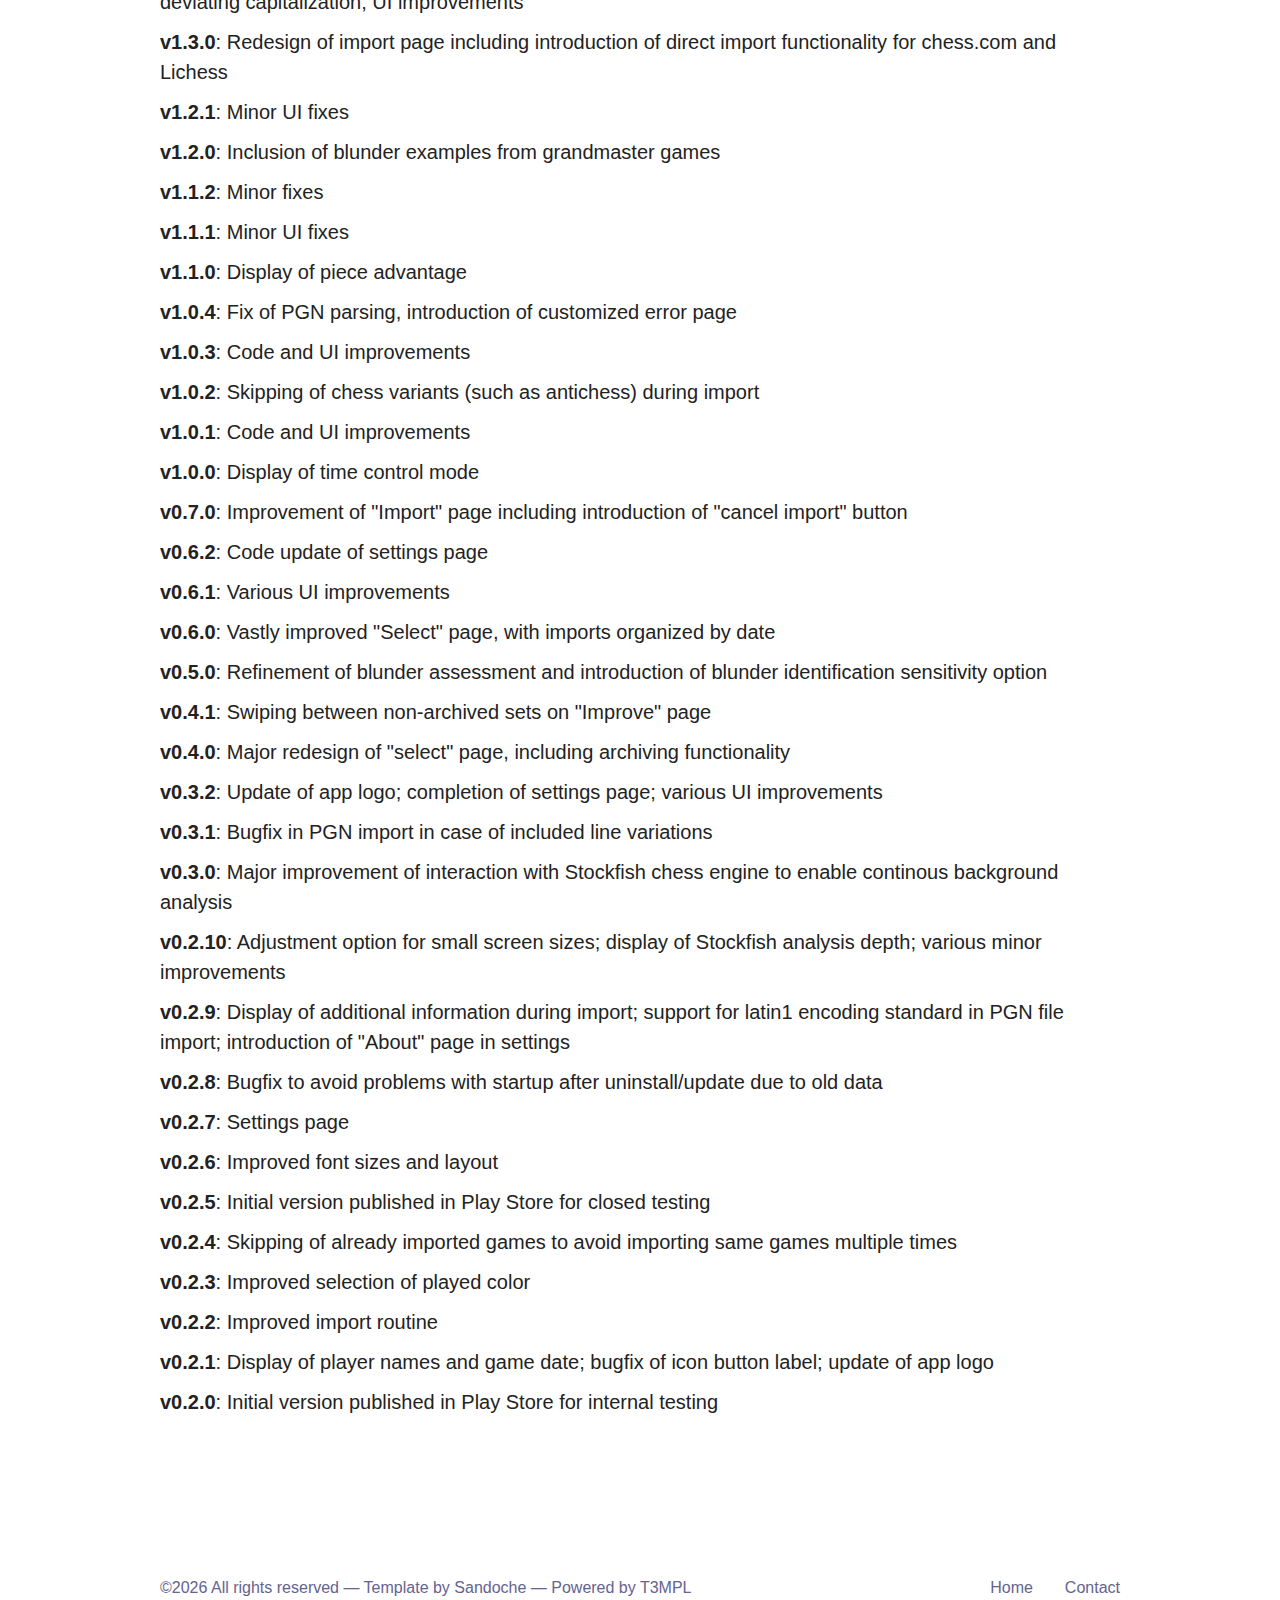
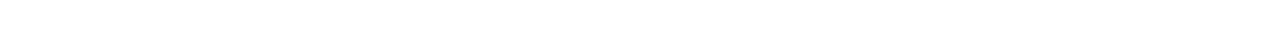
==== commit 5ad2a058: "Release Notes" ====
--- a/index.html
+++ b/index.html
@@ -213,11 +213,19 @@
 				'event_callback': function () { document.location = "https://www.chessblundertrainer.com";}
 			});
 		}
-	</script>
+		</script>
 	<script>
 		document.addEventListener('DOMContentLoaded', function () {
 			const releaseNotes = [
 				{
+					'version': 'v1.3.2',
+					'notes': 'Introduction of different modes for segmentation of imported games: by play date, import date or as single set',
+				},
+				{
+					'version': 'v1.3.1',
+					'notes': 'Implementation of Lichess games import of one month; bugfix in case username is provided with deviating capitalization; UI improvements',
+				},
+				{
 					'version': 'v1.3.0',
 					'notes': 'Redesign of import page including introduction of direct import functionality for chess.com and Lichess',
 				},
@@ -299,11 +307,11 @@
 				},
 				{
 					'version': 'v0.3.0',
-					'notes': 'Major improvement of interaction with chess engine to enable continous background analysis',
+					'notes': 'Major improvement of interaction with Stockfish chess engine to enable continous background analysis',
 				},
 				{
 					'version': 'v0.2.10',
-					'notes': 'Adjustment option for small screen sizes; display of chess engine analysis depth; various minor improvements',
+					'notes': 'Adjustment option for small screen sizes; display of Stockfish analysis depth; various minor improvements',
 				},
 				{
 					'version': 'v0.2.9',
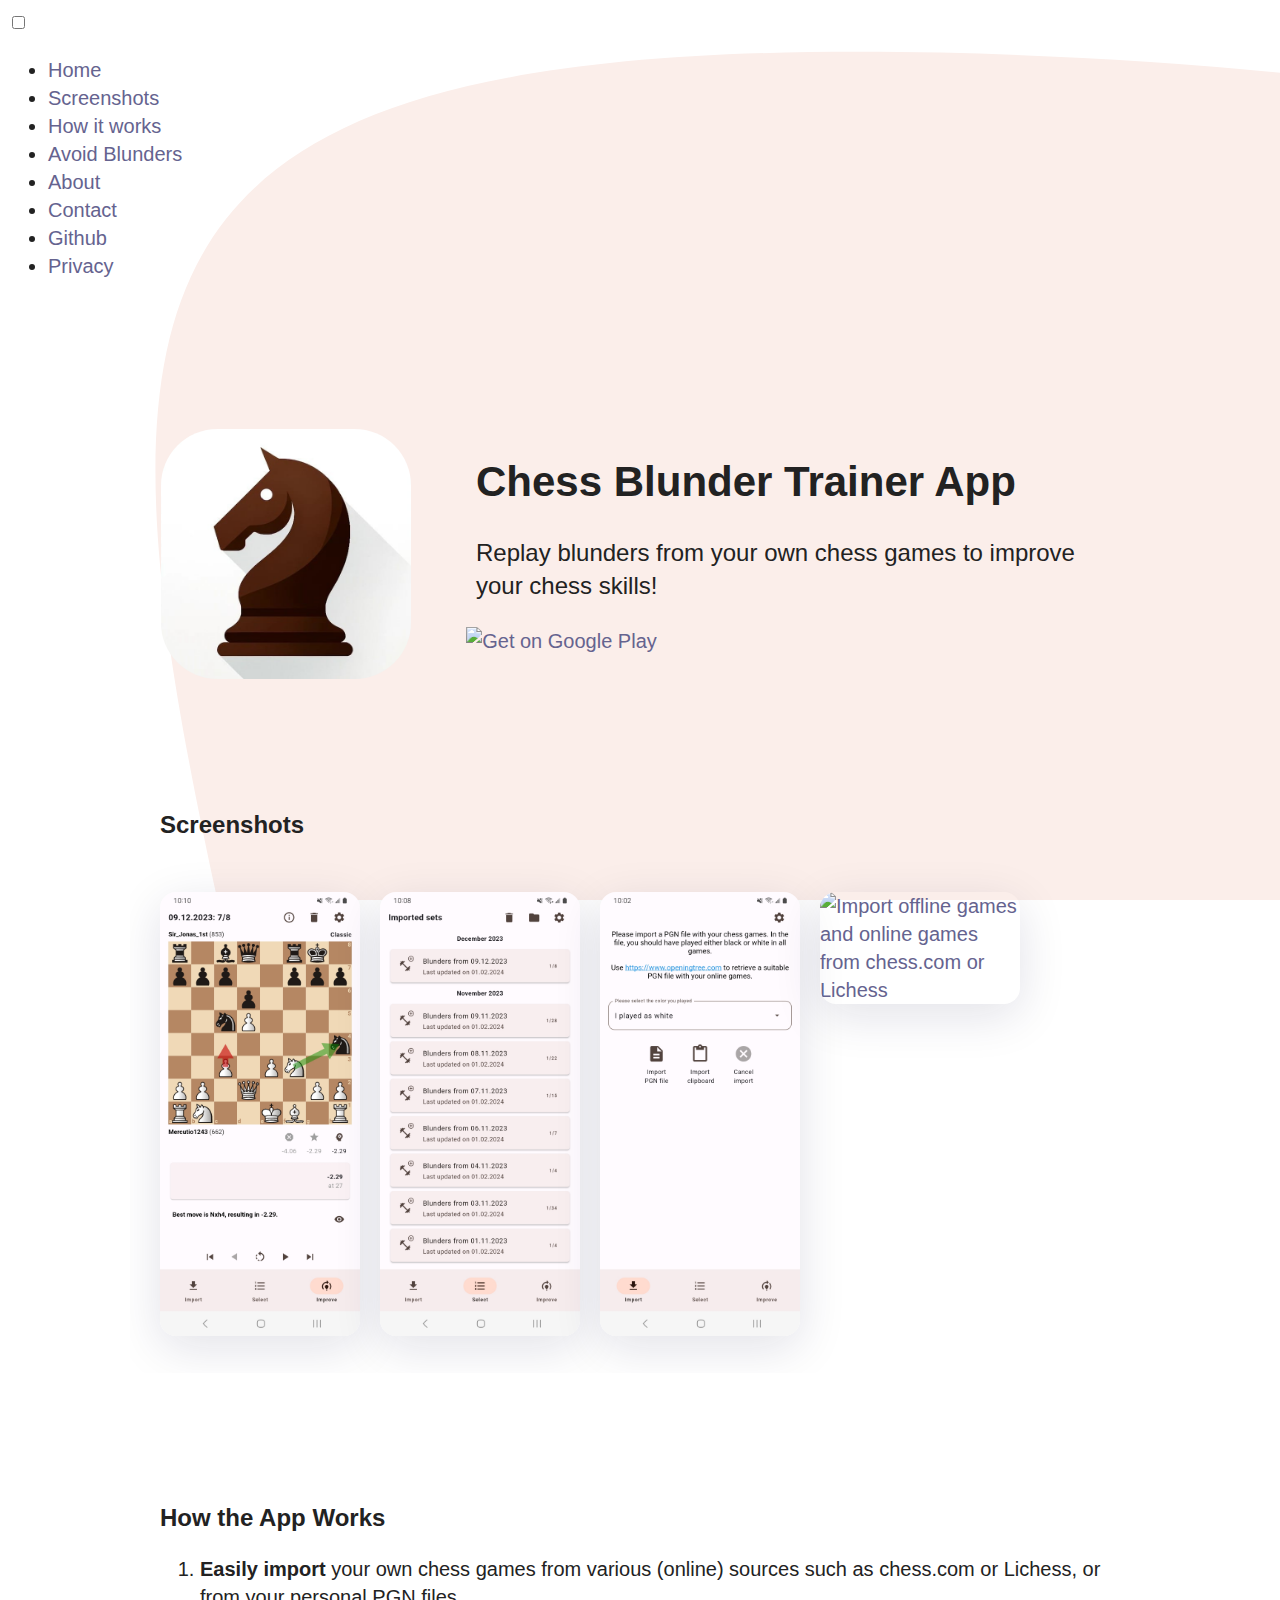
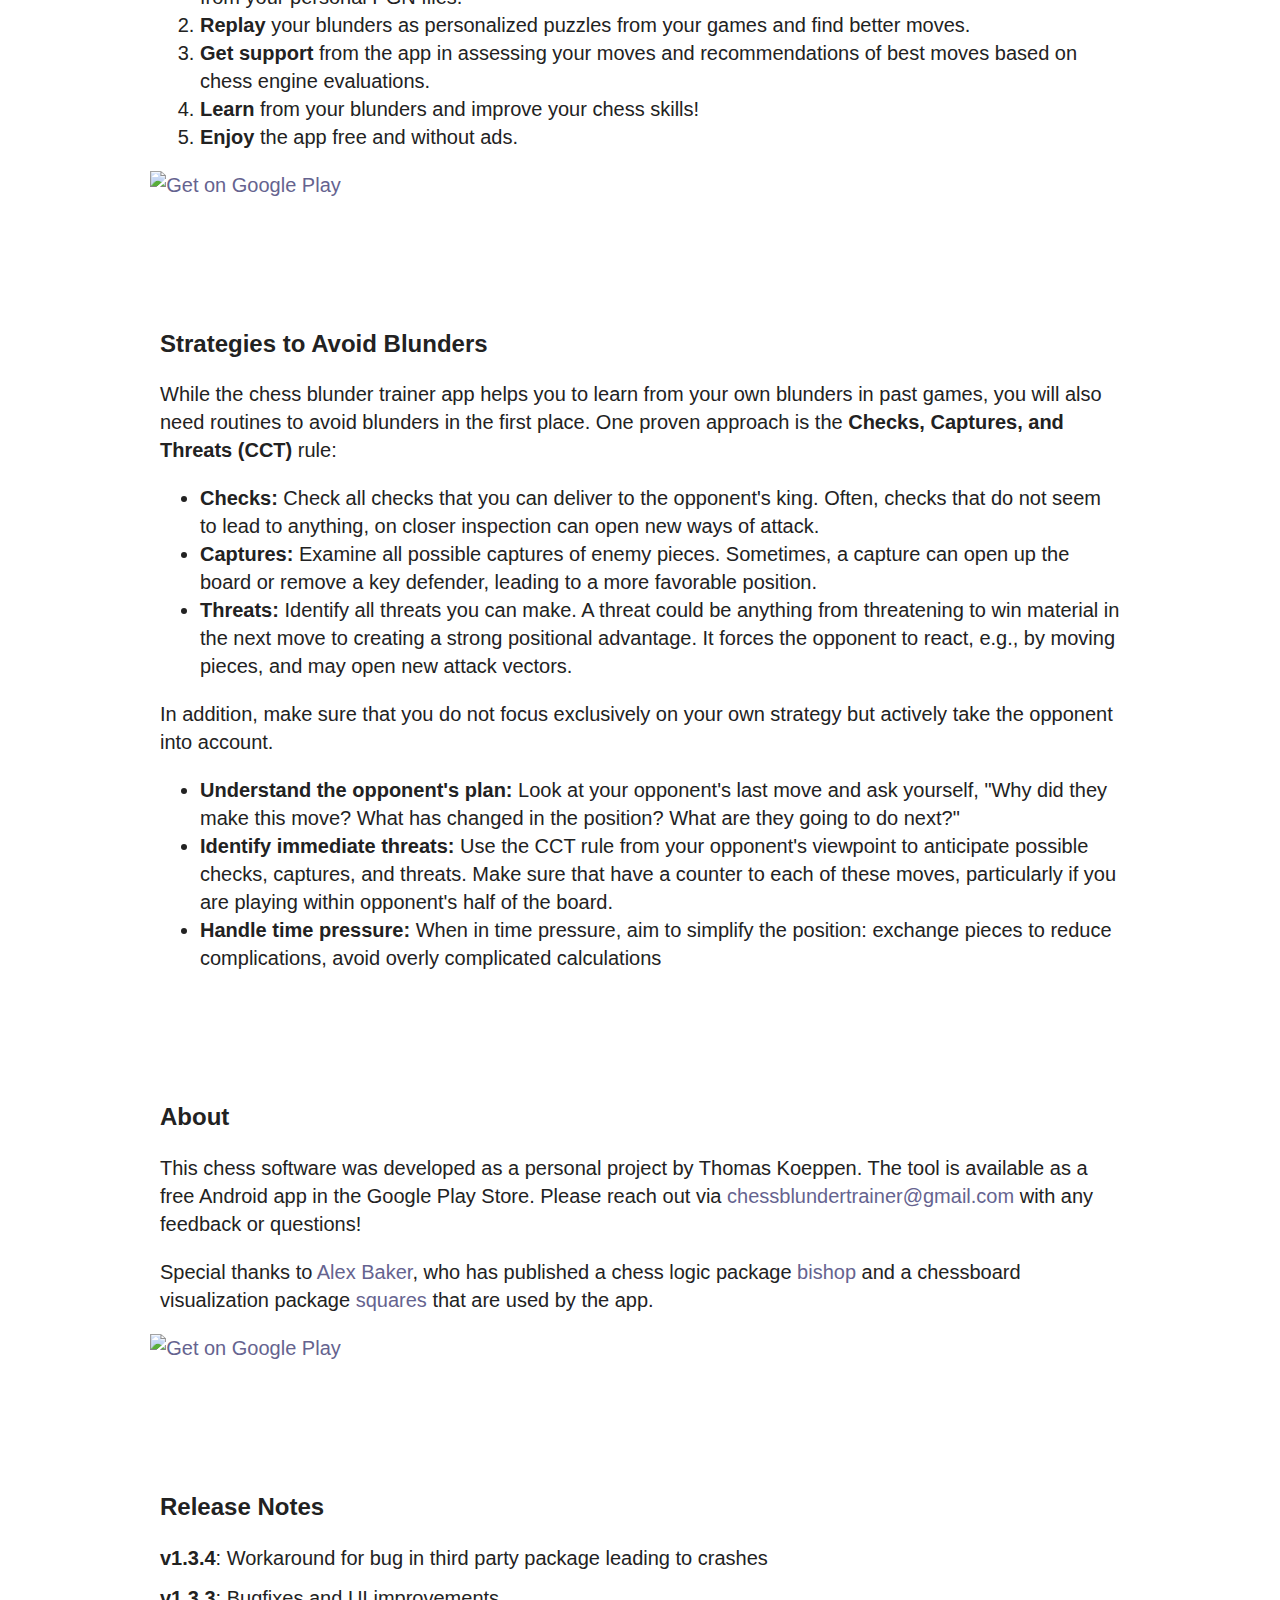
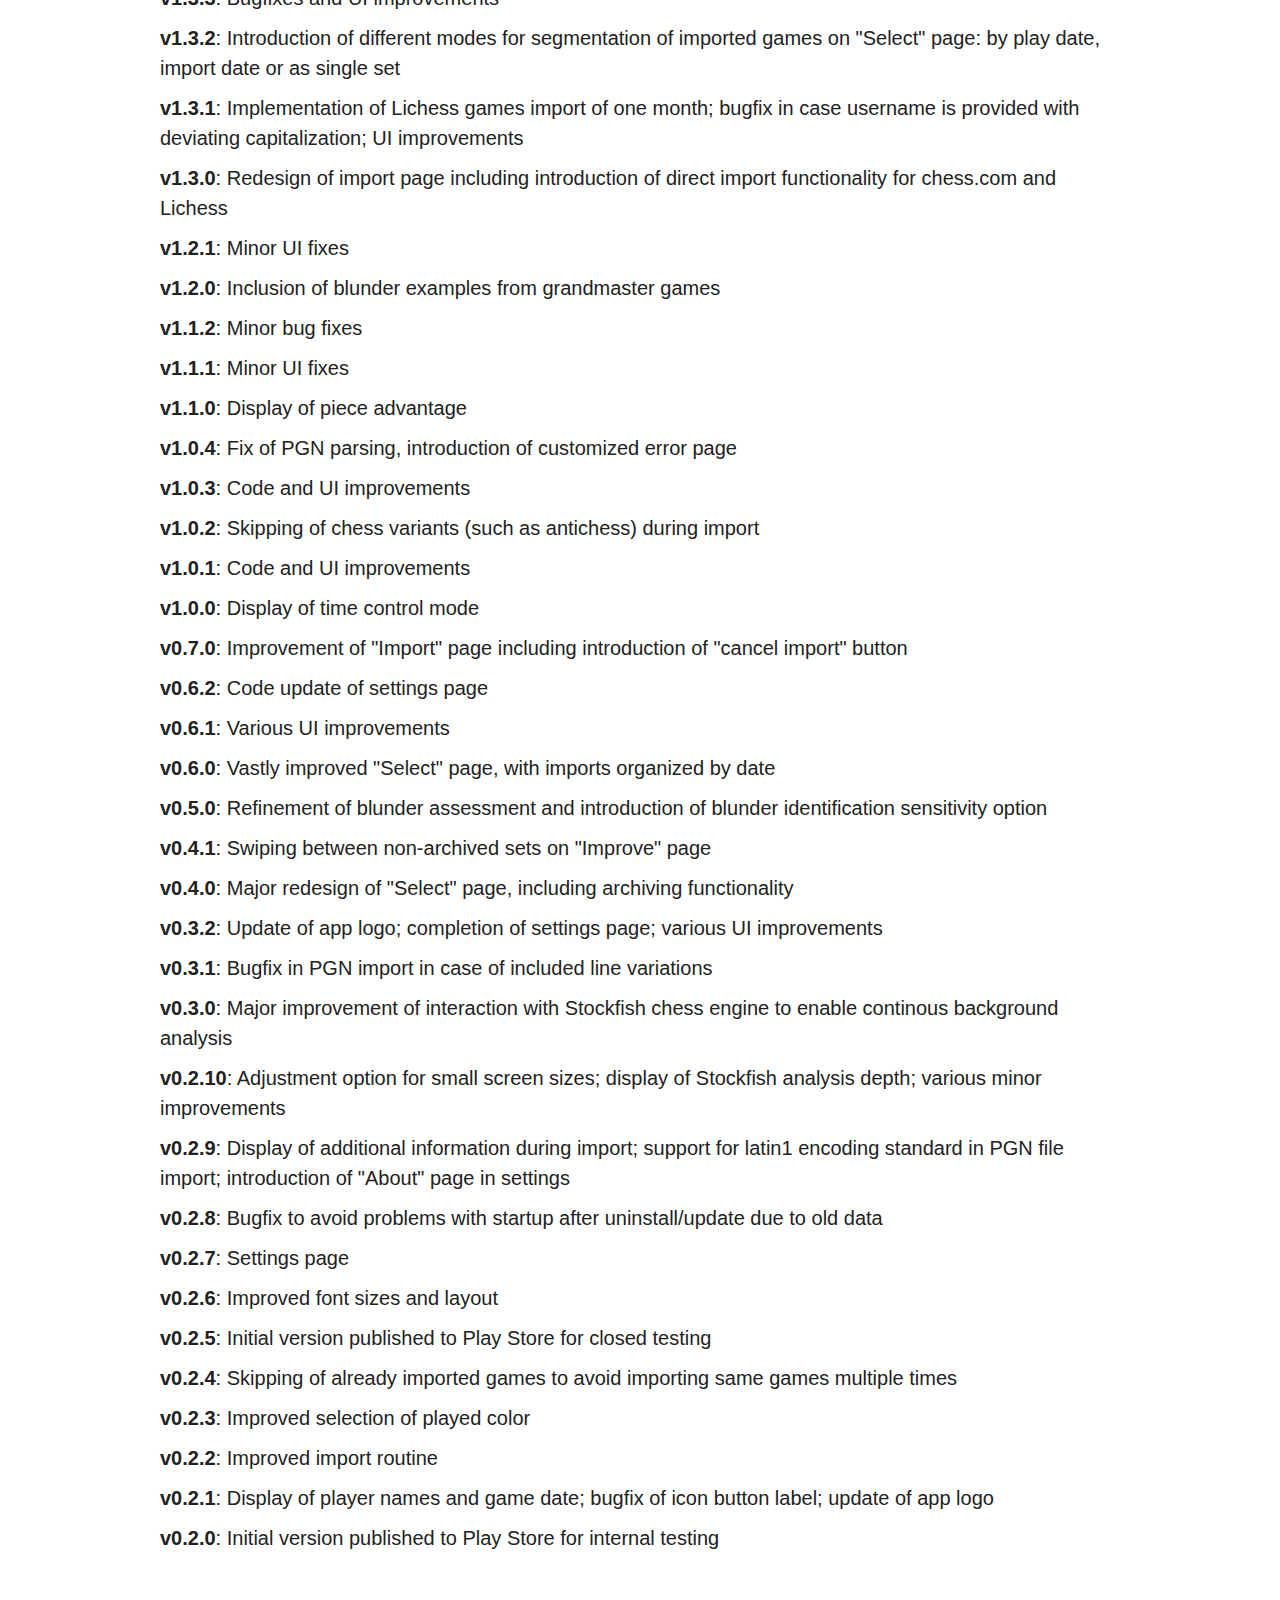
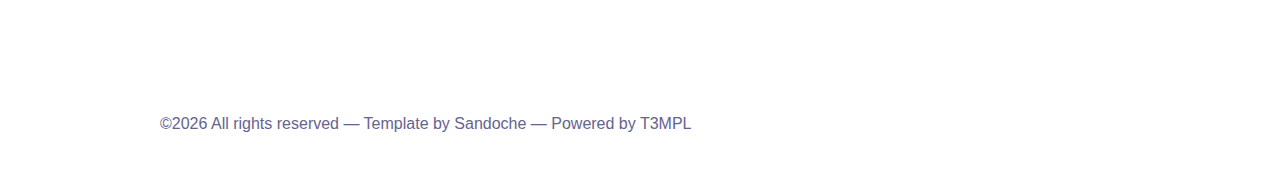
==== commit 104a5cfe: "avoid link to index" ====
--- a/index.html
+++ b/index.html
@@ -34,7 +34,7 @@
 	</label>
 
 	<ul class="menu__box">
-		<li><a class="menu__item" href="index.html">Home</a></li>
+		<li><a class="menu__item" href="#header">Home</a></li>
 		<li><a class="menu__item" href="#screenshots">Screenshots</a></li>
 		<li><a class="menu__item" href="#how">How it works</a></li>
 		<li><a class="menu__item" href="#avoid">Avoid Blunders</a></li>
@@ -47,7 +47,7 @@
 
 <body>
 	<main>
-		<header class="app__header container">
+		<header id="header" class="app__header container">
 			<div class="app__logo-wrapper"> <img class="app__logo" src="content/image/logo_app.png" alt="Chess Blunder Trainer App"></div>
 			<div class="app__infos">
 				<h1 class="app__name">Chess Blunder Trainer App</h1>
@@ -126,11 +126,12 @@
 			</div>
 		</section>
 		<section id="about" class="app__fulldescription app__section container">
-			<h2 class="app__section-title">About the Software</h2>
+			<h2 class="app__section-title">About</h2>
 			<div class="app__fulldescription-content">
-				<p>The chess software developed as a personal project by Thomas Koeppen. The tool is available as a free Android app in the Google Play Store.</p>
-				<p>Please reach out via <a href="mailto:chessblundertrainer@gmail.com">chessblundertrainer@gmail.com</a> with any feedback or questions!</p>
-			</div>
+				<p>This chess software was developed as a personal project by Thomas Koeppen. The tool is available as a free Android app in the Google Play Store. Please reach out via <a href="mailto:chessblundertrainer@gmail.com">chessblundertrainer@gmail.com</a> with any feedback or questions!</p>
+				<p>Special thanks to <a href="https://sandeducator.dev/">Alex Baker</a>, who has published a chess logic package <a href="https://pub.dev/packages/bishop">bishop</a> and a chessboard visualization package <a href="https://pub.dev/packages/squares">squares</a> that are used by the app.</p>
+			</div>
+			
 			<div class="app__buttons app__buttons--desktop">
 				<a href="https://play.google.com/store/apps/details?id&#x3D;com.cbt.chess_blunder_trainer" onclick="trackPlayStoreLinkClick('Visit Play Store Desktop')" class="app__button-play" target="_blank" title="Get on Google Play">
 					<img src="assets/google-play-badge.png" alt="Get on Google Play">
@@ -159,14 +160,6 @@
 					&mdash; Template by <a href="https://www.sandoche.com" target="_blank">Sandoche</a>
 					&mdash; Powered by <a href="https://t3mpl.n4no.com/" target="_blank" title="T3MPL Editor">T3MPL</a>
 				</p>
-				<ul class="footer__links">
-					<li class="footer__link">
-						<a href="index.html">Home</a>
-					</li>
-					<li class="footer__link">
-						<a href="mailto:chessblundertrainer@gmail.com">Contact</a>
-					</li>
-				</ul>
 			</div>
 		</div>
 	</footer>
@@ -210,16 +203,24 @@
 			gtag('event', 'link click', {
 				'event_label': linkName,
 				'transport_type': 'beacon',
-				'event_callback': function () { document.location = "https://www.chessblundertrainer.com";}
+				'event_callback': function () { document.location = "https://www.chessblundertrainer.com"; }
 			});
 		}
-		</script>
+	</script>
 	<script>
 		document.addEventListener('DOMContentLoaded', function () {
 			const releaseNotes = [
 				{
+					'version': 'v1.3.4',
+					'notes': 'Workaround for bug in third party package leading to crashes',
+				},
+				{
+					'version': 'v1.3.3',
+					'notes': 'Bugfixes and UI improvements',
+				},
+				{
 					'version': 'v1.3.2',
-					'notes': 'Introduction of different modes for segmentation of imported games: by play date, import date or as single set',
+					'notes': 'Introduction of different modes for segmentation of imported games on "Select" page: by play date, import date or as single set',
 				},
 				{
 					'version': 'v1.3.1',
@@ -239,7 +240,7 @@
 				},
 				{
 					'version': 'v1.1.2',
-					'notes': 'Minor fixes',
+					'notes': 'Minor bug fixes',
 				},
 				{
 					'version': 'v1.1.1',
@@ -295,7 +296,7 @@
 				},
 				{
 					'version': 'v0.4.0',
-					'notes': 'Major redesign of "select" page, including archiving functionality',
+					'notes': 'Major redesign of "Select" page, including archiving functionality',
 				},
 				{
 					'version': 'v0.3.2',
@@ -331,7 +332,7 @@
 				},
 				{
 					'version': 'v0.2.5',
-					'notes': 'Initial version published in Play Store for closed testing',
+					'notes': 'Initial version published to Play Store for closed testing',
 				},
 				{
 					'version': 'v0.2.4',
@@ -351,7 +352,7 @@
 				},
 				{
 					'version': 'v0.2.0',
-					'notes': 'Initial version published in Play Store for internal testing',
+					'notes': 'Initial version published to Play Store for internal testing',
 				},
 			];
 
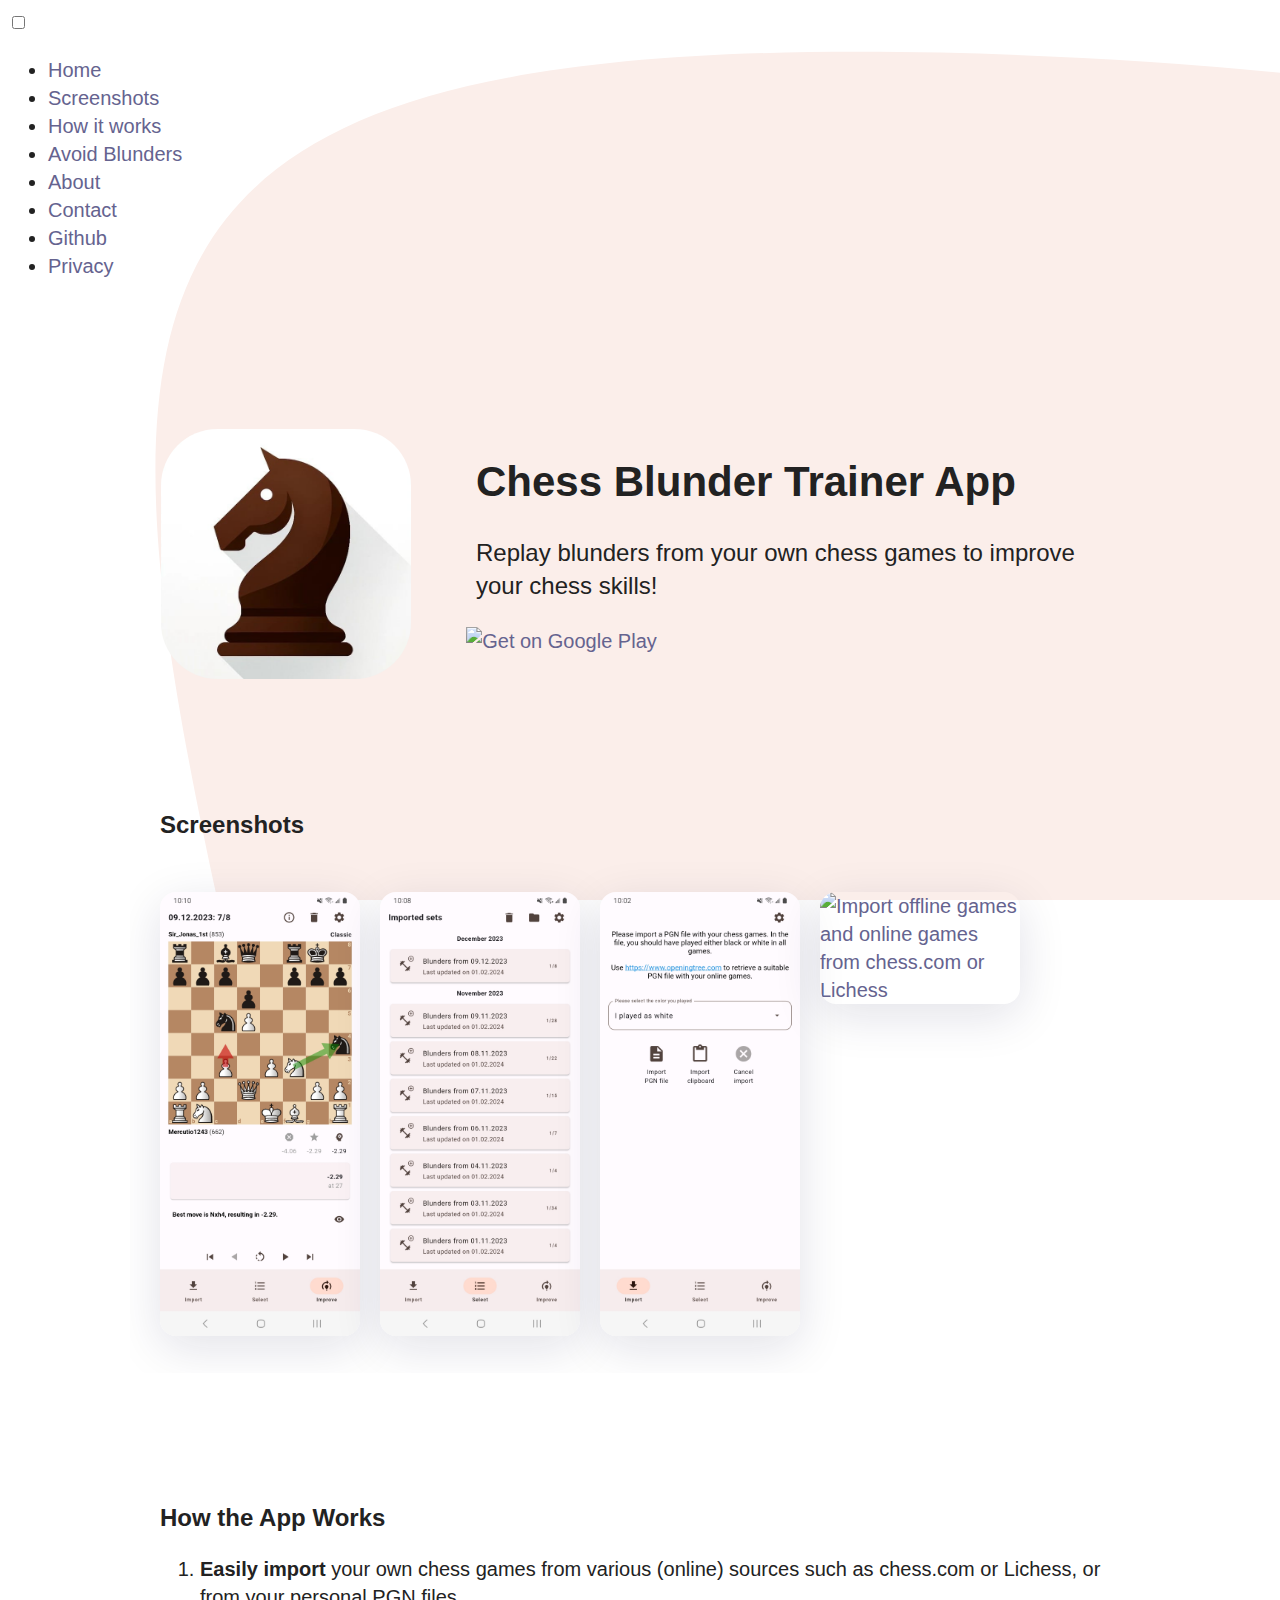
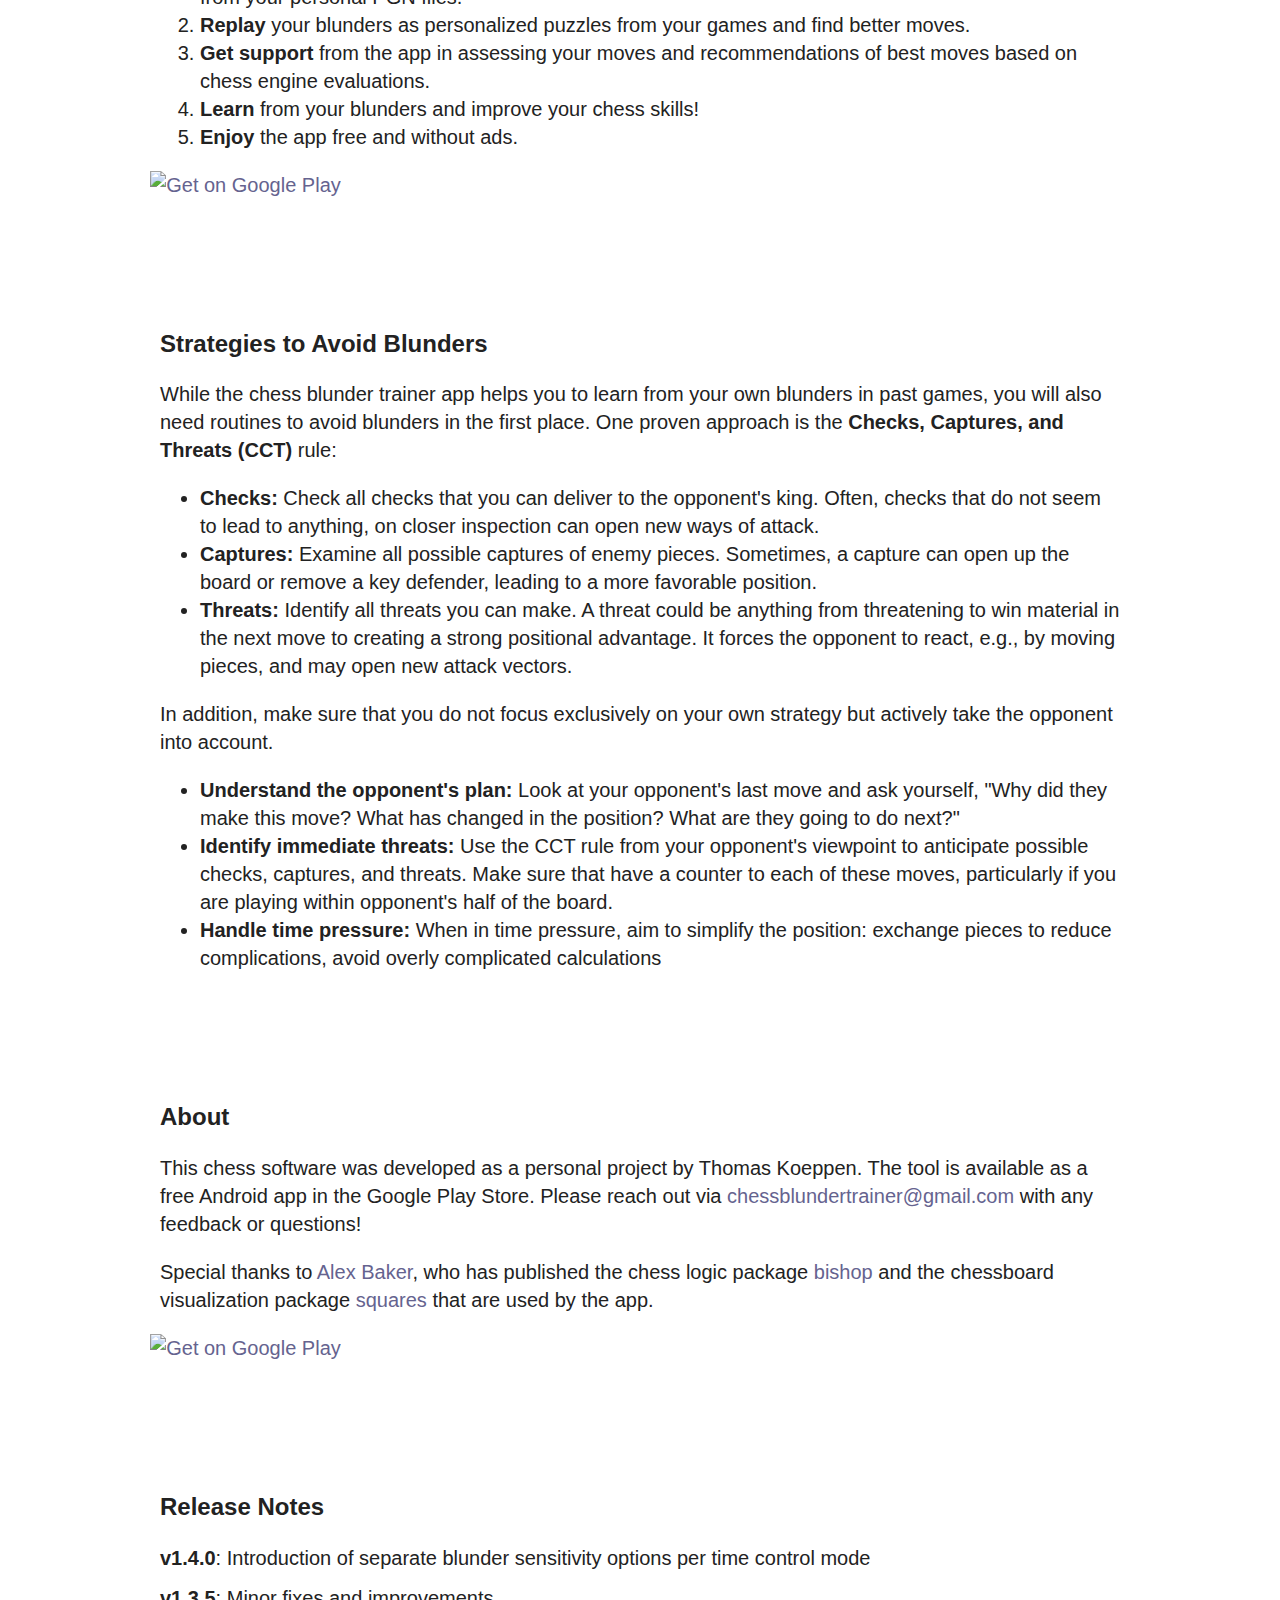
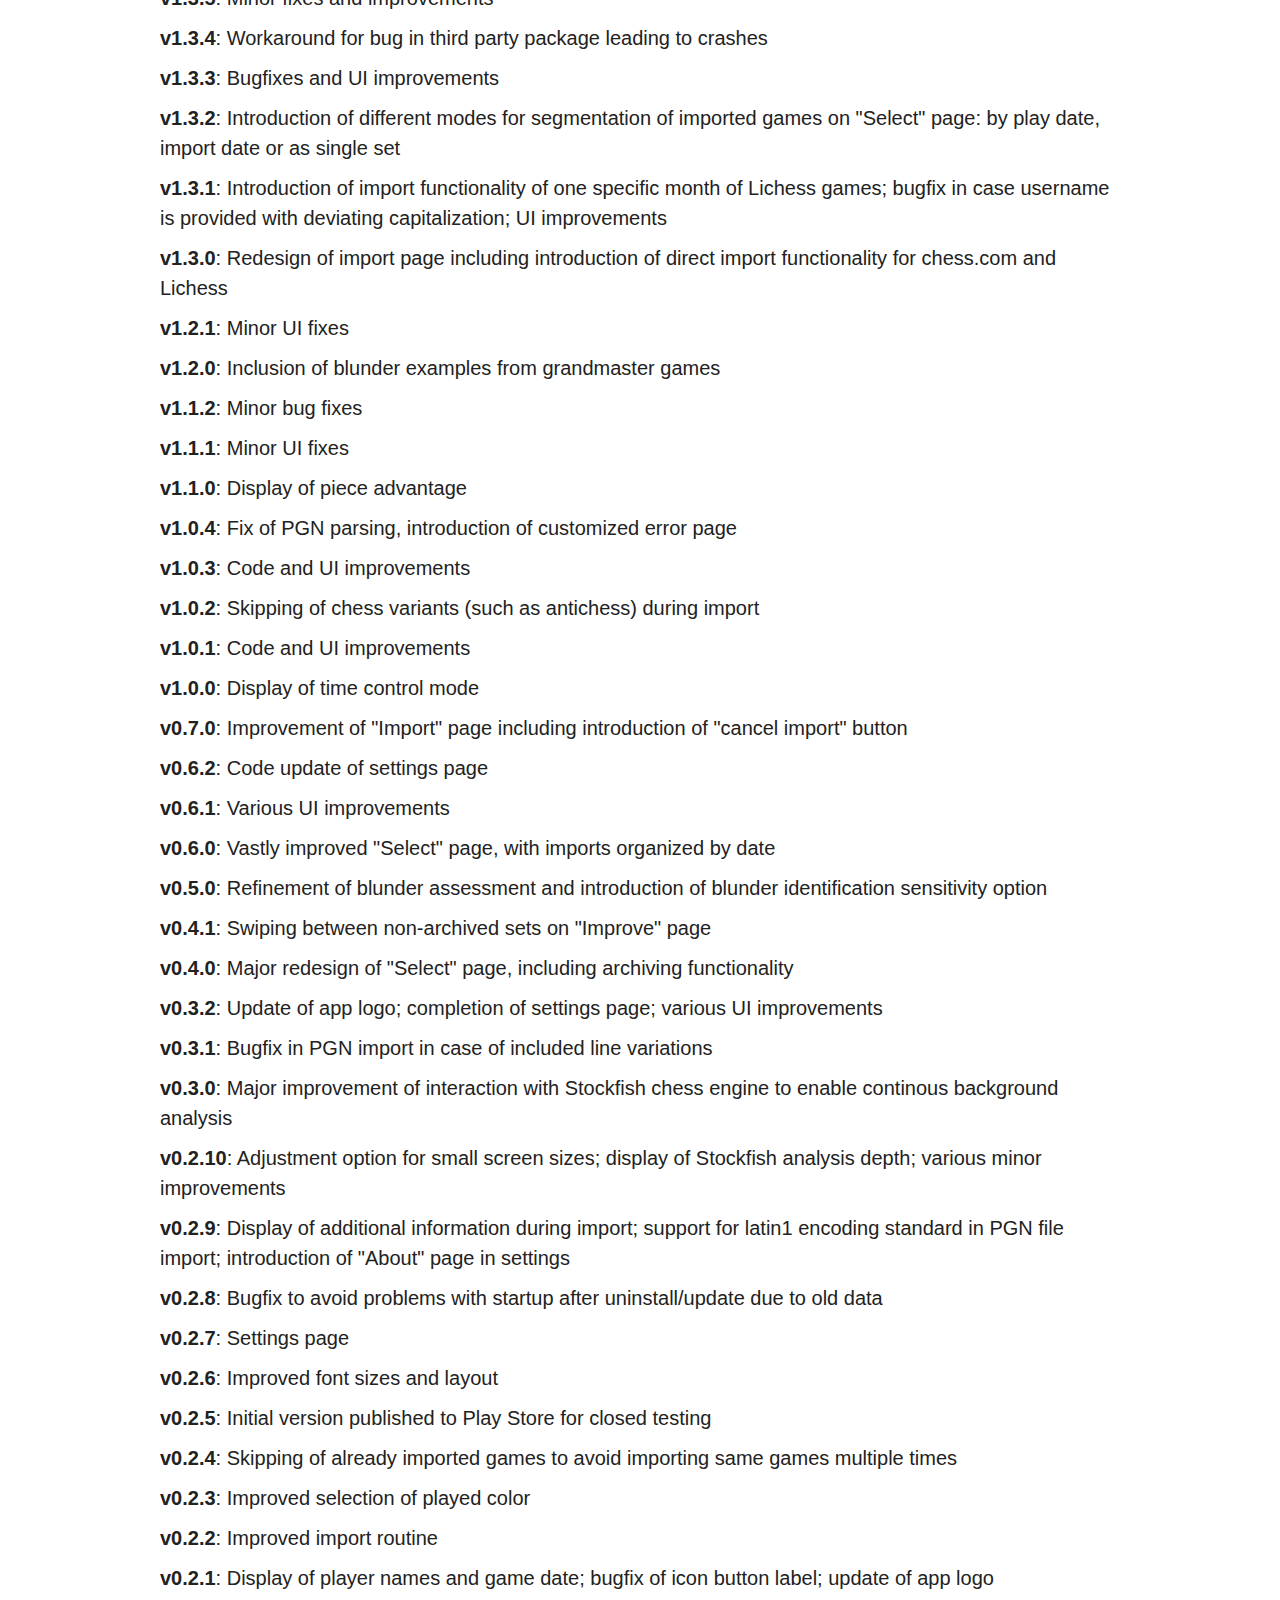
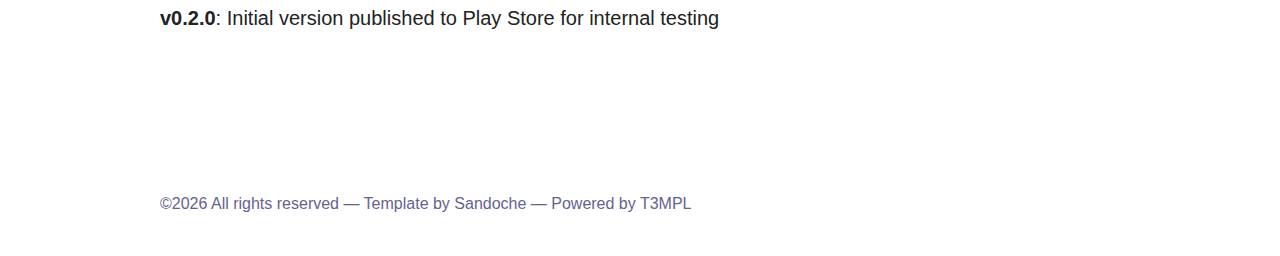
==== commit f8bc0969: "release notes" ====
--- a/index.html
+++ b/index.html
@@ -2,9 +2,18 @@
 <html dir="auto" lang="en">
 
 <head>
+	<!-- Google tag (gtag.js) -->
+	<script
+			async src="https://www.googletagmanager.com/gtag/js?id=G-H2MNTZRY5K">
+			</script>
+	<script>
+		window.dataLayer = window.dataLayer || [];
+		function gtag() { dataLayer.push(arguments); }
+		gtag('js', new Date());
+		gtag('config', 'G-H2MNTZRY5K');
+	</script>
 	<meta charset="UTF-8" />
-	<title>Chess Blunder Trainer - Free App to Generate Personalized Puzzles from your Chess Games</title>
-
+	<title>Chess Blunder Trainer App - Puzzles from your Chess Games</title>
 	<meta name="description" content="Free app to replay blunders from your own chess games as personalized puzzles! Improve your chess skills and avoid repeating past mistakes!" />
 	<meta name="viewport" content="width=device-width, initial-scale=1" />
 	<link rel="icon" href="content/image/logo_app_favicon.png" />
@@ -12,21 +21,14 @@
 	<meta property="og:title" content="Chess Blunder Trainer App" />
 	<meta property="og:description" content="Free app to replay blunders from your own chess games as personalized puzzles! Improve your chess skills and avoid repeating past mistakes!" />
 	<meta property="og:image" content="https://www.chessblundertrainer.com/content/image/logo_app.png" />
+	<meta property="og:url" content="https://www.chessblundertrainer.com/" />
 
 	<link rel="stylesheet" href="assets/style.css" />
 	<link rel="stylesheet" href="assets/menu.css" />
 	<link rel="stylesheet" href="assets/tobi.css" />
-
+	<link rel="canonical" href="https://www.chessblundertrainer.com/" />
 </head>
-<!-- Google tag (gtag.js) -->
-<script async src="https://www.googletagmanager.com/gtag/js?id=G-H2MNTZRY5K"></script>
-<script>
-	window.dataLayer = window.dataLayer || [];
-	function gtag() { dataLayer.push(arguments); }
-	gtag('js', new Date());
-
-	gtag('config', 'G-H2MNTZRY5K');
-</script>
+
 <div class="hamburger-menu">
 	<input id="menu__toggle" type="checkbox" />
 	<label class="menu__btn" for="menu__toggle">
@@ -34,14 +36,14 @@
 	</label>
 
 	<ul class="menu__box">
-		<li><a class="menu__item" href="#header">Home</a></li>
-		<li><a class="menu__item" href="#screenshots">Screenshots</a></li>
-		<li><a class="menu__item" href="#how">How it works</a></li>
-		<li><a class="menu__item" href="#avoid">Avoid Blunders</a></li>
-		<li><a class="menu__item" href="#about">About</a></li>
-		<li><a class="menu__item" href="mailto:chessblundertrainer@gmail.com">Contact</a></li>
-		<li><a class="menu__item" href="https://github.com/Mercutio1243/chessblundertrainerapp">Github</a></li>
-		<li><a class="menu__item" href="https://www.privacypolicies.com/live/c6d58317-e1ab-4292-8f11-71ea6ce60474">Privacy</a></li>
+		<li><a title="Chess Blunder Trainer" class="menu__item" href="#header">Home</a></li>
+		<li><a title="How the app looks like" class="menu__item" href="#screenshots">Screenshots</a></li>
+		<li><a title="How the app works" class="menu__item" href="#how">How it works</a></li>
+		<li><a title="Strategies to avoid mistakes in chess" class="menu__item" href="#avoid">Avoid Blunders</a></li>
+		<li><a title="About the chess software" class="menu__item" href="#about">About</a></li>
+		<li><a title="Email of the developer" class="menu__item" href="mailto:chessblundertrainer@gmail.com">Contact</a></li>
+		<li><a title="Github" class="menu__item" href="https://github.com/Mercutio1243/chessblundertrainerapp">Github</a></li>
+		<li><a title="Privacy" class="menu__item" href="https://www.privacypolicies.com/live/c6d58317-e1ab-4292-8f11-71ea6ce60474">Privacy</a></li>
 	</ul>
 </div>
 
@@ -70,16 +72,16 @@
 			</div>
 			<div class="app__screenshots-wrapper container-desktop">
 				<div class="app__screenshots-list">
-					<a href="content/image/chess_blunder_trainer_app_analysis.jpg" class="lightbox">
+					<a title="How to use the software" href="content/image/chess_blunder_trainer_app_analysis.jpg" class="lightbox">
 						<img src="content/image/chess_blunder_trainer_app_analysis.jpg" class="app__screenshot" alt="Use the chess blunder trainer to learn from your past blunders" />
 					</a>
-					<a href="content/image/chess_blunder_trainer_software_puzzles.jpg" class="lightbox">
+					<a title="How to avoid blunders by creating puzzles" href="content/image/chess_blunder_trainer_software_puzzles.jpg" class="lightbox">
 						<img src="content/image/chess_blunder_trainer_software_puzzles.jpg" class="app__screenshot" alt="Avoid repeating your past blunders" />
 					</a>
-					<a href="content/image/chess_blunder_trainer_tool_import_your_games.jpg" class="lightbox">
+					<a title="How to improve chess skills with the app" href="content/image/chess_blunder_trainer_tool_import_your_games.jpg" class="lightbox">
 						<img src="content/image/chess_blunder_trainer_tool_import_your_games.jpg" class="app__screenshot" alt="Import offline games and online games from chess.com or Lichess" />
 					</a>
-					<a href="content/image/chess_blunder_trainer_import_blunders_chesscom.jpg" class="lightbox">
+					<a title="How to prevent mistakes by reviewing past mistakes" href="content/image/chess_blunder_trainer_import_blunders_chesscom.jpg" class="lightbox">
 						<img src="content/image/chess_blunder_trainer_import_blunders_chesscom.jpg" class="app__screenshot" alt="Import offline games and online games from chess.com or Lichess" />
 					</a>
 				</div>
@@ -128,10 +130,10 @@
 		<section id="about" class="app__fulldescription app__section container">
 			<h2 class="app__section-title">About</h2>
 			<div class="app__fulldescription-content">
-				<p>This chess software was developed as a personal project by Thomas Koeppen. The tool is available as a free Android app in the Google Play Store. Please reach out via <a href="mailto:chessblundertrainer@gmail.com">chessblundertrainer@gmail.com</a> with any feedback or questions!</p>
-				<p>Special thanks to <a href="https://sandeducator.dev/">Alex Baker</a>, who has published a chess logic package <a href="https://pub.dev/packages/bishop">bishop</a> and a chessboard visualization package <a href="https://pub.dev/packages/squares">squares</a> that are used by the app.</p>
-			</div>
-			
+				<p>This chess software was developed as a personal project by Thomas Koeppen. The tool is available as a free Android app in the Google Play Store. Please reach out via <a title="Email address of app developer" href="mailto:chessblundertrainer@gmail.com">chessblundertrainer@gmail.com</a> with any feedback or questions!</p>
+				<p>Special thanks to <a title="Developer of third party packages use in the chess app" href="https://sandeducator.dev/">Alex Baker</a>, who has published the chess logic package <a title="Flutter bishop package" href="https://pub.dev/packages/bishop">bishop</a> and the chessboard visualization package <a title="Flutter squares package" href="https://pub.dev/packages/squares">squares</a> that are used by the app.</p>
+			</div>
+
 			<div class="app__buttons app__buttons--desktop">
 				<a href="https://play.google.com/store/apps/details?id&#x3D;com.cbt.chess_blunder_trainer" onclick="trackPlayStoreLinkClick('Visit Play Store Desktop')" class="app__button-play" target="_blank" title="Get on Google Play">
 					<img src="assets/google-play-badge.png" alt="Get on Google Play">
@@ -157,8 +159,8 @@
 			<div class="footer__container">
 				<p class="footer__love">
 					<script>document.write('&copy;' + (new Date()).getFullYear());</script><noscript>&copy;2024</noscript> All rights reserved
-					&mdash; Template by <a href="https://www.sandoche.com" target="_blank">Sandoche</a>
-					&mdash; Powered by <a href="https://t3mpl.n4no.com/" target="_blank" title="T3MPL Editor">T3MPL</a>
+					&mdash; Template by <a title="Template" href="https://www.sandoche.com" target="_blank">Sandoche</a>
+					&mdash; Powered by <a title="Editor" href="https://t3mpl.n4no.com/" target="_blank">T3MPL</a>
 				</p>
 			</div>
 		</div>
@@ -186,10 +188,8 @@
 	</script>
 	<script>
 		document.addEventListener('DOMContentLoaded', function () {
-			// Select all menu items
+
 			var menuItems = document.querySelectorAll('.menu__box .menu__item');
-
-			// Add click event listener to each menu item
 			menuItems.forEach(function (item) {
 				item.addEventListener('click', function () {
 					// Uncheck the menu toggle checkbox
@@ -200,7 +200,7 @@
 	</script>
 	<script>
 		function trackPlayStoreLinkClick(linkName) {
-			gtag('event', 'link click', {
+			gtag('event', 'Android Store link click', {
 				'event_label': linkName,
 				'transport_type': 'beacon',
 				'event_callback': function () { document.location = "https://www.chessblundertrainer.com"; }
@@ -211,6 +211,14 @@
 		document.addEventListener('DOMContentLoaded', function () {
 			const releaseNotes = [
 				{
+					'version': 'v1.4.0',
+					'notes': 'Introduction of separate blunder sensitivity options per time control mode',
+				},
+				{
+					'version': 'v1.3.5',
+					'notes': 'Minor fixes and improvements',
+				},
+				{
 					'version': 'v1.3.4',
 					'notes': 'Workaround for bug in third party package leading to crashes',
 				},
@@ -224,7 +232,7 @@
 				},
 				{
 					'version': 'v1.3.1',
-					'notes': 'Implementation of Lichess games import of one month; bugfix in case username is provided with deviating capitalization; UI improvements',
+					'notes': 'Introduction of import functionality of one specific month of Lichess games; bugfix in case username is provided with deviating capitalization; UI improvements',
 				},
 				{
 					'version': 'v1.3.0',
